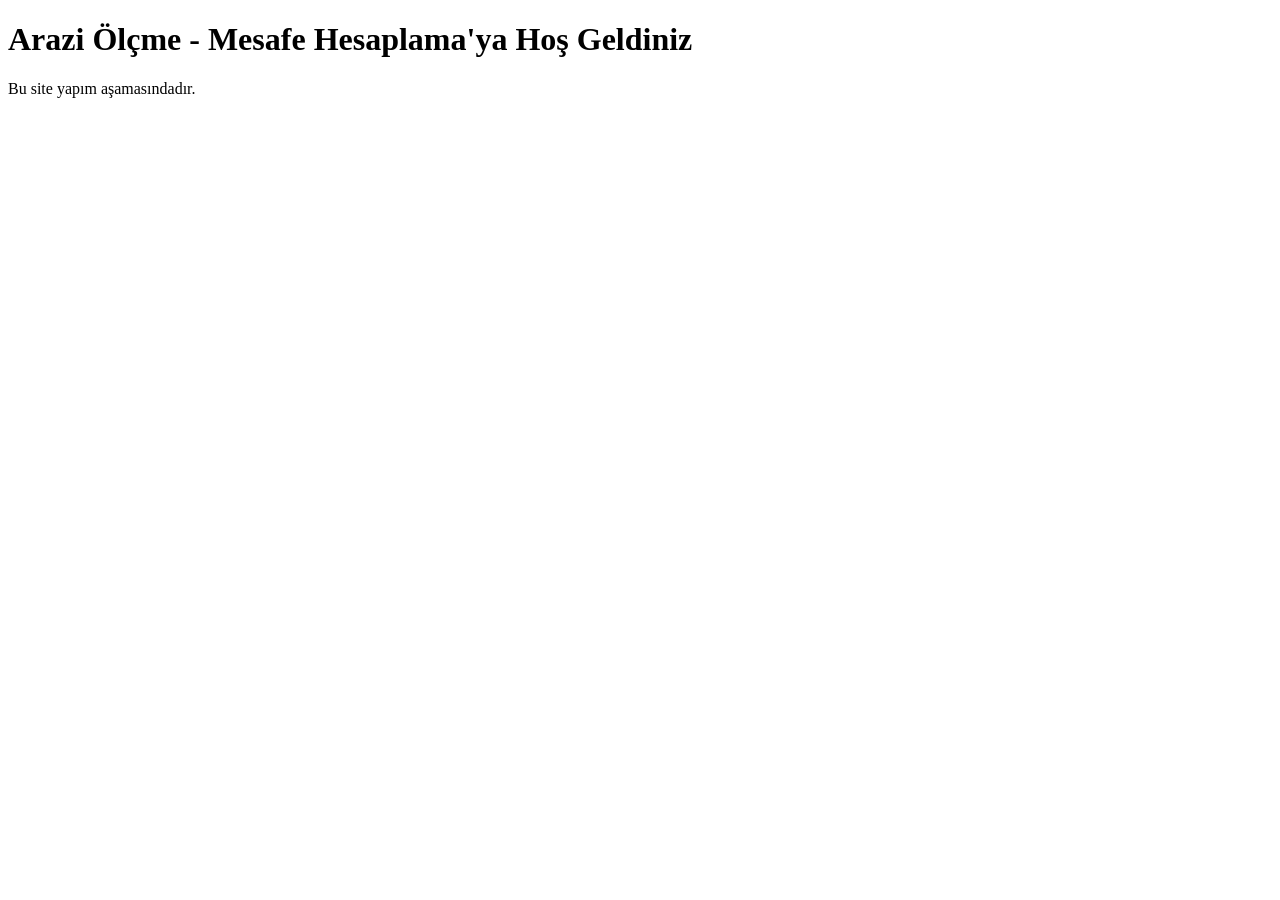
==== index.html @ b8da2d65 "Create index.html" ====
<!DOCTYPE html>
<html>
  <head>
    <title>Arazi Ölçme - Mesafe Hesaplama</title>
  </head>
  <body>
    <h1>Arazi Ölçme - Mesafe Hesaplama'ya Hoş Geldiniz</h1>
    <p>Bu site yapım aşamasındadır.</p>
  </body>
</html>
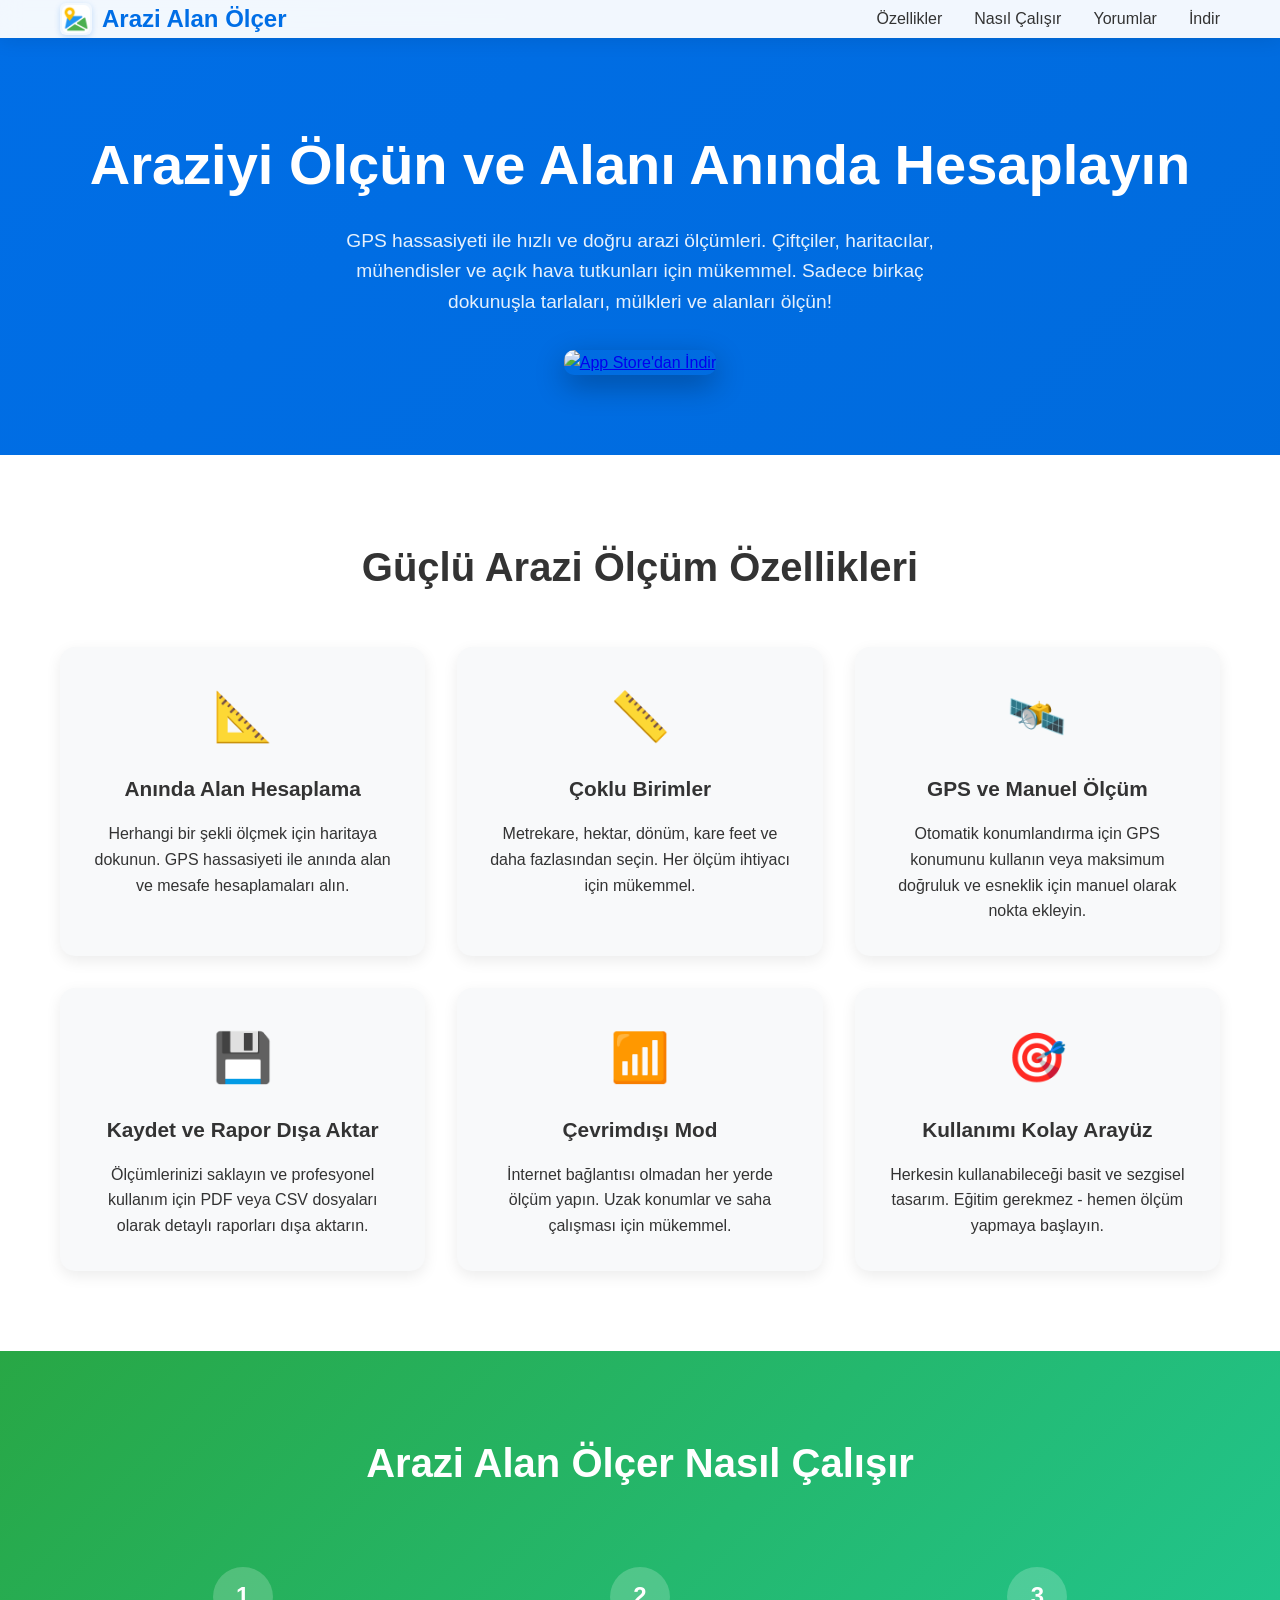
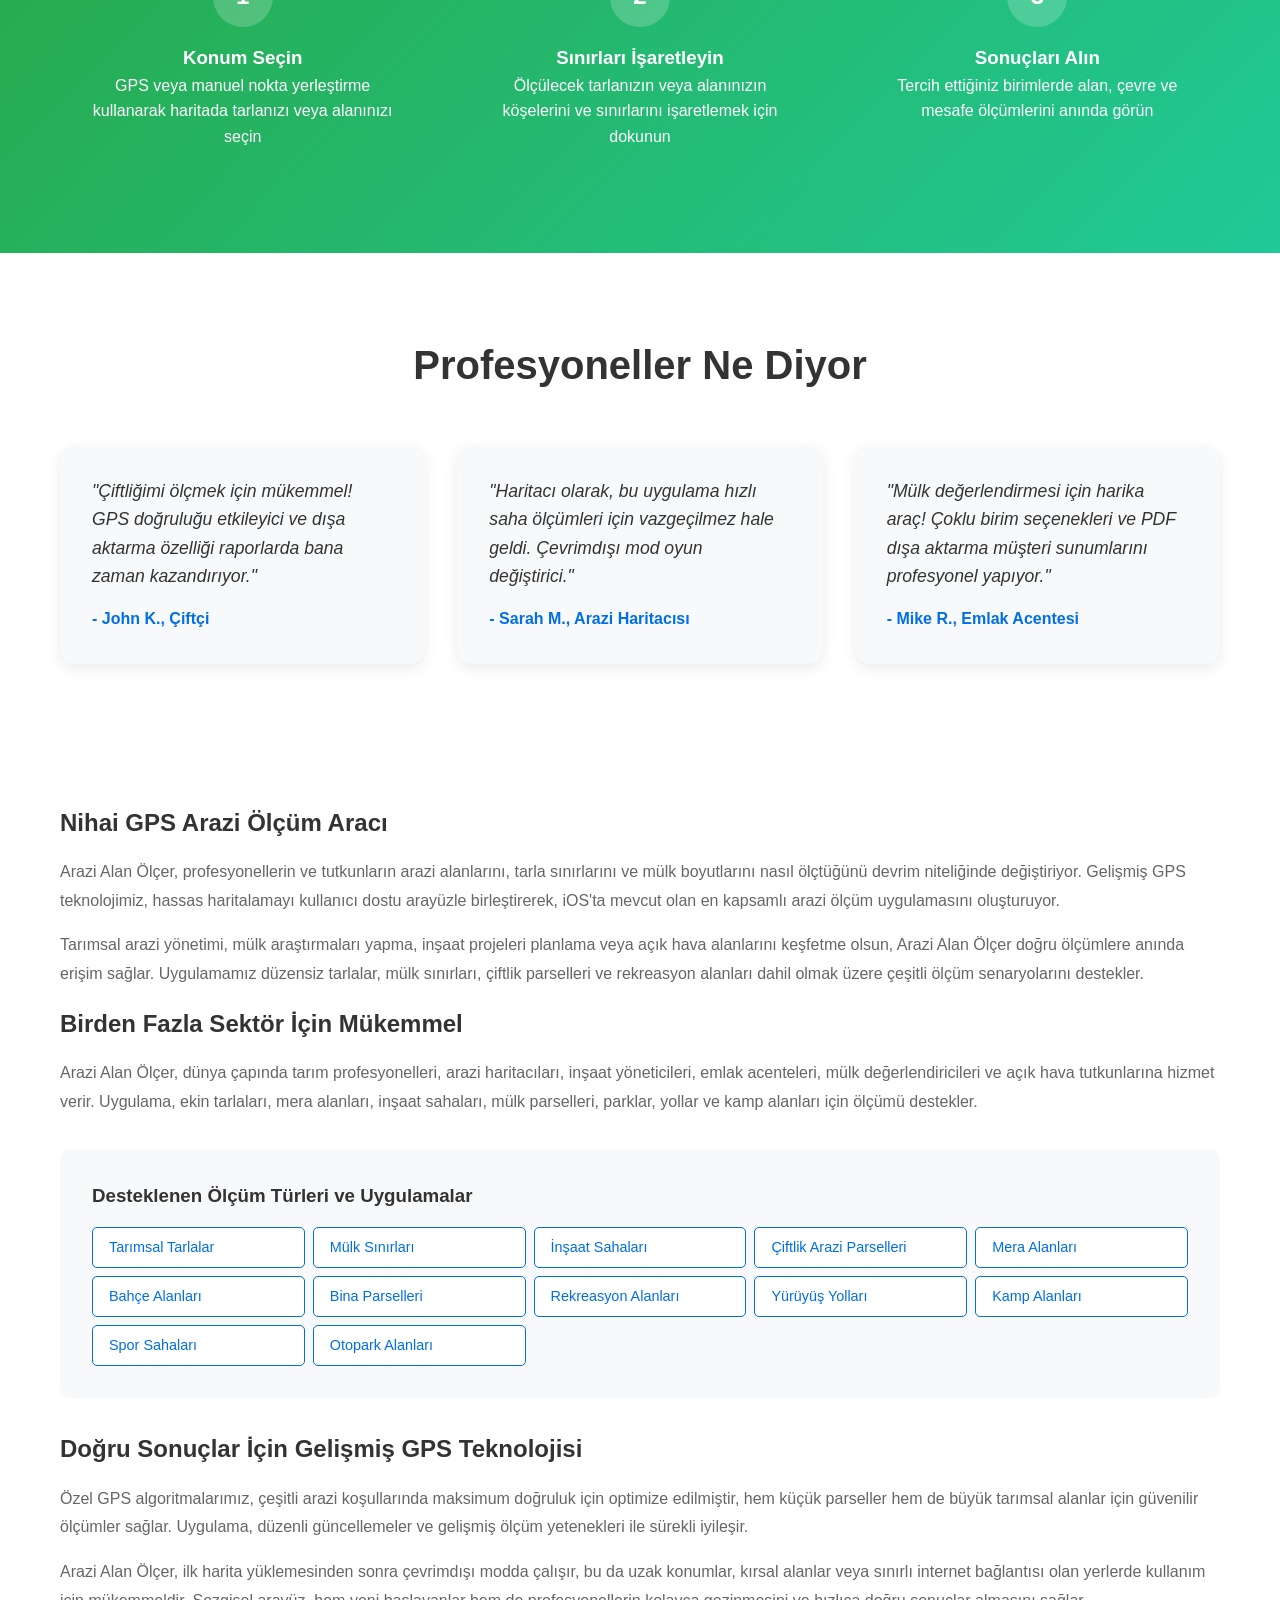
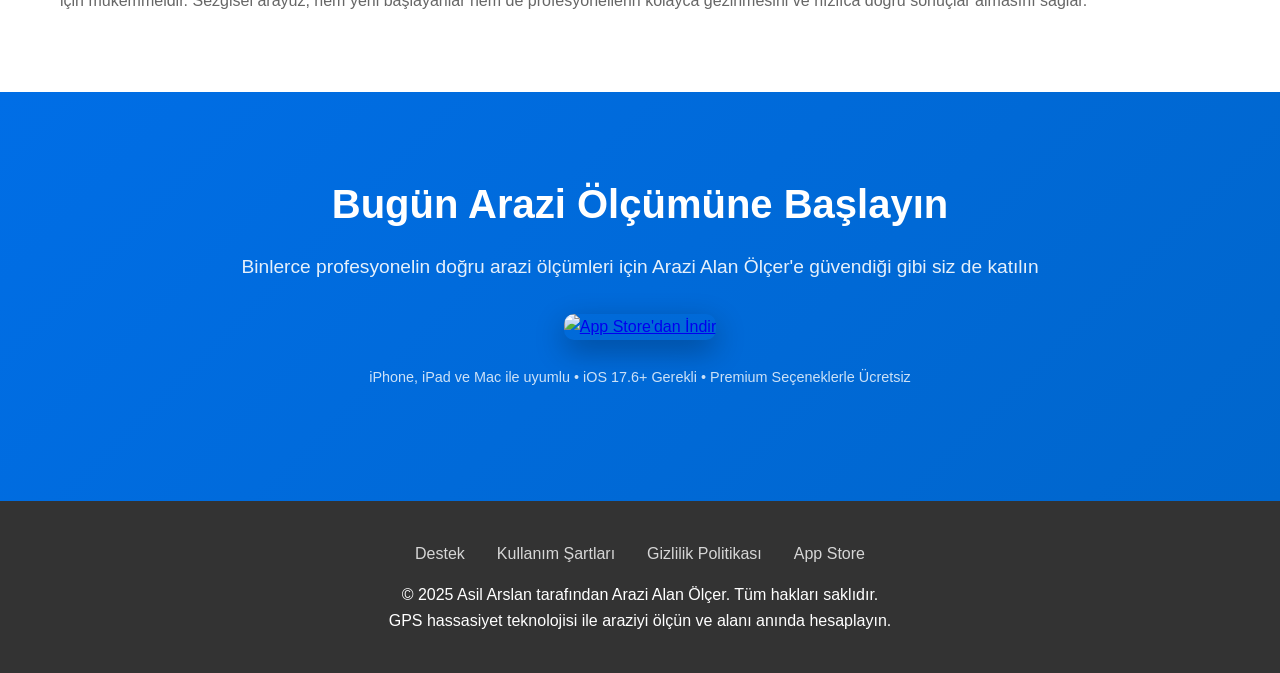
==== commit 653fb1c6: "update" ====
--- a/index.html
+++ b/index.html
@@ -1,10 +1,675 @@
 <!DOCTYPE html>
-<html>
-  <head>
-    <title>Arazi Ölçme - Mesafe Hesaplama</title>
-  </head>
-  <body>
-    <h1>Arazi Ölçme - Mesafe Hesaplama'ya Hoş Geldiniz</h1>
-    <p>Bu site yapım aşamasındadır.</p>
-  </body>
+<html lang="tr">
+<head>
+    <meta charset="UTF-8">
+    <meta name="viewport" content="width=device-width, initial-scale=1.0">
+    <title>Arazi Alan Ölçer - GPS Arazi Ölçüm Uygulaması | Tarla, Alan ve Mesafe Ölçümü</title>
+    <meta name="description" content="Arazi Alan Ölçer GPS uygulaması ile arazi alanlarını anında ölçün. Tarım, haritacılık, inşaat ve emlak için tarla alanları, mesafeler ve sınırları hesaplayın. Ücretsiz iOS uygulaması indirin.">
+    <meta name="keywords" content="arazi alan ölçer, arazi ölçümü, GPS alan hesaplayıcı, tarla ölçümü, alan hesaplayıcı, alan ölçüm uygulaması, arazi haritacılığı, mülk ölçümü, mesafe ölçümü, GPS ölçümü">
+    <meta name="author" content="Asil Arslan">
+    <meta name="robots" content="index, follow">
+    
+    <!-- Open Graph / Facebook -->
+    <meta property="og:type" content="website">
+    <meta property="og:url" content="https://arazi.app">
+    <meta property="og:title" content="Arazi Alan Ölçer - GPS Arazi Ölçüm Uygulaması">
+    <meta property="og:description" content="GPS ile arazi alanlarını anında ölçün. Tarım, haritacılık, inşaat ve emlak için tarla alanları, mesafeler ve sınırları hesaplayın.">
+    <meta property="og:image" content="https://arazi.app/og-image.jpg">
+    
+    <!-- Twitter -->
+    <meta property="twitter:card" content="summary_large_image">
+    <meta property="twitter:url" content="https://arazi.app">
+    <meta property="twitter:title" content="Arazi Alan Ölçer - GPS Arazi Ölçüm Uygulaması">
+    <meta property="twitter:description" content="GPS ile arazi alanlarını anında ölçün. Tarım, haritacılık, inşaat ve emlak için tarla alanları, mesafeler ve sınırları hesaplayın.">
+    <meta property="twitter:image" content="https://arazi.app/og-image.jpg">
+    
+    <!-- Canonical URL -->
+    <link rel="canonical" href="https://arazi.app">
+    
+    <!-- App Store Link -->
+    <meta name="apple-itunes-app" content="app-id=6740893569">
+    
+    <!-- Structured Data -->
+    <script type="application/ld+json">
+    {
+        "@context": "https://schema.org",
+        "@type": "MobileApplication",
+        "name": "Arazi Alan Ölçer",
+        "description": "Arazi Alan Ölçümü – Araziyi Ölçün ve Alanı Anında Hesaplayın! Hızlı ve Doğru Arazi Ölçümleri. Sadece birkaç dokunuşla tarlaları, arazileri ve alanları kolayca ölçün!",
+        "applicationCategory": "UtilitiesApplication",
+        "operatingSystem": "iOS",
+        "offers": {
+            "@type": "Offer",
+            "price": "0",
+            "priceCurrency": "USD"
+        },
+        "downloadUrl": "https://apps.apple.com/us/app/fields-area-measure/id6740893569",
+        "author": {
+            "@type": "Person",
+            "name": "Asil Arslan"
+        },
+        "aggregateRating": {
+            "@type": "AggregateRating",
+            "ratingValue": "5.0",
+            "ratingCount": "1"
+        }
+    }
+    </script>
+    
+    <!-- Favicon -->
+    <link rel="icon" type="image/png" href="field-area-measure-logo.png">
+    <link rel="apple-touch-icon" href="field-area-measure-logo.png">
+    <link rel="icon" type="image/png" sizes="32x32" href="field-area-measure-logo.png">
+    <link rel="icon" type="image/png" sizes="16x16" href="field-area-measure-logo.png">
+    
+    <style>
+        * {
+            margin: 0;
+            padding: 0;
+            box-sizing: border-box;
+        }
+        
+        body {
+            font-family: -apple-system, BlinkMacSystemFont, 'Segoe UI', Roboto, Oxygen, Ubuntu, Cantarell, sans-serif;
+            line-height: 1.6;
+            color: #333;
+            background: linear-gradient(135deg, #006ee6 0%, #0066cc 100%);
+        }
+        
+        .container {
+            max-width: 1200px;
+            margin: 0 auto;
+            padding: 0 20px;
+        }
+        
+        header {
+            background: rgba(255, 255, 255, 0.95);
+            backdrop-filter: blur(10px);
+            position: fixed;
+            width: 100%;
+            top: 0;
+            z-index: 1000;
+            box-shadow: 0 2px 20px rgba(0, 0, 0, 0.1);
+        }
+        
+        nav {
+            display: flex;
+            justify-content: space-between;
+            align-items: center;
+            padding: 1rem 0;
+            position: relative;
+        }
+        
+        .logo {
+            font-size: 1.5rem;
+            font-weight: bold;
+            color: #006ee6;
+            display: flex;
+            align-items: center;
+            gap: 10px;
+        }
+        
+        .header-logo {
+            width: 32px;
+            height: 32px;
+            border-radius: 6px;
+            padding: 2px;
+            box-shadow: 0 2px 6px rgba(0, 110, 230, 0.2);
+        }
+        
+        .nav-links {
+            display: flex;
+            list-style: none;
+            gap: 2rem;
+        }
+        
+        .nav-links a {
+            text-decoration: none;
+            color: #333;
+            font-weight: 500;
+            transition: color 0.3s;
+        }
+        
+        .nav-links a:hover {
+            color: #006ee6;
+        }
+        
+        .hero {
+            padding: 120px 0 80px;
+            text-align: center;
+            color: white;
+        }
+        
+        .hero h1 {
+            font-size: 3.5rem;
+            margin-bottom: 1rem;
+            font-weight: 700;
+        }
+        
+        .hero p {
+            font-size: 1.2rem;
+            margin-bottom: 2rem;
+            max-width: 600px;
+            margin-left: auto;
+            margin-right: auto;
+            opacity: 0.9;
+        }
+        
+        .cta-button {
+            display: inline-block;
+            transition: transform 0.3s, box-shadow 0.3s;
+        }
+        
+        .cta-button:hover {
+            transform: translateY(-2px);
+        }
+        
+        .app-store-badge {
+            width: 200px;
+            height: auto;
+            border-radius: 10px;
+            box-shadow: 0 10px 30px rgba(0, 0, 0, 0.3);
+            transition: transform 0.3s, box-shadow 0.3s;
+        }
+        
+        .app-store-badge:hover {
+            transform: translateY(-2px);
+            box-shadow: 0 15px 40px rgba(0, 0, 0, 0.4);
+        }
+        
+        .features {
+            background: white;
+            padding: 80px 0;
+        }
+        
+        .features h2 {
+            text-align: center;
+            font-size: 2.5rem;
+            margin-bottom: 3rem;
+            color: #333;
+        }
+        
+        .features-grid {
+            display: grid;
+            grid-template-columns: repeat(auto-fit, minmax(300px, 1fr));
+            gap: 2rem;
+            margin-top: 2rem;
+        }
+        
+        .feature-card {
+            background: #f8f9fa;
+            padding: 2rem;
+            border-radius: 15px;
+            text-align: center;
+            box-shadow: 0 5px 15px rgba(0, 0, 0, 0.08);
+            transition: transform 0.3s, box-shadow 0.3s;
+        }
+        
+        .feature-card:hover {
+            transform: translateY(-5px);
+            box-shadow: 0 15px 30px rgba(0, 0, 0, 0.15);
+        }
+        
+        .feature-icon {
+            font-size: 3rem;
+            margin-bottom: 1rem;
+        }
+        
+        .feature-card h3 {
+            font-size: 1.3rem;
+            margin-bottom: 1rem;
+            color: #333;
+        }
+        
+        .how-it-works {
+            background: linear-gradient(135deg, #28a745 0%, #20c997 100%);
+            padding: 80px 0;
+            color: white;
+        }
+        
+        .how-it-works h2 {
+            text-align: center;
+            font-size: 2.5rem;
+            margin-bottom: 3rem;
+        }
+        
+        .steps {
+            display: grid;
+            grid-template-columns: repeat(auto-fit, minmax(250px, 1fr));
+            gap: 2rem;
+            margin-top: 2rem;
+        }
+        
+        .step {
+            text-align: center;
+            padding: 1.5rem;
+        }
+        
+        .step-number {
+            background: rgba(255, 255, 255, 0.2);
+            width: 60px;
+            height: 60px;
+            border-radius: 50%;
+            display: flex;
+            align-items: center;
+            justify-content: center;
+            font-size: 1.5rem;
+            font-weight: bold;
+            margin: 0 auto 1rem;
+        }
+        
+        .testimonials {
+            background: white;
+            padding: 80px 0;
+        }
+        
+        .testimonials h2 {
+            text-align: center;
+            font-size: 2.5rem;
+            margin-bottom: 3rem;
+            color: #333;
+        }
+        
+        .testimonial-grid {
+            display: grid;
+            grid-template-columns: repeat(auto-fit, minmax(300px, 1fr));
+            gap: 2rem;
+        }
+        
+        .testimonial {
+            background: #f8f9fa;
+            padding: 2rem;
+            border-radius: 15px;
+            box-shadow: 0 5px 15px rgba(0, 0, 0, 0.08);
+        }
+        
+        .testimonial p {
+            font-style: italic;
+            margin-bottom: 1rem;
+            font-size: 1.1rem;
+        }
+        
+        .testimonial-author {
+            font-weight: bold;
+            color: #006ee6;
+        }
+        
+        .cta-section {
+            background: linear-gradient(135deg, #006ee6 0%, #0066cc 100%);
+            padding: 80px 0;
+            text-align: center;
+            color: white;
+        }
+        
+        .cta-section h2 {
+            font-size: 2.5rem;
+            margin-bottom: 1rem;
+        }
+        
+        .cta-section p {
+            font-size: 1.2rem;
+            margin-bottom: 2rem;
+            opacity: 0.9;
+        }
+        
+        footer {
+            background: #333;
+            color: white;
+            padding: 40px 0;
+            text-align: center;
+        }
+        
+        .footer-links {
+            display: flex;
+            justify-content: center;
+            gap: 2rem;
+            margin-bottom: 1rem;
+        }
+        
+        .footer-links a {
+            color: white;
+            text-decoration: none;
+            opacity: 0.8;
+            transition: opacity 0.3s;
+        }
+        
+        .footer-links a:hover {
+            opacity: 1;
+        }
+        
+        .hamburger {
+            display: none;
+            flex-direction: column;
+            cursor: pointer;
+            padding: 10px;
+            background: transparent;
+            border: none;
+            z-index: 999;
+        }
+        
+        .hamburger span {
+            width: 25px;
+            height: 3px;
+            background-color: #333;
+            margin: 3px 0;
+            transition: 0.3s;
+            border-radius: 2px;
+            display: block;
+        }
+        
+        .nav-links.active {
+            display: flex;
+        }
+        
+        @media (max-width: 768px) {
+            .hero h1 {
+                font-size: 2.5rem;
+            }
+            
+            .hamburger {
+                display: flex;
+            }
+            
+            .nav-links {
+                display: none;
+                position: absolute;
+                top: 100%;
+                right: 0;
+                background: white;
+                flex-direction: column;
+                width: 200px;
+                box-shadow: 0 5px 15px rgba(0, 0, 0, 0.1);
+                border-radius: 8px;
+                padding: 1rem;
+                gap: 1rem;
+                z-index: 1001;
+            }
+            
+            .nav-links.active {
+                display: flex;
+            }
+            
+            .nav-links a {
+                padding: 0.5rem 0;
+                border-bottom: 1px solid #eee;
+            }
+            
+            .nav-links a:last-child {
+                border-bottom: none;
+            }
+            
+            .features-grid, .steps, .testimonial-grid {
+                grid-template-columns: 1fr;
+            }
+            
+            .hero-logo {
+                width: 100px;
+                height: 100px;
+            }
+        }
+        
+        .seo-content {
+            background: white;
+            padding: 60px 0;
+        }
+        
+        .seo-content h2 {
+            color: #333;
+            margin-bottom: 1rem;
+        }
+        
+        .seo-content p {
+            color: #666;
+            margin-bottom: 1rem;
+            line-height: 1.8;
+        }
+        
+        .keywords {
+            background: #f8f9fa;
+            padding: 2rem;
+            border-radius: 10px;
+            margin: 2rem 0;
+        }
+        
+        .keywords h3 {
+            margin-bottom: 1rem;
+            color: #333;
+        }
+        
+        .keywords ul {
+            display: grid;
+            grid-template-columns: repeat(auto-fit, minmax(200px, 1fr));
+            gap: 0.5rem;
+            list-style: none;
+        }
+        
+        .keywords li {
+            background: white;
+            padding: 0.5rem 1rem;
+            border-radius: 5px;
+            font-size: 0.9rem;
+            color: #006ee6;
+            border: 1px solid #006ee6;
+        }
+        
+        .hero-logo {
+            width: 120px;
+            height: 120px;
+            margin: 0 auto 2rem;
+            border-radius: 20px;
+            box-shadow: 0 20px 60px rgba(0, 0, 0, 0.3);
+            animation: float 3s ease-in-out infinite;
+        }
+        
+        @keyframes float {
+            0%, 100% { transform: translateY(0px); }
+            50% { transform: translateY(-10px); }
+        }
+    </style>
+</head>
+<body>
+    <header>
+        <nav class="container">
+            <div class="logo">
+                <img src="field-area-measure-logo.png" alt="Arazi Alan Ölçer Logo" class="header-logo">
+                Arazi Alan Ölçer
+            </div>
+            <div class="hamburger" onclick="toggleMenu()">
+                <span></span>
+                <span></span>
+                <span></span>
+            </div>
+            <ul class="nav-links" id="navLinks">
+                <li><a href="#features">Özellikler</a></li>
+                <li><a href="#how-it-works">Nasıl Çalışır</a></li>
+                <li><a href="#testimonials">Yorumlar</a></li>
+                <li><a href="#download">İndir</a></li>
+            </ul>
+        </nav>
+    </header>
+
+    <main>
+        <section class="hero">
+            <div class="container">
+                <h1>Araziyi Ölçün ve Alanı Anında Hesaplayın</h1>
+                <p>GPS hassasiyeti ile hızlı ve doğru arazi ölçümleri. Çiftçiler, haritacılar, mühendisler ve açık hava tutkunları için mükemmel. Sadece birkaç dokunuşla tarlaları, mülkleri ve alanları ölçün!</p>
+                <a href="https://apps.apple.com/us/app/fields-area-measure/id6740893569" class="cta-button">
+                    <img src="https://tools.applemediaservices.com/api/badges/download-on-the-app-store/black/en-us?size=250x83&amp;releaseDate=1704153600" alt="App Store'dan İndir" class="app-store-badge">
+                </a>
+            </div>
+        </section>
+
+        <section id="features" class="features">
+            <div class="container">
+                <h2>Güçlü Arazi Ölçüm Özellikleri</h2>
+                <div class="features-grid">
+                    <div class="feature-card">
+                        <div class="feature-icon">📐</div>
+                        <h3>Anında Alan Hesaplama</h3>
+                        <p>Herhangi bir şekli ölçmek için haritaya dokunun. GPS hassasiyeti ile anında alan ve mesafe hesaplamaları alın.</p>
+                    </div>
+                    <div class="feature-card">
+                        <div class="feature-icon">📏</div>
+                        <h3>Çoklu Birimler</h3>
+                        <p>Metrekare, hektar, dönüm, kare feet ve daha fazlasından seçin. Her ölçüm ihtiyacı için mükemmel.</p>
+                    </div>
+                    <div class="feature-card">
+                        <div class="feature-icon">🛰️</div>
+                        <h3>GPS ve Manuel Ölçüm</h3>
+                        <p>Otomatik konumlandırma için GPS konumunu kullanın veya maksimum doğruluk ve esneklik için manuel olarak nokta ekleyin.</p>
+                    </div>
+                    <div class="feature-card">
+                        <div class="feature-icon">💾</div>
+                        <h3>Kaydet ve Rapor Dışa Aktar</h3>
+                        <p>Ölçümlerinizi saklayın ve profesyonel kullanım için PDF veya CSV dosyaları olarak detaylı raporları dışa aktarın.</p>
+                    </div>
+                    <div class="feature-card">
+                        <div class="feature-icon">📶</div>
+                        <h3>Çevrimdışı Mod</h3>
+                        <p>İnternet bağlantısı olmadan her yerde ölçüm yapın. Uzak konumlar ve saha çalışması için mükemmel.</p>
+                    </div>
+                    <div class="feature-card">
+                        <div class="feature-icon">🎯</div>
+                        <h3>Kullanımı Kolay Arayüz</h3>
+                        <p>Herkesin kullanabileceği basit ve sezgisel tasarım. Eğitim gerekmez - hemen ölçüm yapmaya başlayın.</p>
+                    </div>
+                </div>
+            </div>
+        </section>
+
+        <section id="how-it-works" class="how-it-works">
+            <div class="container">
+                <h2>Arazi Alan Ölçer Nasıl Çalışır</h2>
+                <div class="steps">
+                    <div class="step">
+                        <div class="step-number">1</div>
+                        <h3>Konum Seçin</h3>
+                        <p>GPS veya manuel nokta yerleştirme kullanarak haritada tarlanızı veya alanınızı seçin</p>
+                    </div>
+                    <div class="step">
+                        <div class="step-number">2</div>
+                        <h3>Sınırları İşaretleyin</h3>
+                        <p>Ölçülecek tarlanızın veya alanınızın köşelerini ve sınırlarını işaretlemek için dokunun</p>
+                    </div>
+                    <div class="step">
+                        <div class="step-number">3</div>
+                        <h3>Sonuçları Alın</h3>
+                        <p>Tercih ettiğiniz birimlerde alan, çevre ve mesafe ölçümlerini anında görün</p>
+                    </div>
+                </div>
+            </div>
+        </section>
+
+        <section id="testimonials" class="testimonials">
+            <div class="container">
+                <h2>Profesyoneller Ne Diyor</h2>
+                <div class="testimonial-grid">
+                    <div class="testimonial">
+                        <p>"Çiftliğimi ölçmek için mükemmel! GPS doğruluğu etkileyici ve dışa aktarma özelliği raporlarda bana zaman kazandırıyor."</p>
+                        <div class="testimonial-author">- John K., Çiftçi</div>
+                    </div>
+                    <div class="testimonial">
+                        <p>"Haritacı olarak, bu uygulama hızlı saha ölçümleri için vazgeçilmez hale geldi. Çevrimdışı mod oyun değiştirici."</p>
+                        <div class="testimonial-author">- Sarah M., Arazi Haritacısı</div>
+                    </div>
+                    <div class="testimonial">
+                        <p>"Mülk değerlendirmesi için harika araç! Çoklu birim seçenekleri ve PDF dışa aktarma müşteri sunumlarını profesyonel yapıyor."</p>
+                        <div class="testimonial-author">- Mike R., Emlak Acentesi</div>
+                    </div>
+                </div>
+            </div>
+        </section>
+
+        <section class="seo-content">
+            <div class="container">
+                <h2>Nihai GPS Arazi Ölçüm Aracı</h2>
+                <p>Arazi Alan Ölçer, profesyonellerin ve tutkunların arazi alanlarını, tarla sınırlarını ve mülk boyutlarını nasıl ölçtüğünü devrim niteliğinde değiştiriyor. Gelişmiş GPS teknolojimiz, hassas haritalamayı kullanıcı dostu arayüzle birleştirerek, iOS'ta mevcut olan en kapsamlı arazi ölçüm uygulamasını oluşturuyor.</p>
+                
+                <p>Tarımsal arazi yönetimi, mülk araştırmaları yapma, inşaat projeleri planlama veya açık hava alanlarını keşfetme olsun, Arazi Alan Ölçer doğru ölçümlere anında erişim sağlar. Uygulamamız düzensiz tarlalar, mülk sınırları, çiftlik parselleri ve rekreasyon alanları dahil olmak üzere çeşitli ölçüm senaryolarını destekler.</p>
+                
+                <h2>Birden Fazla Sektör İçin Mükemmel</h2>
+                <p>Arazi Alan Ölçer, dünya çapında tarım profesyonelleri, arazi haritacıları, inşaat yöneticileri, emlak acenteleri, mülk değerlendiricileri ve açık hava tutkunlarına hizmet verir. Uygulama, ekin tarlaları, mera alanları, inşaat sahaları, mülk parselleri, parklar, yollar ve kamp alanları için ölçümü destekler.</p>
+                
+                <div class="keywords">
+                    <h3>Desteklenen Ölçüm Türleri ve Uygulamalar</h3>
+                    <ul>
+                        <li>Tarımsal Tarlalar</li>
+                        <li>Mülk Sınırları</li>
+                        <li>İnşaat Sahaları</li>
+                        <li>Çiftlik Arazi Parselleri</li>
+                        <li>Mera Alanları</li>
+                        <li>Bahçe Alanları</li>
+                        <li>Bina Parselleri</li>
+                        <li>Rekreasyon Alanları</li>
+                        <li>Yürüyüş Yolları</li>
+                        <li>Kamp Alanları</li>
+                        <li>Spor Sahaları</li>
+                        <li>Otopark Alanları</li>
+                    </ul>
+                </div>
+                
+                <h2>Doğru Sonuçlar İçin Gelişmiş GPS Teknolojisi</h2>
+                <p>Özel GPS algoritmalarımız, çeşitli arazi koşullarında maksimum doğruluk için optimize edilmiştir, hem küçük parseller hem de büyük tarımsal alanlar için güvenilir ölçümler sağlar. Uygulama, düzenli güncellemeler ve gelişmiş ölçüm yetenekleri ile sürekli iyileşir.</p>
+                
+                <p>Arazi Alan Ölçer, ilk harita yüklemesinden sonra çevrimdışı modda çalışır, bu da uzak konumlar, kırsal alanlar veya sınırlı internet bağlantısı olan yerlerde kullanım için mükemmeldir. Sezgisel arayüz, hem yeni başlayanlar hem de profesyonellerin kolayca gezinmesini ve hızlıca doğru sonuçlar almasını sağlar.</p>
+            </div>
+        </section>
+
+        <section id="download" class="cta-section">
+            <div class="container">
+                <h2>Bugün Arazi Ölçümüne Başlayın</h2>
+                <p>Binlerce profesyonelin doğru arazi ölçümleri için Arazi Alan Ölçer'e güvendiği gibi siz de katılın</p>
+                <a href="https://apps.apple.com/us/app/fields-area-measure/id6740893569" class="cta-button">
+                    <img src="https://tools.applemediaservices.com/api/badges/download-on-the-app-store/black/en-us?size=250x83&amp;releaseDate=1704153600" alt="App Store'dan İndir" class="app-store-badge">
+                </a>
+                <br><br>
+                <p style="font-size: 0.9rem; opacity: 0.8;">iPhone, iPad ve Mac ile uyumlu • iOS 17.6+ Gerekli • Premium Seçeneklerle Ücretsiz</p>
+            </div>
+        </section>
+    </main>
+
+    <footer>
+        <div class="container">
+            <div class="footer-links">
+                <a href="mailto:asilarslan93@gmail.com">Destek</a>
+                <a href="terms-of-use.html">Kullanım Şartları</a>
+                <a href="privacy-policy.html">Gizlilik Politikası</a>
+                <a href="https://apps.apple.com/us/app/fields-area-measure/id6740893569">App Store</a>
+            </div>
+            <p>&copy; 2025 Asil Arslan tarafından Arazi Alan Ölçer. Tüm hakları saklıdır.</p>
+            <p>GPS hassasiyet teknolojisi ile araziyi ölçün ve alanı anında hesaplayın.</p>
+        </div>
+    </footer>
+
+    <script>
+        function toggleMenu() {
+            console.log('Menu toggle clicked');
+            const navLinks = document.getElementById('navLinks');
+            if (navLinks) {
+                navLinks.classList.toggle('active');
+                console.log('Menu active state:', navLinks.classList.contains('active'));
+            }
+        }
+
+        // Close menu when clicking on a link
+        document.addEventListener('DOMContentLoaded', function() {
+            console.log('DOM loaded');
+            const navLinks = document.querySelectorAll('.nav-links a');
+            navLinks.forEach(link => {
+                link.addEventListener('click', function() {
+                    document.getElementById('navLinks').classList.remove('active');
+                });
+            });
+
+            // Close menu when clicking outside
+            document.addEventListener('click', function(e) {
+                const nav = document.querySelector('.nav-links');
+                const hamburger = document.querySelector('.hamburger');
+                if (nav && hamburger && !nav.contains(e.target) && !hamburger.contains(e.target)) {
+                    nav.classList.remove('active');
+                }
+            });
+        });
+    </script>
+</body>
 </html>
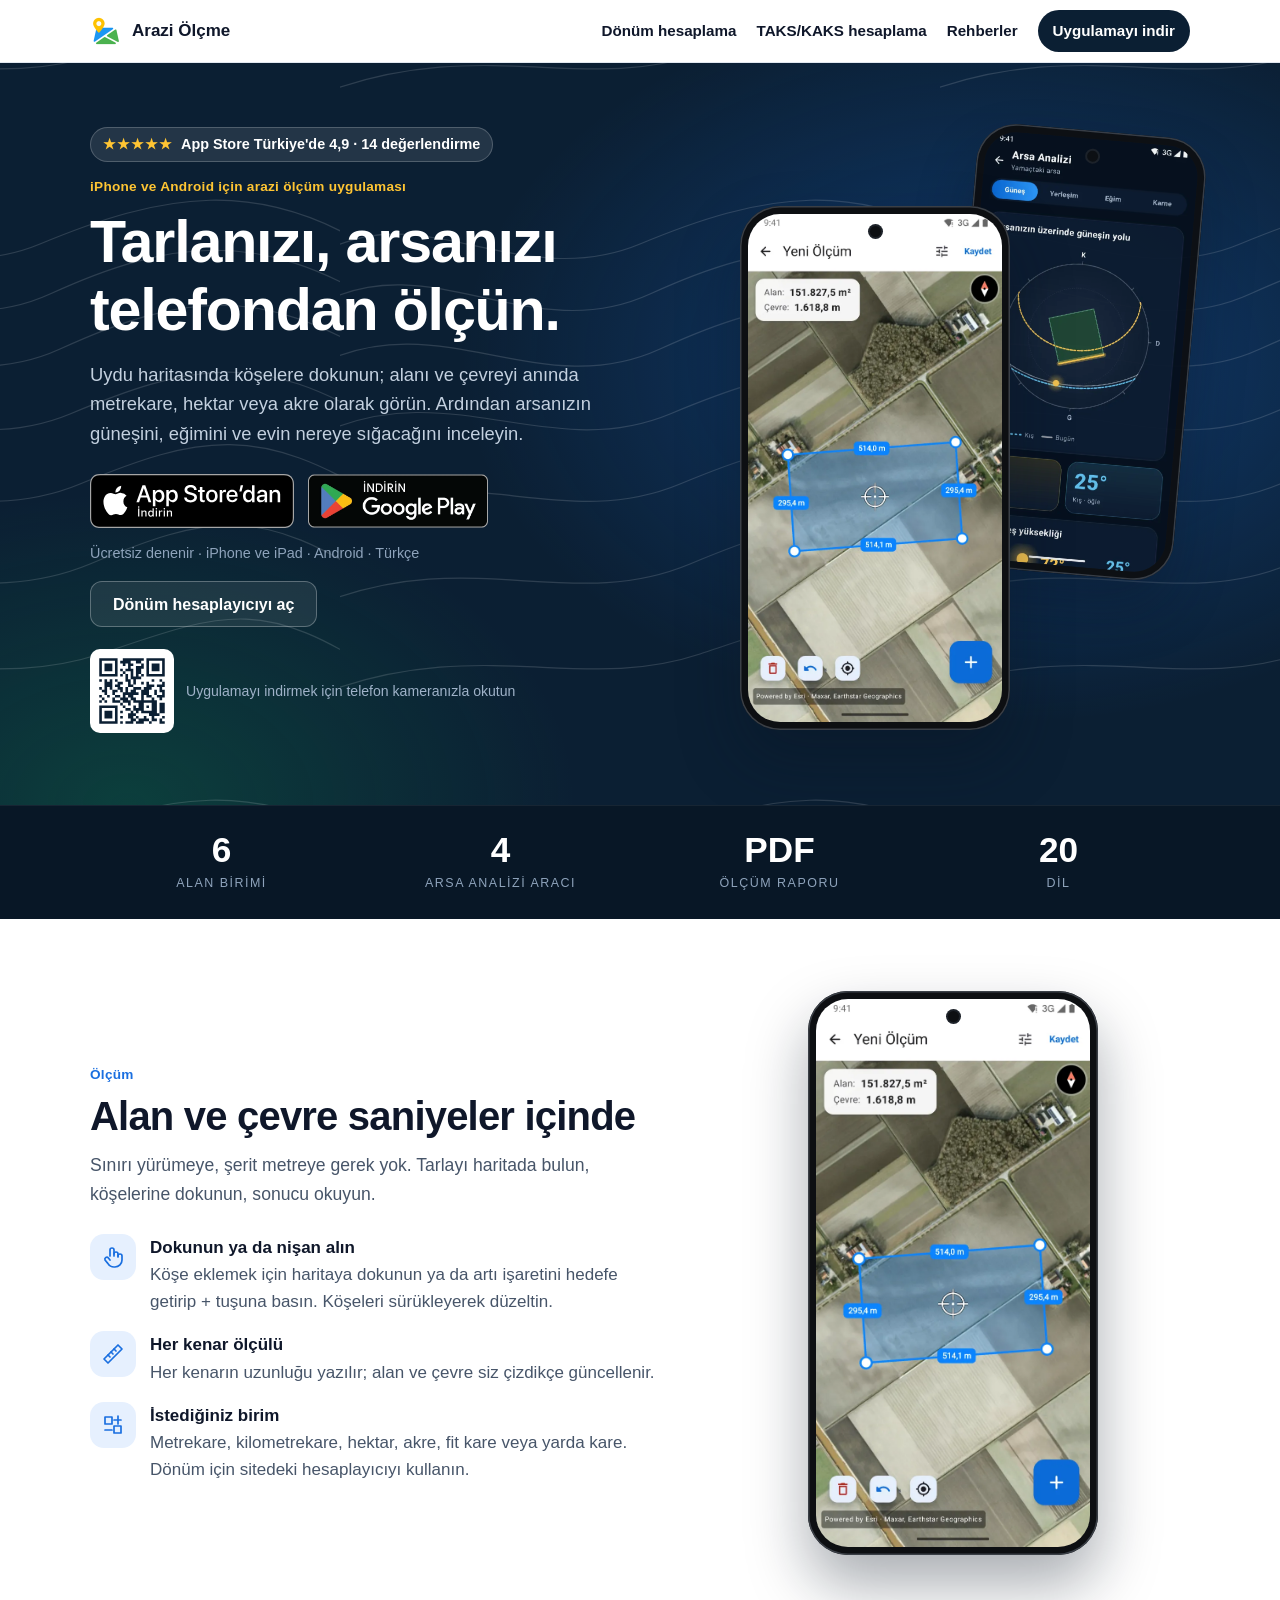
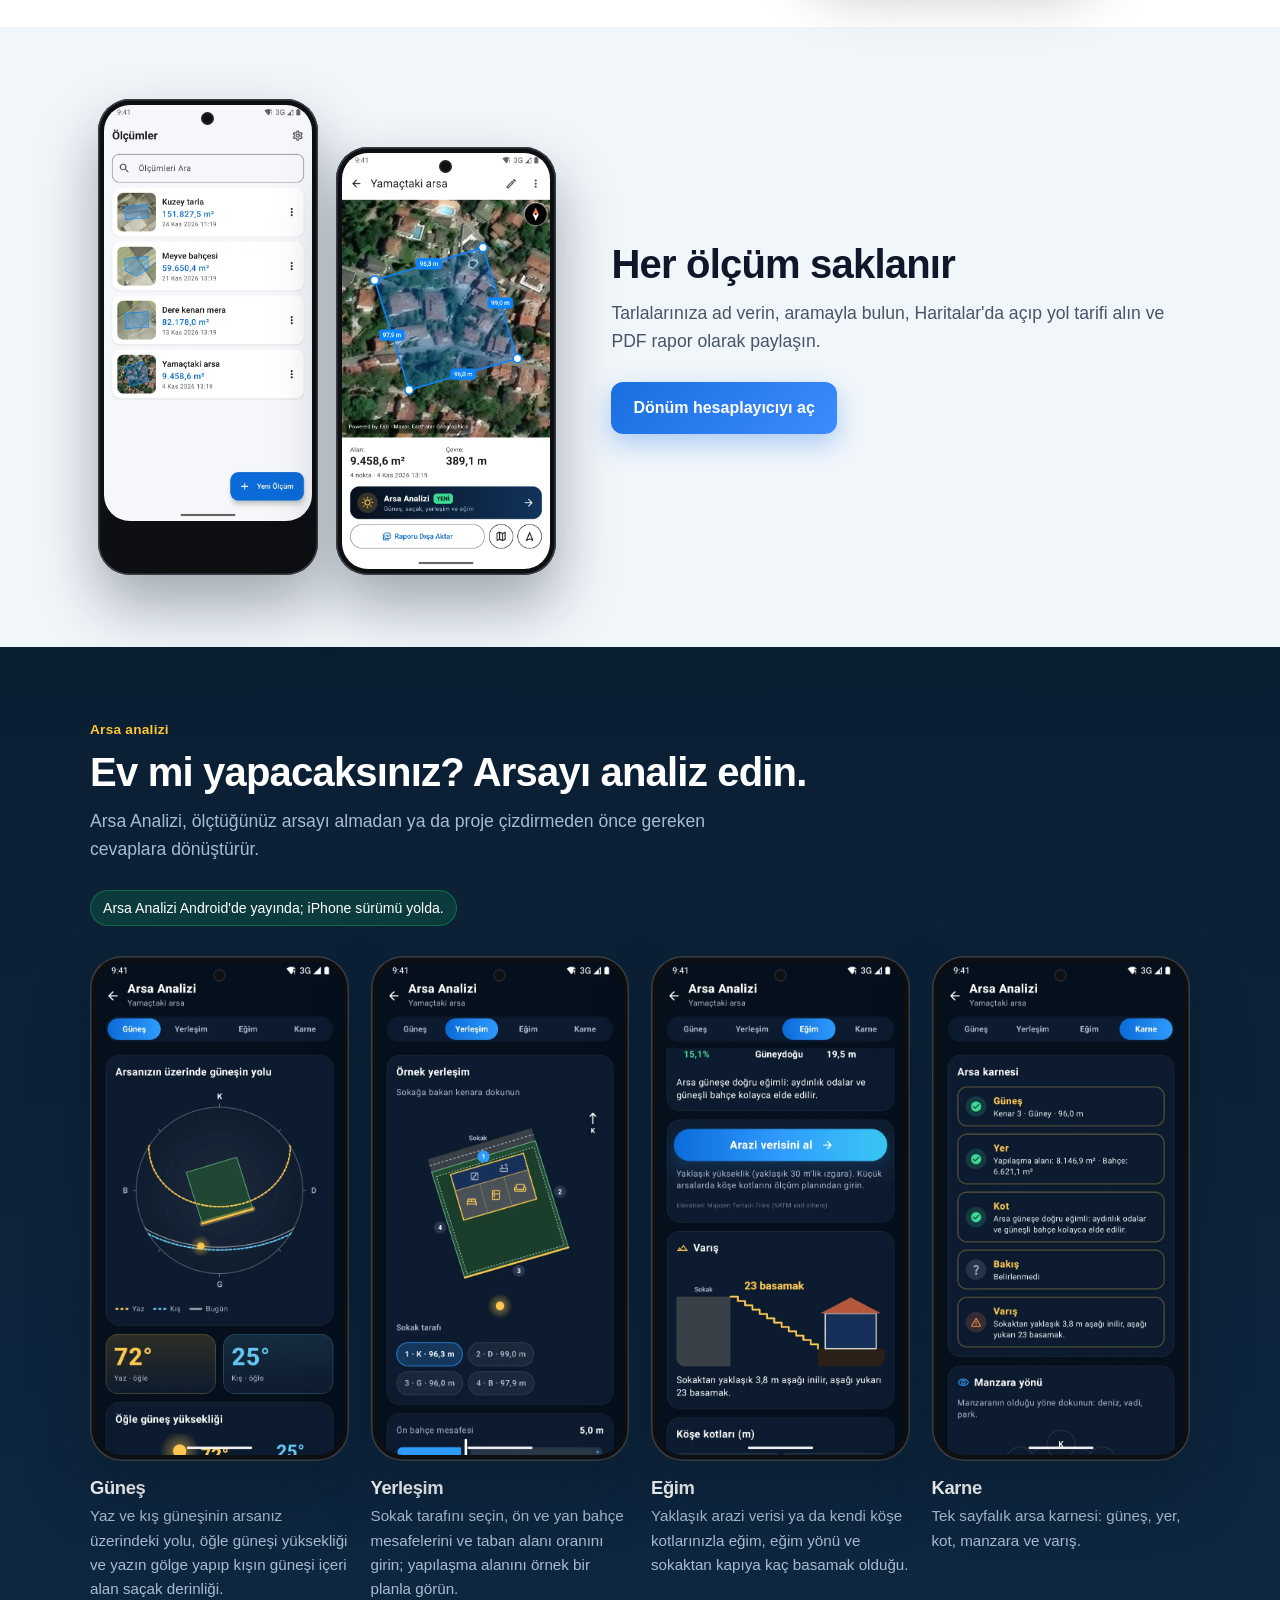
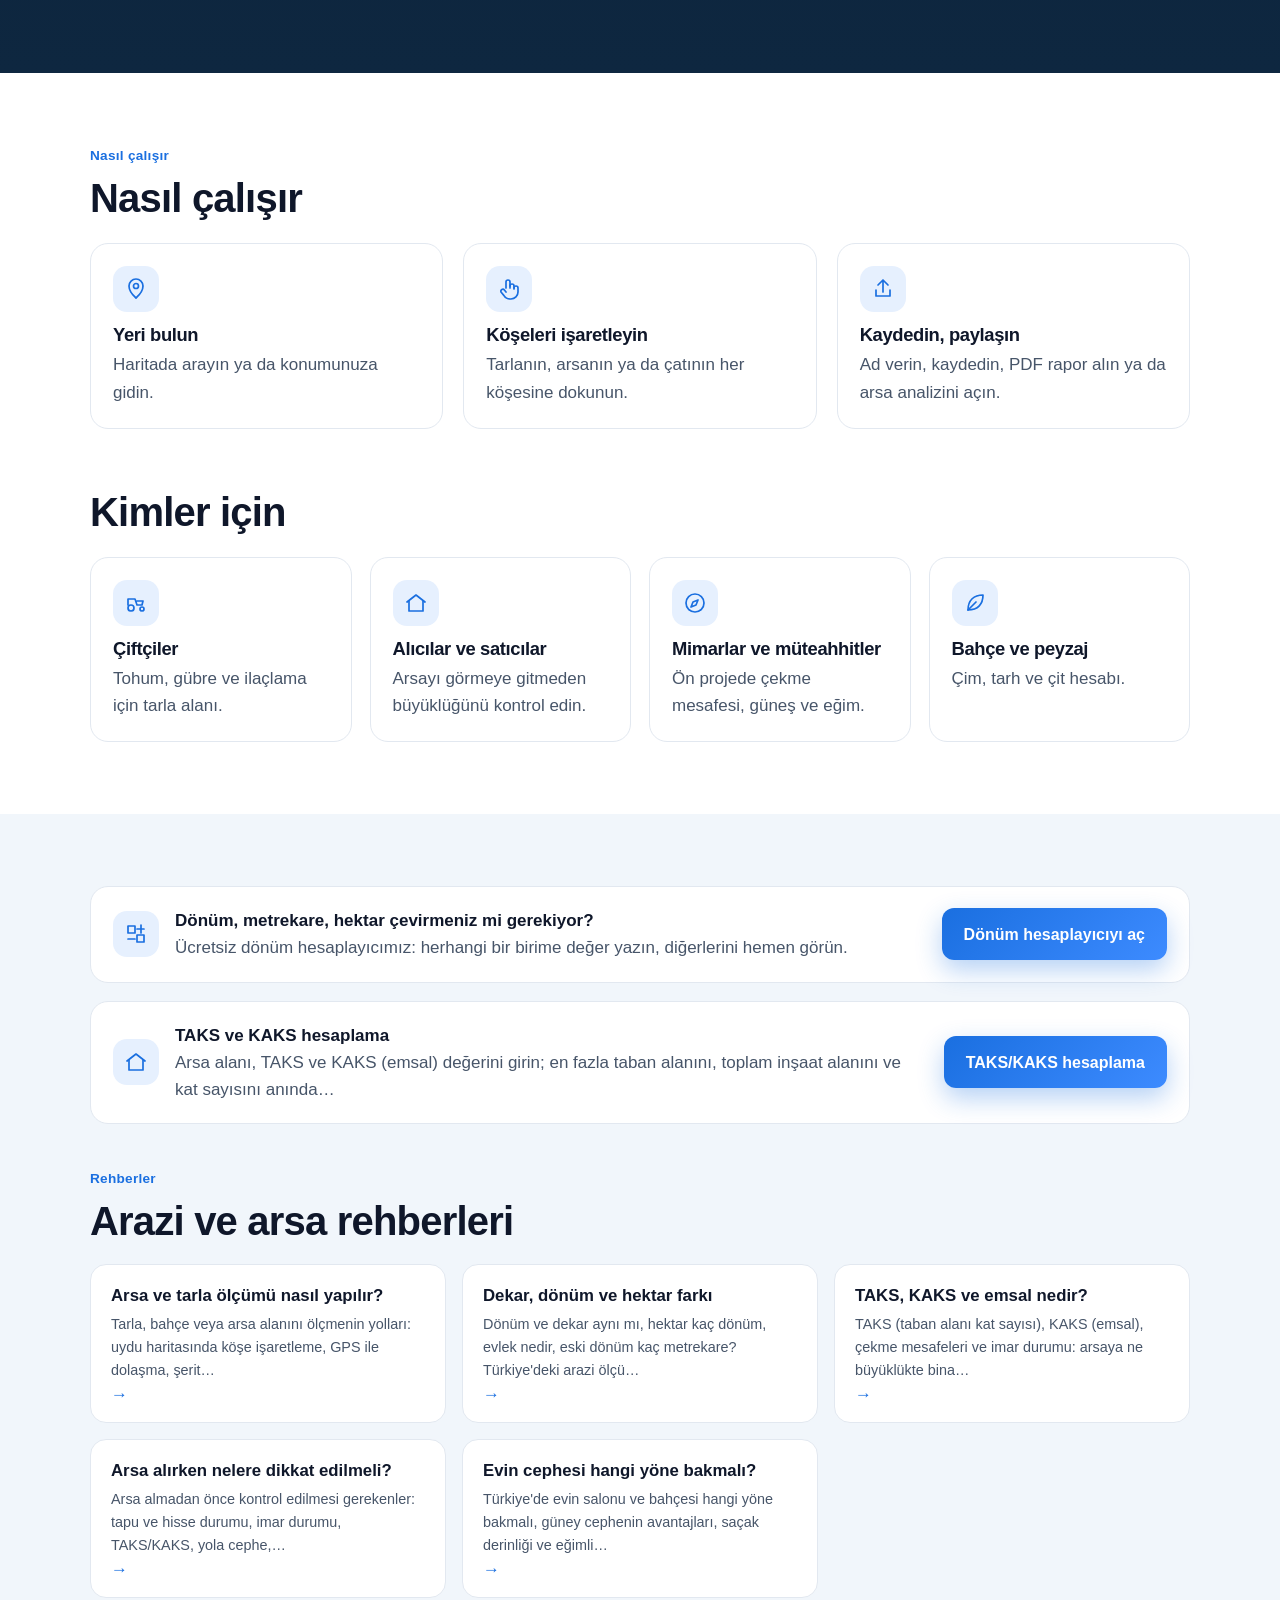
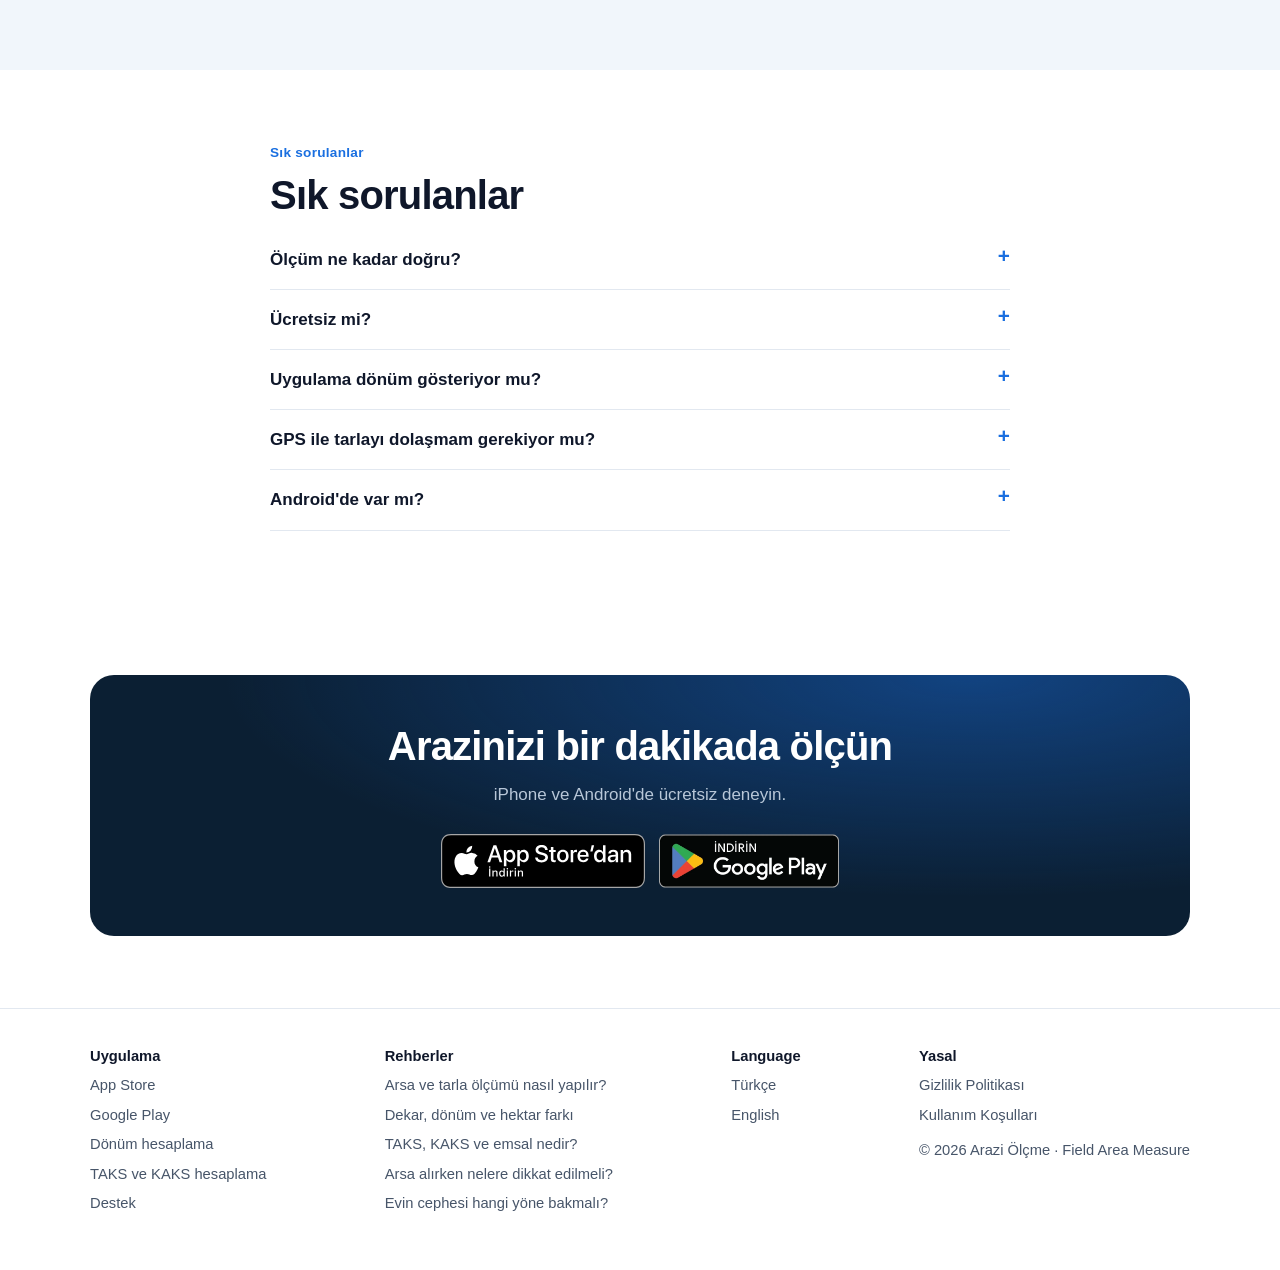
==== commit 6da812be: "Rebuild site: real app screens, Site Analysis, area converter, guides, sitemap - Shared generator wi" ====
--- a/index.html
+++ b/index.html
@@ -1,675 +1,288 @@
 <!DOCTYPE html>
 <html lang="tr">
 <head>
-    <meta charset="UTF-8">
-    <meta name="viewport" content="width=device-width, initial-scale=1.0">
-    <title>Arazi Alan Ölçer - GPS Arazi Ölçüm Uygulaması | Tarla, Alan ve Mesafe Ölçümü</title>
-    <meta name="description" content="Arazi Alan Ölçer GPS uygulaması ile arazi alanlarını anında ölçün. Tarım, haritacılık, inşaat ve emlak için tarla alanları, mesafeler ve sınırları hesaplayın. Ücretsiz iOS uygulaması indirin.">
-    <meta name="keywords" content="arazi alan ölçer, arazi ölçümü, GPS alan hesaplayıcı, tarla ölçümü, alan hesaplayıcı, alan ölçüm uygulaması, arazi haritacılığı, mülk ölçümü, mesafe ölçümü, GPS ölçümü">
-    <meta name="author" content="Asil Arslan">
-    <meta name="robots" content="index, follow">
-    
-    <!-- Open Graph / Facebook -->
-    <meta property="og:type" content="website">
-    <meta property="og:url" content="https://arazi.app">
-    <meta property="og:title" content="Arazi Alan Ölçer - GPS Arazi Ölçüm Uygulaması">
-    <meta property="og:description" content="GPS ile arazi alanlarını anında ölçün. Tarım, haritacılık, inşaat ve emlak için tarla alanları, mesafeler ve sınırları hesaplayın.">
-    <meta property="og:image" content="https://arazi.app/og-image.jpg">
-    
-    <!-- Twitter -->
-    <meta property="twitter:card" content="summary_large_image">
-    <meta property="twitter:url" content="https://arazi.app">
-    <meta property="twitter:title" content="Arazi Alan Ölçer - GPS Arazi Ölçüm Uygulaması">
-    <meta property="twitter:description" content="GPS ile arazi alanlarını anında ölçün. Tarım, haritacılık, inşaat ve emlak için tarla alanları, mesafeler ve sınırları hesaplayın.">
-    <meta property="twitter:image" content="https://arazi.app/og-image.jpg">
-    
-    <!-- Canonical URL -->
-    <link rel="canonical" href="https://arazi.app">
-    
-    <!-- App Store Link -->
-    <meta name="apple-itunes-app" content="app-id=6740893569">
-    
-    <!-- Structured Data -->
-    <script type="application/ld+json">
-    {
-        "@context": "https://schema.org",
-        "@type": "MobileApplication",
-        "name": "Arazi Alan Ölçer",
-        "description": "Arazi Alan Ölçümü – Araziyi Ölçün ve Alanı Anında Hesaplayın! Hızlı ve Doğru Arazi Ölçümleri. Sadece birkaç dokunuşla tarlaları, arazileri ve alanları kolayca ölçün!",
-        "applicationCategory": "UtilitiesApplication",
-        "operatingSystem": "iOS",
-        "offers": {
-            "@type": "Offer",
-            "price": "0",
-            "priceCurrency": "USD"
-        },
-        "downloadUrl": "https://apps.apple.com/us/app/fields-area-measure/id6740893569",
-        "author": {
-            "@type": "Person",
-            "name": "Asil Arslan"
-        },
-        "aggregateRating": {
-            "@type": "AggregateRating",
-            "ratingValue": "5.0",
-            "ratingCount": "1"
-        }
-    }
-    </script>
-    
-    <!-- Favicon -->
-    <link rel="icon" type="image/png" href="field-area-measure-logo.png">
-    <link rel="apple-touch-icon" href="field-area-measure-logo.png">
-    <link rel="icon" type="image/png" sizes="32x32" href="field-area-measure-logo.png">
-    <link rel="icon" type="image/png" sizes="16x16" href="field-area-measure-logo.png">
-    
-    <style>
-        * {
-            margin: 0;
-            padding: 0;
-            box-sizing: border-box;
-        }
-        
-        body {
-            font-family: -apple-system, BlinkMacSystemFont, 'Segoe UI', Roboto, Oxygen, Ubuntu, Cantarell, sans-serif;
-            line-height: 1.6;
-            color: #333;
-            background: linear-gradient(135deg, #006ee6 0%, #0066cc 100%);
-        }
-        
-        .container {
-            max-width: 1200px;
-            margin: 0 auto;
-            padding: 0 20px;
-        }
-        
-        header {
-            background: rgba(255, 255, 255, 0.95);
-            backdrop-filter: blur(10px);
-            position: fixed;
-            width: 100%;
-            top: 0;
-            z-index: 1000;
-            box-shadow: 0 2px 20px rgba(0, 0, 0, 0.1);
-        }
-        
-        nav {
-            display: flex;
-            justify-content: space-between;
-            align-items: center;
-            padding: 1rem 0;
-            position: relative;
-        }
-        
-        .logo {
-            font-size: 1.5rem;
-            font-weight: bold;
-            color: #006ee6;
-            display: flex;
-            align-items: center;
-            gap: 10px;
-        }
-        
-        .header-logo {
-            width: 32px;
-            height: 32px;
-            border-radius: 6px;
-            padding: 2px;
-            box-shadow: 0 2px 6px rgba(0, 110, 230, 0.2);
-        }
-        
-        .nav-links {
-            display: flex;
-            list-style: none;
-            gap: 2rem;
-        }
-        
-        .nav-links a {
-            text-decoration: none;
-            color: #333;
-            font-weight: 500;
-            transition: color 0.3s;
-        }
-        
-        .nav-links a:hover {
-            color: #006ee6;
-        }
-        
-        .hero {
-            padding: 120px 0 80px;
-            text-align: center;
-            color: white;
-        }
-        
-        .hero h1 {
-            font-size: 3.5rem;
-            margin-bottom: 1rem;
-            font-weight: 700;
-        }
-        
-        .hero p {
-            font-size: 1.2rem;
-            margin-bottom: 2rem;
-            max-width: 600px;
-            margin-left: auto;
-            margin-right: auto;
-            opacity: 0.9;
-        }
-        
-        .cta-button {
-            display: inline-block;
-            transition: transform 0.3s, box-shadow 0.3s;
-        }
-        
-        .cta-button:hover {
-            transform: translateY(-2px);
-        }
-        
-        .app-store-badge {
-            width: 200px;
-            height: auto;
-            border-radius: 10px;
-            box-shadow: 0 10px 30px rgba(0, 0, 0, 0.3);
-            transition: transform 0.3s, box-shadow 0.3s;
-        }
-        
-        .app-store-badge:hover {
-            transform: translateY(-2px);
-            box-shadow: 0 15px 40px rgba(0, 0, 0, 0.4);
-        }
-        
-        .features {
-            background: white;
-            padding: 80px 0;
-        }
-        
-        .features h2 {
-            text-align: center;
-            font-size: 2.5rem;
-            margin-bottom: 3rem;
-            color: #333;
-        }
-        
-        .features-grid {
-            display: grid;
-            grid-template-columns: repeat(auto-fit, minmax(300px, 1fr));
-            gap: 2rem;
-            margin-top: 2rem;
-        }
-        
-        .feature-card {
-            background: #f8f9fa;
-            padding: 2rem;
-            border-radius: 15px;
-            text-align: center;
-            box-shadow: 0 5px 15px rgba(0, 0, 0, 0.08);
-            transition: transform 0.3s, box-shadow 0.3s;
-        }
-        
-        .feature-card:hover {
-            transform: translateY(-5px);
-            box-shadow: 0 15px 30px rgba(0, 0, 0, 0.15);
-        }
-        
-        .feature-icon {
-            font-size: 3rem;
-            margin-bottom: 1rem;
-        }
-        
-        .feature-card h3 {
-            font-size: 1.3rem;
-            margin-bottom: 1rem;
-            color: #333;
-        }
-        
-        .how-it-works {
-            background: linear-gradient(135deg, #28a745 0%, #20c997 100%);
-            padding: 80px 0;
-            color: white;
-        }
-        
-        .how-it-works h2 {
-            text-align: center;
-            font-size: 2.5rem;
-            margin-bottom: 3rem;
-        }
-        
-        .steps {
-            display: grid;
-            grid-template-columns: repeat(auto-fit, minmax(250px, 1fr));
-            gap: 2rem;
-            margin-top: 2rem;
-        }
-        
-        .step {
-            text-align: center;
-            padding: 1.5rem;
-        }
-        
-        .step-number {
-            background: rgba(255, 255, 255, 0.2);
-            width: 60px;
-            height: 60px;
-            border-radius: 50%;
-            display: flex;
-            align-items: center;
-            justify-content: center;
-            font-size: 1.5rem;
-            font-weight: bold;
-            margin: 0 auto 1rem;
-        }
-        
-        .testimonials {
-            background: white;
-            padding: 80px 0;
-        }
-        
-        .testimonials h2 {
-            text-align: center;
-            font-size: 2.5rem;
-            margin-bottom: 3rem;
-            color: #333;
-        }
-        
-        .testimonial-grid {
-            display: grid;
-            grid-template-columns: repeat(auto-fit, minmax(300px, 1fr));
-            gap: 2rem;
-        }
-        
-        .testimonial {
-            background: #f8f9fa;
-            padding: 2rem;
-            border-radius: 15px;
-            box-shadow: 0 5px 15px rgba(0, 0, 0, 0.08);
-        }
-        
-        .testimonial p {
-            font-style: italic;
-            margin-bottom: 1rem;
-            font-size: 1.1rem;
-        }
-        
-        .testimonial-author {
-            font-weight: bold;
-            color: #006ee6;
-        }
-        
-        .cta-section {
-            background: linear-gradient(135deg, #006ee6 0%, #0066cc 100%);
-            padding: 80px 0;
-            text-align: center;
-            color: white;
-        }
-        
-        .cta-section h2 {
-            font-size: 2.5rem;
-            margin-bottom: 1rem;
-        }
-        
-        .cta-section p {
-            font-size: 1.2rem;
-            margin-bottom: 2rem;
-            opacity: 0.9;
-        }
-        
-        footer {
-            background: #333;
-            color: white;
-            padding: 40px 0;
-            text-align: center;
-        }
-        
-        .footer-links {
-            display: flex;
-            justify-content: center;
-            gap: 2rem;
-            margin-bottom: 1rem;
-        }
-        
-        .footer-links a {
-            color: white;
-            text-decoration: none;
-            opacity: 0.8;
-            transition: opacity 0.3s;
-        }
-        
-        .footer-links a:hover {
-            opacity: 1;
-        }
-        
-        .hamburger {
-            display: none;
-            flex-direction: column;
-            cursor: pointer;
-            padding: 10px;
-            background: transparent;
-            border: none;
-            z-index: 999;
-        }
-        
-        .hamburger span {
-            width: 25px;
-            height: 3px;
-            background-color: #333;
-            margin: 3px 0;
-            transition: 0.3s;
-            border-radius: 2px;
-            display: block;
-        }
-        
-        .nav-links.active {
-            display: flex;
-        }
-        
-        @media (max-width: 768px) {
-            .hero h1 {
-                font-size: 2.5rem;
-            }
-            
-            .hamburger {
-                display: flex;
-            }
-            
-            .nav-links {
-                display: none;
-                position: absolute;
-                top: 100%;
-                right: 0;
-                background: white;
-                flex-direction: column;
-                width: 200px;
-                box-shadow: 0 5px 15px rgba(0, 0, 0, 0.1);
-                border-radius: 8px;
-                padding: 1rem;
-                gap: 1rem;
-                z-index: 1001;
-            }
-            
-            .nav-links.active {
-                display: flex;
-            }
-            
-            .nav-links a {
-                padding: 0.5rem 0;
-                border-bottom: 1px solid #eee;
-            }
-            
-            .nav-links a:last-child {
-                border-bottom: none;
-            }
-            
-            .features-grid, .steps, .testimonial-grid {
-                grid-template-columns: 1fr;
-            }
-            
-            .hero-logo {
-                width: 100px;
-                height: 100px;
-            }
-        }
-        
-        .seo-content {
-            background: white;
-            padding: 60px 0;
-        }
-        
-        .seo-content h2 {
-            color: #333;
-            margin-bottom: 1rem;
-        }
-        
-        .seo-content p {
-            color: #666;
-            margin-bottom: 1rem;
-            line-height: 1.8;
-        }
-        
-        .keywords {
-            background: #f8f9fa;
-            padding: 2rem;
-            border-radius: 10px;
-            margin: 2rem 0;
-        }
-        
-        .keywords h3 {
-            margin-bottom: 1rem;
-            color: #333;
-        }
-        
-        .keywords ul {
-            display: grid;
-            grid-template-columns: repeat(auto-fit, minmax(200px, 1fr));
-            gap: 0.5rem;
-            list-style: none;
-        }
-        
-        .keywords li {
-            background: white;
-            padding: 0.5rem 1rem;
-            border-radius: 5px;
-            font-size: 0.9rem;
-            color: #006ee6;
-            border: 1px solid #006ee6;
-        }
-        
-        .hero-logo {
-            width: 120px;
-            height: 120px;
-            margin: 0 auto 2rem;
-            border-radius: 20px;
-            box-shadow: 0 20px 60px rgba(0, 0, 0, 0.3);
-            animation: float 3s ease-in-out infinite;
-        }
-        
-        @keyframes float {
-            0%, 100% { transform: translateY(0px); }
-            50% { transform: translateY(-10px); }
-        }
-    </style>
+<meta charset="utf-8">
+<meta name="viewport" content="width=device-width, initial-scale=1, viewport-fit=cover">
+<title>Arazi Ölçme: Tarla ve Arsa Alanını Uydu Haritasında Ölçün (m², Dönüm, Hektar)</title>
+<meta name="description" content="Tarlanızın veya arsanızın köşelerine uydu haritasında dokunun, alanı ve çevreyi saniyeler içinde görün. Ölçümleri kaydedin, PDF rapor alın, arsanızın güneşini ve eğimini analiz edin. iPhone ve Android.">
+<link rel="canonical" href="https://arazi.app/">
+<link rel="alternate" hreflang="tr" href="https://arazi.app/"><link rel="alternate" hreflang="en" href="https://fieldareameasure.com/"><link rel="alternate" hreflang="x-default" href="https://arazi.app/">
+<meta name="robots" content="index, follow, max-image-preview:large">
+<meta name="apple-itunes-app" content="app-id=6740893569">
+<meta name="theme-color" content="#0b1f33">
+<meta property="og:type" content="website">
+<meta property="og:site_name" content="Arazi Ölçme">
+<meta property="og:url" content="https://arazi.app/">
+<meta property="og:title" content="Arazi Ölçme: Tarla ve Arsa Alanını Uydu Haritasında Ölçün (m², Dönüm, Hektar)">
+<meta property="og:description" content="Tarlanızın veya arsanızın köşelerine uydu haritasında dokunun, alanı ve çevreyi saniyeler içinde görün. Ölçümleri kaydedin, PDF rapor alın, arsanızın güneşini ve eğimini analiz edin. iPhone ve Android.">
+<meta property="og:image" content="https://arazi.app/assets/img/og-tr.jpg">
+<meta property="og:image:width" content="1200"><meta property="og:image:height" content="630">
+<meta property="og:locale" content="tr_TR">
+<meta name="twitter:card" content="summary_large_image">
+<meta name="twitter:title" content="Arazi Ölçme: Tarla ve Arsa Alanını Uydu Haritasında Ölçün (m², Dönüm, Hektar)"><meta name="twitter:description" content="Tarlanızın veya arsanızın köşelerine uydu haritasında dokunun, alanı ve çevreyi saniyeler içinde görün. Ölçümleri kaydedin, PDF rapor alın, arsanızın güneşini ve eğimini analiz edin. iPhone ve Android.">
+<meta name="twitter:image" content="https://arazi.app/assets/img/og-tr.jpg">
+<link rel="icon" href="/assets/img/icon-32.png" sizes="32x32" type="image/png">
+<link rel="apple-touch-icon" href="/assets/img/icon-180.png">
+<link rel="manifest" href="/manifest.json">
+<link rel="preload" as="image" href="/assets/img/screen-tr-measure.webp" fetchpriority="high">
+<style>:root { --brand: #1a6fe0; --brand-2: #0f9d58; --ink: #0f172a; --muted: #475569; --line: #e2e8f0; --soft: #f1f6fb; --navy: #0b1f33; --sun: #ffc533; --radius: 18px; }
+* { box-sizing: border-box; margin: 0; padding: 0; }
+html { -webkit-text-size-adjust: 100%; scroll-behavior: smooth; }
+body { font-family: -apple-system, BlinkMacSystemFont, "Segoe UI", Roboto, Inter, sans-serif; color: var(--ink); background: #fff; line-height: 1.6; font-size: 17px; }
+img { max-width: 100%; height: auto; display: block; }
+a { color: var(--brand); }
+.wrap { max-width: 1140px; margin: 0 auto; padding: 0 20px; }
+.narrow { max-width: 780px; }
+h1, h2, h3 { letter-spacing: -.02em; line-height: 1.15; }
+h2 { font-size: clamp(1.8rem, 3.6vw, 2.5rem); margin-bottom: 12px; }
+h3 { font-size: 1.15rem; margin-bottom: 6px; }
+.lead { color: var(--muted); font-size: 1.1rem; max-width: 680px; margin-bottom: 26px; }
+.kick { font-size: .78rem; font-weight: 800; letter-spacing: .14em; text-transform: uppercase; color: var(--brand); margin-bottom: 8px; }
+.kick.light { color: var(--sun); }
+section { padding: 72px 0; }
+section.alt { background: var(--soft); }
+.center { display: flex; justify-content: center; }
+
+/* header */
+.top { position: sticky; top: 0; z-index: 50; background: rgba(255,255,255,.92); backdrop-filter: saturate(1.4) blur(12px); -webkit-backdrop-filter: saturate(1.4) blur(12px); border-bottom: 1px solid var(--line); }
+.top .wrap { display: flex; align-items: center; gap: 16px; height: 62px; }
+.brand { display: flex; align-items: center; gap: 10px; font-weight: 800; color: var(--ink); text-decoration: none; white-space: nowrap; }
+.brand img { width: 32px; height: 32px; border-radius: 8px; }
+.top nav { margin-left: auto; display: flex; gap: 20px; align-items: center; }
+.top nav a { color: var(--ink); text-decoration: none; font-size: .95rem; font-weight: 600; }
+.top nav a:hover { color: var(--brand); }
+.top .get { white-space: nowrap; background: var(--navy); color: #fff !important; padding: 9px 15px; border-radius: 999px; }
+.lang { font-size: .9rem; border: 1px solid var(--line); border-radius: 8px; padding: 5px 6px; background: #fff; }
+@media (max-width: 820px) { .top nav .hide-sm, .top .lang { display: none; } }
+
+/* buttons */
+.ctas { display: flex; flex-wrap: wrap; gap: 14px; align-items: center; margin-top: 26px; }
+.badge img { height: 54px; width: auto; }
+.btn { display: inline-flex; align-items: center; justify-content: center; gap: 8px; min-height: 52px; padding: 0 22px; border-radius: 12px; font-weight: 700; font-size: 1rem; text-decoration: none; border: 0; cursor: pointer; font-family: inherit; }
+.btn-primary { background: linear-gradient(135deg, var(--brand), #3d8bff); color: #fff; box-shadow: 0 10px 26px rgba(26,111,224,.32); }
+.btn-ghost { background: #fff; color: var(--ink); border: 1px solid var(--line); }
+.btn-ghost.light { background: rgba(255,255,255,.08); color: #fff; border-color: rgba(255,255,255,.28); min-height: 46px; }
+
+/* hero */
+.hero.land { position: relative; overflow: hidden; color: #e8eef6; padding: 64px 0 72px;
+  background: radial-gradient(ellipse 60% 70% at 78% 40%, rgba(26,111,224,.35), transparent 70%), radial-gradient(ellipse 50% 60% at 10% 100%, rgba(15,157,88,.25), transparent 70%), var(--navy); }
+.hero.land::before { content: ""; position: absolute; inset: 0; opacity: .14; pointer-events: none;
+  background: url("data:image/svg+xml,%3Csvg xmlns='http://www.w3.org/2000/svg' width='600' height='600' viewBox='0 0 600 600' fill='none' stroke='%23ffffff' stroke-width='1.2'%3E%3Cpath d='M-20 120 C 80 60 180 160 300 110 S 520 40 640 120'/%3E%3Cpath d='M-20 170 C 90 110 190 215 310 160 S 520 95 640 170'/%3E%3Cpath d='M-20 230 C 100 170 200 270 320 215 S 520 150 640 225'/%3E%3Cpath d='M-20 300 C 110 240 210 330 330 280 S 520 215 640 290'/%3E%3Cpath d='M-20 380 C 120 320 220 400 340 350 S 520 290 640 365'/%3E%3Cpath d='M-20 470 C 130 410 230 480 350 430 S 520 370 640 450'/%3E%3Cpath d='M-20 560 C 140 500 240 560 360 520 S 520 460 640 540'/%3E%3C/svg%3E") center / 600px; }
+.hero.land .wrap { position: relative; display: grid; grid-template-columns: 1.05fr .95fr; gap: 40px; align-items: center; }
+.hero.land h1 { font-size: clamp(2.3rem, 5vw, 3.7rem); color: #fff; margin: 10px 0 16px; font-weight: 800; }
+.hero.land .sub { color: #c3d0df; font-size: 1.15rem; max-width: 560px; }
+.hero.land .compat { color: #8ea3bb; font-size: .9rem; margin-top: 14px; }
+.eyebrow { display: inline-flex; align-items: center; gap: 8px; font-size: .9rem; font-weight: 700; color: #fff; background: rgba(255,255,255,.1); border: 1px solid rgba(255,255,255,.2); border-radius: 999px; padding: 5px 12px; text-decoration: none; margin-bottom: 14px; }
+.stars { color: var(--sun); letter-spacing: 1px; }
+.qr { display: none; align-items: center; gap: 12px; margin-top: 22px; font-size: .88rem; color: #9fb2c8; }
+.qr img { width: 84px; height: 84px; border-radius: 10px; background: #fff; padding: 4px; }
+@media (min-width: 900px) and (hover: hover) { .qr { display: flex; } }
+.pair { position: relative; height: 600px; max-width: 470px; margin-left: auto; }
+.pair .device { position: absolute; }
+.pair .back { right: 0; top: 0; width: 230px; transform: rotate(5deg); opacity: .95; }
+.pair .front { left: 20px; bottom: 0; width: 270px; }
+@media (max-width: 860px) {
+  .hero.land { padding: 36px 0 48px; }
+  .hero.land .wrap { grid-template-columns: 1fr; }
+  .pair { height: 470px; max-width: 360px; margin: 10px auto 0; }
+  .pair .back { width: 180px; } .pair .front { width: 215px; left: 0; }
+}
+
+/* Android-style device frame for the real screenshots */
+.device { position: relative; width: 100%; max-width: 290px; padding: 8px; border-radius: 40px; background: #0d0f12; box-shadow: inset 0 0 0 1.5px #3a3f46, 0 30px 60px rgba(8,20,35,.35); }
+.device img { width: 100%; height: auto; border-radius: 32px; aspect-ratio: 1 / 2; object-fit: cover; }
+.device .cam { position: absolute; top: 20px; left: 50%; width: 11px; height: 11px; margin-left: -5.5px; border-radius: 50%; background: #0d0f12; box-shadow: 0 0 0 2px #1d2229; z-index: 2; }
+.device.sm { max-width: 230px; padding: 6px; border-radius: 32px; }
+.device.sm img { border-radius: 26px; }
+.device.sm .cam { top: 15px; width: 9px; height: 9px; margin-left: -4.5px; }
+
+/* stats */
+.statbar { background: #081726; padding: 26px 0; border-top: 1px solid rgba(255,255,255,.06); }
+.stats { display: grid; grid-template-columns: repeat(4, 1fr); gap: 16px; text-align: center; }
+.stats b { display: block; font-size: 2.2rem; line-height: 1; color: #fff; font-weight: 800; }
+.stats span { display: block; margin-top: 6px; font-size: .78rem; letter-spacing: .12em; text-transform: uppercase; color: #8ea3bb; }
+@media (max-width: 600px) { .stats { grid-template-columns: 1fr 1fr; gap: 22px 12px; } }
+
+/* split sections */
+.split { display: grid; grid-template-columns: 1.1fr .9fr; gap: 48px; align-items: center; }
+.split.rev { grid-template-columns: .9fr 1.1fr; }
+.duo { gap: 18px; }
+.duo .device { max-width: 220px; }
+.duo .device:last-child { margin-top: 48px; }
+@media (max-width: 860px) { .split, .split.rev { grid-template-columns: 1fr; gap: 28px; } .duo .device { max-width: 46%; } }
+.points { list-style: none; display: grid; gap: 16px; }
+.points li { display: flex; gap: 14px; align-items: flex-start; }
+.points p { color: var(--muted); }
+.ico { flex: 0 0 auto; width: 46px; height: 46px; padding: 11px; border-radius: 14px; background: #e6f0fe; color: var(--brand); display: block; margin-bottom: 12px; }
+.points .ico { margin: 0; }
+
+/* site analysis (dark) */
+section.dark { background: linear-gradient(180deg, #0b1f33, #0e2740); color: #dbe6f2; }
+section.dark h2 { color: #fff; } section.dark .lead { color: #a9bbcf; } section.dark .kick { color: var(--sun); }
+.pill { display: inline-block; font-size: .88rem; color: #fff; background: rgba(15,157,88,.22); border: 1px solid rgba(15,157,88,.5); padding: 6px 12px; border-radius: 999px; margin-bottom: 30px; }
+.stabs { display: grid; grid-template-columns: repeat(4, 1fr); gap: 22px; }
+.stab h3 { color: #fff; margin-top: 16px; } .stab p { color: #a9bbcf; font-size: .95rem; }
+.stab .device { max-width: 100%; }
+@media (max-width: 960px) { .stabs { grid-template-columns: 1fr 1fr; } }
+@media (max-width: 520px) { .stabs { grid-template-columns: 1fr; } .stab .device { max-width: 250px; margin: 0 auto; } }
+
+/* cards */
+.grid3 { display: grid; grid-template-columns: repeat(3, 1fr); gap: 20px; }
+.grid4 { display: grid; grid-template-columns: repeat(4, 1fr); gap: 18px; }
+@media (max-width: 900px) { .grid3, .grid4 { grid-template-columns: 1fr 1fr; } }
+@media (max-width: 560px) { .grid3, .grid4 { grid-template-columns: 1fr; } }
+.card { background: #fff; border: 1px solid var(--line); border-radius: var(--radius); padding: 22px; }
+.card p { color: var(--muted); }
+.gcards { display: grid; grid-template-columns: repeat(3, 1fr); gap: 16px; margin-top: 20px; }
+@media (max-width: 900px) { .gcards { grid-template-columns: 1fr 1fr; } } @media (max-width: 560px) { .gcards { grid-template-columns: 1fr; } }
+.gcard { position: relative; display: block; background: #fff; border: 1px solid var(--line); border-radius: 16px; padding: 20px 20px 40px; text-decoration: none; color: var(--ink); transition: border-color .2s, transform .2s; }
+.gcard:hover { border-color: var(--brand); transform: translateY(-2px); }
+.gcard b { display: block; font-size: 1.05rem; line-height: 1.3; }
+.gcard span { display: block; color: var(--muted); font-size: .9rem; margin-top: 6px; }
+.gcard em { position: absolute; left: 20px; bottom: 14px; font-style: normal; color: var(--brand); font-weight: 800; }
+.inline-cta { display: flex; gap: 16px; align-items: center; flex-wrap: wrap; background: #fff; border: 1px solid var(--line); border-radius: var(--radius); padding: 20px 22px; margin: 28px 0; }
+.inline-cta p { flex: 1 1 260px; margin: 0 !important; font-weight: 700; }
+.inline-cta p span { font-weight: 400; color: var(--muted); }
+.inline-cta .badge img { height: 46px; }
+.toolcta .ico { margin: 0; }
+.toolcta { margin: 0 0 18px; }
+.toolcta + .kick { margin-top: 44px; }
+
+/* faq & cta */
+.faq details { border-bottom: 1px solid var(--line); padding: 16px 0; }
+.faq summary { font-weight: 700; cursor: pointer; list-style: none; display: flex; justify-content: space-between; gap: 12px; }
+.faq summary::after { content: "+"; font-size: 1.3rem; line-height: 1; color: var(--brand); }
+.faq details[open] summary::after { content: "–"; }
+.faq details p { color: var(--muted); margin-top: 8px; }
+.cta-band { background: radial-gradient(ellipse at 80% 0, rgba(26,111,224,.45), transparent 60%), var(--navy); color: #fff; border-radius: 24px; padding: 48px 28px; text-align: center; }
+.cta-band h2 { color: #fff; } .cta-band p { color: #b8c7d8; }
+.cta-band .ctas { justify-content: center; }
+.cta-band .btn-ghost { background: transparent; color: #fff; border-color: rgba(255,255,255,.35); }
+
+/* article pages */
+.banner { position: relative; overflow: hidden; background: var(--navy); color: #dbe6f2; padding: 44px 0 50px; }
+.banner::before { content: ""; position: absolute; inset: 0; background: radial-gradient(ellipse 50% 80% at 85% 30%, rgba(26,111,224,.35), transparent 70%); }
+.banner-in { position: relative; display: grid; grid-template-columns: 1.4fr .6fr; gap: 40px; align-items: center; }
+.banner-in.noart { grid-template-columns: 1fr; max-width: 820px; }
+.banner h1 { color: #fff; font-size: clamp(2rem, 4.4vw, 3rem); margin: 8px 0 14px; font-weight: 800; }
+.banner .intro { color: #c3d0df; font-size: 1.12rem; }
+.banner .upd { color: #8ea3bb; font-size: .85rem; margin-top: 12px; }
+.crumbs, .crumbs a { color: #8ea3bb; font-size: .88rem; }
+.banner-art .device { margin: 0 auto; max-width: 210px; }
+@media (max-width: 860px) { .banner-in { grid-template-columns: 1fr; } .banner-art { display: none; } }
+.prose h2 { margin-top: 36px; font-size: 1.6rem; }
+.prose p, .prose ul, .prose ol { margin: 12px 0; }
+.prose ul, .prose ol { padding-left: 22px; }
+.prose li { margin: 6px 0; }
+.prose table { width: 100%; border-collapse: collapse; margin: 16px 0; font-size: .95rem; }
+.prose th, .prose td { text-align: left; padding: 10px; border-bottom: 1px solid var(--line); vertical-align: top; }
+.prose th { background: var(--soft); }
+.table-scroll { overflow-x: auto; }
+.checks { list-style: none; padding: 0 !important; counter-reset: c; }
+.checks li { counter-increment: c; position: relative; padding: 14px 16px 14px 58px; border: 1px solid var(--line); border-radius: 14px; margin: 12px 0 !important; background: #fff; }
+.checks li::before { content: counter(c); position: absolute; left: 16px; top: 14px; width: 28px; height: 28px; border-radius: 50%; background: var(--brand); color: #fff; font-weight: 800; display: grid; place-items: center; font-size: .9rem; }
+.checks li b { display: block; }
+.note-box { background: #fff8e6; border: 1px solid #ffe2a3; border-radius: 14px; padding: 14px 16px; margin: 20px 0; font-size: .95rem; }
+
+/* tools */
+.tool { background: #fff; border: 1px solid var(--line); border-radius: 22px; padding: 22px; box-shadow: 0 16px 40px rgba(15,23,42,.06); }
+.ugrid { display: grid; grid-template-columns: 1fr 1fr; gap: 12px; }
+@media (max-width: 600px) { .ugrid { grid-template-columns: 1fr; } }
+.urow { display: grid; gap: 6px; font-size: .88rem; font-weight: 700; color: var(--muted); }
+.urow input, .rgrid input, .rgrid select { min-height: 50px; font: inherit; font-size: 1.1rem; font-weight: 600; color: var(--ink); padding: 0 14px; border: 1px solid var(--line); border-radius: 12px; background: var(--soft); width: 100%; }
+.urow input:focus, .rgrid input:focus { outline: 2px solid var(--brand); background: #fff; }
+.urow.src input { background: #fff; border-color: var(--brand); }
+.tnote { color: var(--muted); font-size: .85rem; margin-top: 12px; }
+.rgrid { display: grid; grid-template-columns: 1fr 1fr 1fr; gap: 12px; margin-top: 12px; }
+.rgrid label { display: grid; gap: 6px; font-size: .88rem; font-weight: 700; color: var(--muted); }
+@media (max-width: 600px) { .rgrid { grid-template-columns: 1fr 1fr; } }
+.rout { margin-top: 14px; font-size: 1.05rem; font-weight: 700; min-height: 1.5em; }
+.res { display: grid; grid-template-columns: repeat(auto-fit, minmax(160px, 1fr)); gap: 12px; margin-top: 16px; }
+.res div { background: var(--soft); border-radius: 14px; padding: 14px; }
+.res b { display: block; font-size: 1.4rem; }
+.res span { color: var(--muted); font-size: .85rem; }
+
+/* footer & sticky */
+footer { border-top: 1px solid var(--line); padding: 36px 0 48px; font-size: .92rem; color: var(--muted); }
+footer .cols { display: flex; flex-wrap: wrap; gap: 28px 48px; justify-content: space-between; }
+footer ul { list-style: none; } footer li { margin: 6px 0; }
+footer a { color: var(--muted); text-decoration: none; } footer a:hover { color: var(--brand); }
+footer .h { font-weight: 800; color: var(--ink); margin-bottom: 6px; }
+.sticky-cta { position: fixed; left: 12px; right: 12px; bottom: calc(12px + env(safe-area-inset-bottom)); z-index: 60; display: none; }
+.sticky-cta a { width: 100%; }
+@media (max-width: 760px) { .sticky-cta.show { display: block; } body { padding-bottom: 80px; } }
+[hidden] { display: none !important; }
+@media (prefers-reduced-motion: reduce) { * { transition: none !important; scroll-behavior: auto !important; } }
+html[lang="tr"] .kick { text-transform: none; letter-spacing: .02em; font-size: .85rem; }
+</style>
+<script type="application/ld+json">{"@context": "https://schema.org", "@type": "MobileApplication", "name": "Arazi Ölçme", "operatingSystem": "iOS", "applicationCategory": "UtilitiesApplication", "url": "https://arazi.app/", "downloadUrl": "https://apps.apple.com/app/id6740893569", "image": "https://arazi.app/assets/img/icon-512.png", "offers": {"@type": "Offer", "price": "0", "priceCurrency": "USD"}, "aggregateRating": {"@type": "AggregateRating", "ratingValue": "4.9", "ratingCount": "14", "bestRating": "5", "worstRating": "1"}}</script><script type="application/ld+json">{"@context": "https://schema.org", "@type": "MobileApplication", "name": "Arazi Ölçme", "operatingSystem": "Android", "applicationCategory": "UtilitiesApplication", "url": "https://arazi.app/", "downloadUrl": "https://play.google.com/store/apps/details?id=com.asilarslan.fieldarea", "image": "https://arazi.app/assets/img/icon-512.png", "offers": {"@type": "Offer", "price": "0", "priceCurrency": "USD"}}</script><script type="application/ld+json">{"@context": "https://schema.org", "@type": "WebSite", "name": "Arazi Ölçme", "url": "https://arazi.app/", "inLanguage": "tr"}</script>
 </head>
 <body>
-    <header>
-        <nav class="container">
-            <div class="logo">
-                <img src="field-area-measure-logo.png" alt="Arazi Alan Ölçer Logo" class="header-logo">
-                Arazi Alan Ölçer
-            </div>
-            <div class="hamburger" onclick="toggleMenu()">
-                <span></span>
-                <span></span>
-                <span></span>
-            </div>
-            <ul class="nav-links" id="navLinks">
-                <li><a href="#features">Özellikler</a></li>
-                <li><a href="#how-it-works">Nasıl Çalışır</a></li>
-                <li><a href="#testimonials">Yorumlar</a></li>
-                <li><a href="#download">İndir</a></li>
-            </ul>
-        </nav>
-    </header>
-
-    <main>
-        <section class="hero">
-            <div class="container">
-                <h1>Araziyi Ölçün ve Alanı Anında Hesaplayın</h1>
-                <p>GPS hassasiyeti ile hızlı ve doğru arazi ölçümleri. Çiftçiler, haritacılar, mühendisler ve açık hava tutkunları için mükemmel. Sadece birkaç dokunuşla tarlaları, mülkleri ve alanları ölçün!</p>
-                <a href="https://apps.apple.com/us/app/fields-area-measure/id6740893569" class="cta-button">
-                    <img src="https://tools.applemediaservices.com/api/badges/download-on-the-app-store/black/en-us?size=250x83&amp;releaseDate=1704153600" alt="App Store'dan İndir" class="app-store-badge">
-                </a>
-            </div>
-        </section>
-
-        <section id="features" class="features">
-            <div class="container">
-                <h2>Güçlü Arazi Ölçüm Özellikleri</h2>
-                <div class="features-grid">
-                    <div class="feature-card">
-                        <div class="feature-icon">📐</div>
-                        <h3>Anında Alan Hesaplama</h3>
-                        <p>Herhangi bir şekli ölçmek için haritaya dokunun. GPS hassasiyeti ile anında alan ve mesafe hesaplamaları alın.</p>
-                    </div>
-                    <div class="feature-card">
-                        <div class="feature-icon">📏</div>
-                        <h3>Çoklu Birimler</h3>
-                        <p>Metrekare, hektar, dönüm, kare feet ve daha fazlasından seçin. Her ölçüm ihtiyacı için mükemmel.</p>
-                    </div>
-                    <div class="feature-card">
-                        <div class="feature-icon">🛰️</div>
-                        <h3>GPS ve Manuel Ölçüm</h3>
-                        <p>Otomatik konumlandırma için GPS konumunu kullanın veya maksimum doğruluk ve esneklik için manuel olarak nokta ekleyin.</p>
-                    </div>
-                    <div class="feature-card">
-                        <div class="feature-icon">💾</div>
-                        <h3>Kaydet ve Rapor Dışa Aktar</h3>
-                        <p>Ölçümlerinizi saklayın ve profesyonel kullanım için PDF veya CSV dosyaları olarak detaylı raporları dışa aktarın.</p>
-                    </div>
-                    <div class="feature-card">
-                        <div class="feature-icon">📶</div>
-                        <h3>Çevrimdışı Mod</h3>
-                        <p>İnternet bağlantısı olmadan her yerde ölçüm yapın. Uzak konumlar ve saha çalışması için mükemmel.</p>
-                    </div>
-                    <div class="feature-card">
-                        <div class="feature-icon">🎯</div>
-                        <h3>Kullanımı Kolay Arayüz</h3>
-                        <p>Herkesin kullanabileceği basit ve sezgisel tasarım. Eğitim gerekmez - hemen ölçüm yapmaya başlayın.</p>
-                    </div>
-                </div>
-            </div>
-        </section>
-
-        <section id="how-it-works" class="how-it-works">
-            <div class="container">
-                <h2>Arazi Alan Ölçer Nasıl Çalışır</h2>
-                <div class="steps">
-                    <div class="step">
-                        <div class="step-number">1</div>
-                        <h3>Konum Seçin</h3>
-                        <p>GPS veya manuel nokta yerleştirme kullanarak haritada tarlanızı veya alanınızı seçin</p>
-                    </div>
-                    <div class="step">
-                        <div class="step-number">2</div>
-                        <h3>Sınırları İşaretleyin</h3>
-                        <p>Ölçülecek tarlanızın veya alanınızın köşelerini ve sınırlarını işaretlemek için dokunun</p>
-                    </div>
-                    <div class="step">
-                        <div class="step-number">3</div>
-                        <h3>Sonuçları Alın</h3>
-                        <p>Tercih ettiğiniz birimlerde alan, çevre ve mesafe ölçümlerini anında görün</p>
-                    </div>
-                </div>
-            </div>
-        </section>
-
-        <section id="testimonials" class="testimonials">
-            <div class="container">
-                <h2>Profesyoneller Ne Diyor</h2>
-                <div class="testimonial-grid">
-                    <div class="testimonial">
-                        <p>"Çiftliğimi ölçmek için mükemmel! GPS doğruluğu etkileyici ve dışa aktarma özelliği raporlarda bana zaman kazandırıyor."</p>
-                        <div class="testimonial-author">- John K., Çiftçi</div>
-                    </div>
-                    <div class="testimonial">
-                        <p>"Haritacı olarak, bu uygulama hızlı saha ölçümleri için vazgeçilmez hale geldi. Çevrimdışı mod oyun değiştirici."</p>
-                        <div class="testimonial-author">- Sarah M., Arazi Haritacısı</div>
-                    </div>
-                    <div class="testimonial">
-                        <p>"Mülk değerlendirmesi için harika araç! Çoklu birim seçenekleri ve PDF dışa aktarma müşteri sunumlarını profesyonel yapıyor."</p>
-                        <div class="testimonial-author">- Mike R., Emlak Acentesi</div>
-                    </div>
-                </div>
-            </div>
-        </section>
-
-        <section class="seo-content">
-            <div class="container">
-                <h2>Nihai GPS Arazi Ölçüm Aracı</h2>
-                <p>Arazi Alan Ölçer, profesyonellerin ve tutkunların arazi alanlarını, tarla sınırlarını ve mülk boyutlarını nasıl ölçtüğünü devrim niteliğinde değiştiriyor. Gelişmiş GPS teknolojimiz, hassas haritalamayı kullanıcı dostu arayüzle birleştirerek, iOS'ta mevcut olan en kapsamlı arazi ölçüm uygulamasını oluşturuyor.</p>
-                
-                <p>Tarımsal arazi yönetimi, mülk araştırmaları yapma, inşaat projeleri planlama veya açık hava alanlarını keşfetme olsun, Arazi Alan Ölçer doğru ölçümlere anında erişim sağlar. Uygulamamız düzensiz tarlalar, mülk sınırları, çiftlik parselleri ve rekreasyon alanları dahil olmak üzere çeşitli ölçüm senaryolarını destekler.</p>
-                
-                <h2>Birden Fazla Sektör İçin Mükemmel</h2>
-                <p>Arazi Alan Ölçer, dünya çapında tarım profesyonelleri, arazi haritacıları, inşaat yöneticileri, emlak acenteleri, mülk değerlendiricileri ve açık hava tutkunlarına hizmet verir. Uygulama, ekin tarlaları, mera alanları, inşaat sahaları, mülk parselleri, parklar, yollar ve kamp alanları için ölçümü destekler.</p>
-                
-                <div class="keywords">
-                    <h3>Desteklenen Ölçüm Türleri ve Uygulamalar</h3>
-                    <ul>
-                        <li>Tarımsal Tarlalar</li>
-                        <li>Mülk Sınırları</li>
-                        <li>İnşaat Sahaları</li>
-                        <li>Çiftlik Arazi Parselleri</li>
-                        <li>Mera Alanları</li>
-                        <li>Bahçe Alanları</li>
-                        <li>Bina Parselleri</li>
-                        <li>Rekreasyon Alanları</li>
-                        <li>Yürüyüş Yolları</li>
-                        <li>Kamp Alanları</li>
-                        <li>Spor Sahaları</li>
-                        <li>Otopark Alanları</li>
-                    </ul>
-                </div>
-                
-                <h2>Doğru Sonuçlar İçin Gelişmiş GPS Teknolojisi</h2>
-                <p>Özel GPS algoritmalarımız, çeşitli arazi koşullarında maksimum doğruluk için optimize edilmiştir, hem küçük parseller hem de büyük tarımsal alanlar için güvenilir ölçümler sağlar. Uygulama, düzenli güncellemeler ve gelişmiş ölçüm yetenekleri ile sürekli iyileşir.</p>
-                
-                <p>Arazi Alan Ölçer, ilk harita yüklemesinden sonra çevrimdışı modda çalışır, bu da uzak konumlar, kırsal alanlar veya sınırlı internet bağlantısı olan yerlerde kullanım için mükemmeldir. Sezgisel arayüz, hem yeni başlayanlar hem de profesyonellerin kolayca gezinmesini ve hızlıca doğru sonuçlar almasını sağlar.</p>
-            </div>
-        </section>
-
-        <section id="download" class="cta-section">
-            <div class="container">
-                <h2>Bugün Arazi Ölçümüne Başlayın</h2>
-                <p>Binlerce profesyonelin doğru arazi ölçümleri için Arazi Alan Ölçer'e güvendiği gibi siz de katılın</p>
-                <a href="https://apps.apple.com/us/app/fields-area-measure/id6740893569" class="cta-button">
-                    <img src="https://tools.applemediaservices.com/api/badges/download-on-the-app-store/black/en-us?size=250x83&amp;releaseDate=1704153600" alt="App Store'dan İndir" class="app-store-badge">
-                </a>
-                <br><br>
-                <p style="font-size: 0.9rem; opacity: 0.8;">iPhone, iPad ve Mac ile uyumlu • iOS 17.6+ Gerekli • Premium Seçeneklerle Ücretsiz</p>
-            </div>
-        </section>
-    </main>
-
-    <footer>
-        <div class="container">
-            <div class="footer-links">
-                <a href="mailto:asilarslan93@gmail.com">Destek</a>
-                <a href="terms-of-use.html">Kullanım Şartları</a>
-                <a href="privacy-policy.html">Gizlilik Politikası</a>
-                <a href="https://apps.apple.com/us/app/fields-area-measure/id6740893569">App Store</a>
-            </div>
-            <p>&copy; 2025 Asil Arslan tarafından Arazi Alan Ölçer. Tüm hakları saklıdır.</p>
-            <p>GPS hassasiyet teknolojisi ile araziyi ölçün ve alanı anında hesaplayın.</p>
-        </div>
-    </footer>
-
-    <script>
-        function toggleMenu() {
-            console.log('Menu toggle clicked');
-            const navLinks = document.getElementById('navLinks');
-            if (navLinks) {
-                navLinks.classList.toggle('active');
-                console.log('Menu active state:', navLinks.classList.contains('active'));
-            }
-        }
-
-        // Close menu when clicking on a link
-        document.addEventListener('DOMContentLoaded', function() {
-            console.log('DOM loaded');
-            const navLinks = document.querySelectorAll('.nav-links a');
-            navLinks.forEach(link => {
-                link.addEventListener('click', function() {
-                    document.getElementById('navLinks').classList.remove('active');
-                });
-            });
-
-            // Close menu when clicking outside
-            document.addEventListener('click', function(e) {
-                const nav = document.querySelector('.nav-links');
-                const hamburger = document.querySelector('.hamburger');
-                if (nav && hamburger && !nav.contains(e.target) && !hamburger.contains(e.target)) {
-                    nav.classList.remove('active');
-                }
-            });
-        });
-    </script>
+<header class="top"><div class="wrap">
+<a class="brand" href="/"><img src="/assets/img/icon-64.png" alt="" width="32" height="32">Arazi Ölçme</a>
+<nav><a class="hide-sm" href="/donum-hesaplama/">Dönüm hesaplama</a><a class="hide-sm" href="/taks-kaks-hesaplama/">TAKS/KAKS hesaplama</a><a class="hide-sm" href="/rehber/">Rehberler</a>
+<a class="get" href="https://apps.apple.com/app/apple-store/id6740893569?ct=web-nav-tr&mt=8" data-play="https://play.google.com/store/apps/details?id=com.asilarslan.fieldarea&amp;referrer=utm_source%3Darazi.app%26utm_medium%3Dweb%26utm_campaign%3Dweb-nav-tr" rel="noopener">Uygulamayı indir</a></nav></div></header>
+<main>
+<section class="hero land" data-hero><div class="wrap">
+<div>
+<a class="eyebrow" href="https://apps.apple.com/app/apple-store/id6740893569?ct=web-rating-tr&mt=8" rel="noopener"><span class="stars">★★★★★</span> App Store Türkiye&#x27;de 4,9 · 14 değerlendirme</a><p class="kick light">iPhone ve Android için arazi ölçüm uygulaması</p>
+<h1>Tarlanızı, arsanızı telefondan ölçün.</h1>
+<p class="sub">Uydu haritasında köşelere dokunun; alanı ve çevreyi anında metrekare, hektar veya akre olarak görün. Ardından arsanızın güneşini, eğimini ve evin nereye sığacağını inceleyin.</p>
+<div class="ctas"><a class="badge" href="https://apps.apple.com/app/apple-store/id6740893569?ct=web-hero-tr&mt=8" rel="noopener"><img src="/assets/img/app-store-tr-tr.svg" alt="Download on the App Store" width="204" height="54"></a><a class="badge" href="https://play.google.com/store/apps/details?id=com.asilarslan.fieldarea&referrer=utm_source%3Darazi.app%26utm_medium%3Dweb%26utm_campaign%3Dweb-hero-tr" rel="noopener"><img src="/assets/img/play-tr.webp" alt="Get it on Google Play" width="180" height="54"></a></div>
+<p class="compat">Ücretsiz denenir · iPhone ve iPad · Android · Türkçe</p>
+<p style="margin-top:16px"><a class="btn btn-ghost light" href="/donum-hesaplama/">Dönüm hesaplayıcıyı aç</a></p>
+<div class="qr"><img src="/assets/img/qr-app-store.svg" alt="QR code" width="84" height="84" loading="lazy"><span>Uygulamayı indirmek için telefon kameranızla okutun</span></div>
+</div>
+<div class="media"><div class="pair"><div class="device back"><i class="cam"></i><img src="/assets/img/screen-tr-site0.webp" alt="Arsa üzerinde güneşin yolu" width="645" height="1290" loading="lazy" decoding="async"></div><div class="device front"><i class="cam"></i><img src="/assets/img/screen-tr-measure.webp" alt="Arazi Ölçme uygulamasında uydu haritası üzerinde tarla ölçümü" width="645" height="1290" fetchpriority="high" decoding="async"></div></div></div>
+</div></section>
+<section class="statbar"><div class="wrap"><div class="stats"><div><b>6</b><span>alan birimi</span></div><div><b>4</b><span>arsa analizi aracı</span></div><div><b>PDF</b><span>ölçüm raporu</span></div><div><b>20</b><span>dil</span></div></div></div></section>
+
+<section><div class="wrap split">
+<div><p class="kick">Ölçüm</p><h2>Alan ve çevre saniyeler içinde</h2><p class="lead">Sınırı yürümeye, şerit metreye gerek yok. Tarlayı haritada bulun, köşelerine dokunun, sonucu okuyun.</p><ul class="points"><li><svg class="ico" width="24" height="24" viewBox="0 0 24 24" fill="none" stroke="currentColor" stroke-width="1.7" stroke-linecap="round" stroke-linejoin="round" aria-hidden="true"><path d="M9 11V5a2 2 0 0 1 4 0v6"/><path d="M13 9a2 2 0 0 1 4 0v3"/><path d="M17 11a2 2 0 0 1 4 0v4a7 7 0 0 1-7 7h-1a7 7 0 0 1-6-3.4L4 15a2 2 0 0 1 3.4-2L9 15"/></svg><div><b>Dokunun ya da nişan alın</b><p>Köşe eklemek için haritaya dokunun ya da artı işaretini hedefe getirip + tuşuna basın. Köşeleri sürükleyerek düzeltin.</p></div></li><li><svg class="ico" width="24" height="24" viewBox="0 0 24 24" fill="none" stroke="currentColor" stroke-width="1.7" stroke-linecap="round" stroke-linejoin="round" aria-hidden="true"><path d="M3 17 17 3l4 4L7 21z"/><path d="M7 13l2 2M10 10l2 2M13 7l2 2"/></svg><div><b>Her kenar ölçülü</b><p>Her kenarın uzunluğu yazılır; alan ve çevre siz çizdikçe güncellenir.</p></div></li><li><svg class="ico" width="24" height="24" viewBox="0 0 24 24" fill="none" stroke="currentColor" stroke-width="1.7" stroke-linecap="round" stroke-linejoin="round" aria-hidden="true"><path d="M4 4h7v7H4zM13 13h7v7h-7z"/><path d="M13 7h7M17 3v8M4 17h7"/></svg><div><b>İstediğiniz birim</b><p>Metrekare, kilometrekare, hektar, akre, fit kare veya yarda kare. Dönüm için sitedeki hesaplayıcıyı kullanın.</p></div></li></ul></div>
+<div class="center"><div class="device "><i class="cam"></i><img src="/assets/img/screen-tr-measure.webp" alt="Uydu haritasında tarla ölçümü" width="645" height="1290" loading="lazy" decoding="async"></div></div>
+</div></section>
+
+<section class="alt"><div class="wrap split rev">
+<div class="center duo"><div class="device sm"><i class="cam"></i><img src="/assets/img/screen-tr-list.webp" alt="Kaydedilmiş ölçümler listesi" width="645" height="1290" loading="lazy" decoding="async"></div><div class="device sm"><i class="cam"></i><img src="/assets/img/screen-tr-detail.webp" alt="Kaydedilmiş arsa, alan ve çevre" width="645" height="1290" loading="lazy" decoding="async"></div></div>
+<div><h2>Her ölçüm saklanır</h2><p class="lead">Tarlalarınıza ad verin, aramayla bulun, Haritalar&#x27;da açıp yol tarifi alın ve PDF rapor olarak paylaşın.</p>
+<a class="btn btn-primary" href="/donum-hesaplama/">Dönüm hesaplayıcıyı aç</a></div>
+</div></section>
+
+<section class="dark"><div class="wrap">
+<p class="kick">Arsa analizi</p><h2>Ev mi yapacaksınız? Arsayı analiz edin.</h2><p class="lead">Arsa Analizi, ölçtüğünüz arsayı almadan ya da proje çizdirmeden önce gereken cevaplara dönüştürür.</p>
+<p class="pill">Arsa Analizi Android&#x27;de yayında; iPhone sürümü yolda.</p>
+<div class="stabs"><div class="stab"><div class="device sm"><i class="cam"></i><img src="/assets/img/screen-tr-site0.webp" alt="Arsa üzerinde güneşin yolu" width="645" height="1290" loading="lazy" decoding="async"></div><h3>Güneş</h3><p>Yaz ve kış güneşinin arsanız üzerindeki yolu, öğle güneşi yüksekliği ve yazın gölge yapıp kışın güneşi içeri alan saçak derinliği.</p></div><div class="stab"><div class="device sm"><i class="cam"></i><img src="/assets/img/screen-tr-site1.webp" alt="Yapılaşma alanı ve örnek yerleşim" width="645" height="1290" loading="lazy" decoding="async"></div><h3>Yerleşim</h3><p>Sokak tarafını seçin, ön ve yan bahçe mesafelerini ve taban alanı oranını girin; yapılaşma alanını örnek bir planla görün.</p></div><div class="stab"><div class="device sm"><i class="cam"></i><img src="/assets/img/screen-tr-site2.webp" alt="Eğim ve sokaktan basamak sayısı" width="645" height="1290" loading="lazy" decoding="async"></div><h3>Eğim</h3><p>Yaklaşık arazi verisi ya da kendi köşe kotlarınızla eğim, eğim yönü ve sokaktan kapıya kaç basamak olduğu.</p></div><div class="stab"><div class="device sm"><i class="cam"></i><img src="/assets/img/screen-tr-site3.webp" alt="Arsa karnesi" width="645" height="1290" loading="lazy" decoding="async"></div><h3>Karne</h3><p>Tek sayfalık arsa karnesi: güneş, yer, kot, manzara ve varış.</p></div></div>
+</div></section>
+
+<section><div class="wrap">
+<p class="kick">Nasıl çalışır</p><h2>Nasıl çalışır</h2><div class="grid3" style="margin-top:22px"><div class="card"><svg class="ico" width="24" height="24" viewBox="0 0 24 24" fill="none" stroke="currentColor" stroke-width="1.7" stroke-linecap="round" stroke-linejoin="round" aria-hidden="true"><path d="M12 21s7-6.2 7-12a7 7 0 0 0-14 0c0 5.8 7 12 7 12z"/><circle cx="12" cy="9" r="2.5"/></svg><h3>Yeri bulun</h3><p>Haritada arayın ya da konumunuza gidin.</p></div><div class="card"><svg class="ico" width="24" height="24" viewBox="0 0 24 24" fill="none" stroke="currentColor" stroke-width="1.7" stroke-linecap="round" stroke-linejoin="round" aria-hidden="true"><path d="M9 11V5a2 2 0 0 1 4 0v6"/><path d="M13 9a2 2 0 0 1 4 0v3"/><path d="M17 11a2 2 0 0 1 4 0v4a7 7 0 0 1-7 7h-1a7 7 0 0 1-6-3.4L4 15a2 2 0 0 1 3.4-2L9 15"/></svg><h3>Köşeleri işaretleyin</h3><p>Tarlanın, arsanın ya da çatının her köşesine dokunun.</p></div><div class="card"><svg class="ico" width="24" height="24" viewBox="0 0 24 24" fill="none" stroke="currentColor" stroke-width="1.7" stroke-linecap="round" stroke-linejoin="round" aria-hidden="true"><path d="M12 3v12M7 8l5-5 5 5"/><path d="M5 13v6h14v-6"/></svg><h3>Kaydedin, paylaşın</h3><p>Ad verin, kaydedin, PDF rapor alın ya da arsa analizini açın.</p></div></div>
+<h2 style="margin-top:60px">Kimler için</h2><div class="grid4" style="margin-top:22px"><div class="card"><svg class="ico" width="24" height="24" viewBox="0 0 24 24" fill="none" stroke="currentColor" stroke-width="1.7" stroke-linecap="round" stroke-linejoin="round" aria-hidden="true"><circle cx="7" cy="17" r="3"/><circle cx="18" cy="18" r="2"/><path d="M4 14V8h7l2 6h5l1-4h-6"/></svg><h3>Çiftçiler</h3><p>Tohum, gübre ve ilaçlama için tarla alanı.</p></div><div class="card"><svg class="ico" width="24" height="24" viewBox="0 0 24 24" fill="none" stroke="currentColor" stroke-width="1.7" stroke-linecap="round" stroke-linejoin="round" aria-hidden="true"><path d="M3 11 12 4l9 7"/><path d="M5 10v10h14V10"/></svg><h3>Alıcılar ve satıcılar</h3><p>Arsayı görmeye gitmeden büyüklüğünü kontrol edin.</p></div><div class="card"><svg class="ico" width="24" height="24" viewBox="0 0 24 24" fill="none" stroke="currentColor" stroke-width="1.7" stroke-linecap="round" stroke-linejoin="round" aria-hidden="true"><circle cx="12" cy="12" r="9"/><path d="m15 9-2 5-5 2 2-5z"/></svg><h3>Mimarlar ve müteahhitler</h3><p>Ön projede çekme mesafesi, güneş ve eğim.</p></div><div class="card"><svg class="ico" width="24" height="24" viewBox="0 0 24 24" fill="none" stroke="currentColor" stroke-width="1.7" stroke-linecap="round" stroke-linejoin="round" aria-hidden="true"><path d="M5 19C5 9 11 4 20 4c0 9-5 15-15 15z"/><path d="M5 19l8-8"/></svg><h3>Bahçe ve peyzaj</h3><p>Çim, tarh ve çit hesabı.</p></div></div>
+</div></section>
+
+<section class="alt"><div class="wrap">
+<div class="inline-cta toolcta"><svg class="ico" width="24" height="24" viewBox="0 0 24 24" fill="none" stroke="currentColor" stroke-width="1.7" stroke-linecap="round" stroke-linejoin="round" aria-hidden="true"><path d="M4 4h7v7H4zM13 13h7v7h-7z"/><path d="M13 7h7M17 3v8M4 17h7"/></svg><p>Dönüm, metrekare, hektar çevirmeniz mi gerekiyor?<br><span>Ücretsiz dönüm hesaplayıcımız: herhangi bir birime değer yazın, diğerlerini hemen görün.</span></p>
+<a class="btn btn-primary" href="/donum-hesaplama/">Dönüm hesaplayıcıyı aç</a></div>
+<div class="inline-cta toolcta"><svg class="ico" width="24" height="24" viewBox="0 0 24 24" fill="none" stroke="currentColor" stroke-width="1.7" stroke-linecap="round" stroke-linejoin="round" aria-hidden="true"><path d="M3 11 12 4l9 7"/><path d="M5 10v10h14V10"/></svg><p>TAKS ve KAKS hesaplama<br><span>Arsa alanı, TAKS ve KAKS (emsal) değerini girin; en fazla taban alanını, toplam inşaat alanını ve kat sayısını anında…</span></p><a class="btn btn-primary" href="/taks-kaks-hesaplama/">TAKS/KAKS hesaplama</a></div>
+<p class="kick">Rehberler</p><h2>Arazi ve arsa rehberleri</h2><div class="gcards"><a class="gcard" href="/rehber/arsa-olcumu-nasil-yapilir/"><b>Arsa ve tarla ölçümü nasıl yapılır?</b><span>Tarla, bahçe veya arsa alanını ölçmenin yolları: uydu haritasında köşe işaretleme, GPS ile dolaşma, şerit…</span><em>→</em></a><a class="gcard" href="/rehber/dekar-donum-hektar-farki/"><b>Dekar, dönüm ve hektar farkı</b><span>Dönüm ve dekar aynı mı, hektar kaç dönüm, evlek nedir, eski dönüm kaç metrekare? Türkiye&#x27;deki arazi ölçü…</span><em>→</em></a><a class="gcard" href="/rehber/taks-kaks-emsal-nedir/"><b>TAKS, KAKS ve emsal nedir?</b><span>TAKS (taban alanı kat sayısı), KAKS (emsal), çekme mesafeleri ve imar durumu: arsaya ne büyüklükte bina…</span><em>→</em></a><a class="gcard" href="/rehber/arsa-alirken-nelere-dikkat-edilmeli/"><b>Arsa alırken nelere dikkat edilmeli?</b><span>Arsa almadan önce kontrol edilmesi gerekenler: tapu ve hisse durumu, imar durumu, TAKS/KAKS, yola cephe,…</span><em>→</em></a><a class="gcard" href="/rehber/evin-cephesi-hangi-yone-bakmali/"><b>Evin cephesi hangi yöne bakmalı?</b><span>Türkiye&#x27;de evin salonu ve bahçesi hangi yöne bakmalı, güney cephenin avantajları, saçak derinliği ve eğimli…</span><em>→</em></a></div>
+</div></section>
+
+<section id="faq"><div class="wrap narrow"><p class="kick">Sık sorulanlar</p><h2>Sık sorulanlar</h2><div class="faq"><details><summary>Ölçüm ne kadar doğru?</summary><p>Yerleştirdiğiniz köşeler ve uydu görüntüsü kadar doğrudur; çoğu tarla ve arsada fark birkaç yüzde içinde kalır. Tapu ve resmî işlemler için lisanslı harita mühendisinin ölçümü esastır.</p></details><details><summary>Ücretsiz mi?</summary><p>Ücretsiz deneyebilirsiniz. Haftalık veya yıllık abonelik sınırsız ölçüm, geçmiş ve rapor açar; mağaza ayarlarından istediğiniz zaman iptal edebilirsiniz.</p></details><details><summary>Uygulama dönüm gösteriyor mu?</summary><p>Uygulama metrekare, kilometrekare, hektar, akre, fit kare ve yarda kare gösterir. 1 dönüm 1.000 m² olduğundan metrekareden kolayca çevrilir; sitedeki dönüm hesaplayıcı da bunu yapar.</p></details><details><summary>GPS ile tarlayı dolaşmam gerekiyor mu?</summary><p>Hayır. Konumunuz haritada gösterilir; ölçümü uydu haritasında köşeleri işaretleyerek yaparsınız.</p></details><details><summary>Android&#x27;de var mı?</summary><p>Evet. Google Play&#x27;de “Arazi Ölçme”, App Store&#x27;da “Fields Area Measure” adıyla yer alıyor.</p></details></div></div></section>
+<section><div class="wrap"><div class="cta-band">
+<h2>Arazinizi bir dakikada ölçün</h2><p>iPhone ve Android&#x27;de ücretsiz deneyin.</p><div class="ctas"><a class="badge" href="https://apps.apple.com/app/apple-store/id6740893569?ct=web-bottom-tr&mt=8" rel="noopener"><img src="/assets/img/app-store-tr-tr.svg" alt="Download on the App Store" width="204" height="54"></a><a class="badge" href="https://play.google.com/store/apps/details?id=com.asilarslan.fieldarea&referrer=utm_source%3Darazi.app%26utm_medium%3Dweb%26utm_campaign%3Dweb-bottom-tr" rel="noopener"><img src="/assets/img/play-tr.webp" alt="Get it on Google Play" width="180" height="54"></a></div>
+</div></div></section>
+</main>
+<footer><div class="wrap cols">
+<div><div class="h">Uygulama</div><ul>
+<li><a href="https://apps.apple.com/app/apple-store/id6740893569?ct=web-footer-tr&mt=8" rel="noopener">App Store</a></li>
+<li><a href="https://play.google.com/store/apps/details?id=com.asilarslan.fieldarea&referrer=utm_source%3Darazi.app%26utm_medium%3Dweb%26utm_campaign%3Dweb-footer-tr" rel="noopener">Google Play</a></li><li><a href="/donum-hesaplama/">Dönüm hesaplama</a></li><li><a href="/taks-kaks-hesaplama/">TAKS ve KAKS hesaplama</a></li>
+<li><a href="mailto:asilarslan93@gmail.com">Destek</a></li></ul></div>
+<div><div class="h">Rehberler</div><ul><li><a href="/rehber/arsa-olcumu-nasil-yapilir/">Arsa ve tarla ölçümü nasıl yapılır?</a></li><li><a href="/rehber/dekar-donum-hektar-farki/">Dekar, dönüm ve hektar farkı</a></li><li><a href="/rehber/taks-kaks-emsal-nedir/">TAKS, KAKS ve emsal nedir?</a></li><li><a href="/rehber/arsa-alirken-nelere-dikkat-edilmeli/">Arsa alırken nelere dikkat edilmeli?</a></li><li><a href="/rehber/evin-cephesi-hangi-yone-bakmali/">Evin cephesi hangi yöne bakmalı?</a></li></ul></div>
+<div><div class="h">Language</div><ul><li><a href="/" hreflang="tr">Türkçe</a></li><li><a href="https://fieldareameasure.com/" hreflang="en">English</a></li></ul></div>
+<div><div class="h">Yasal</div><ul>
+<li><a href="/privacy-policy.html">Gizlilik Politikası</a></li><li><a href="/terms-of-use.html">Kullanım Koşulları</a></li></ul>
+<p style="margin-top:12px">© 2026 Arazi Ölçme · Field Area Measure</p></div>
+</div></footer>
+<div class="sticky-cta"><a class="btn btn-primary" href="https://apps.apple.com/app/apple-store/id6740893569?ct=web-sticky-tr&mt=8" data-play="https://play.google.com/store/apps/details?id=com.asilarslan.fieldarea&amp;referrer=utm_source%3Darazi.app%26utm_medium%3Dweb%26utm_campaign%3Dweb-sticky-tr" rel="noopener">Arazini ücretsiz ölç</a></div>
+<script src="/assets/site.js?v=cd3d4624" defer></script>
 </body>
 </html>
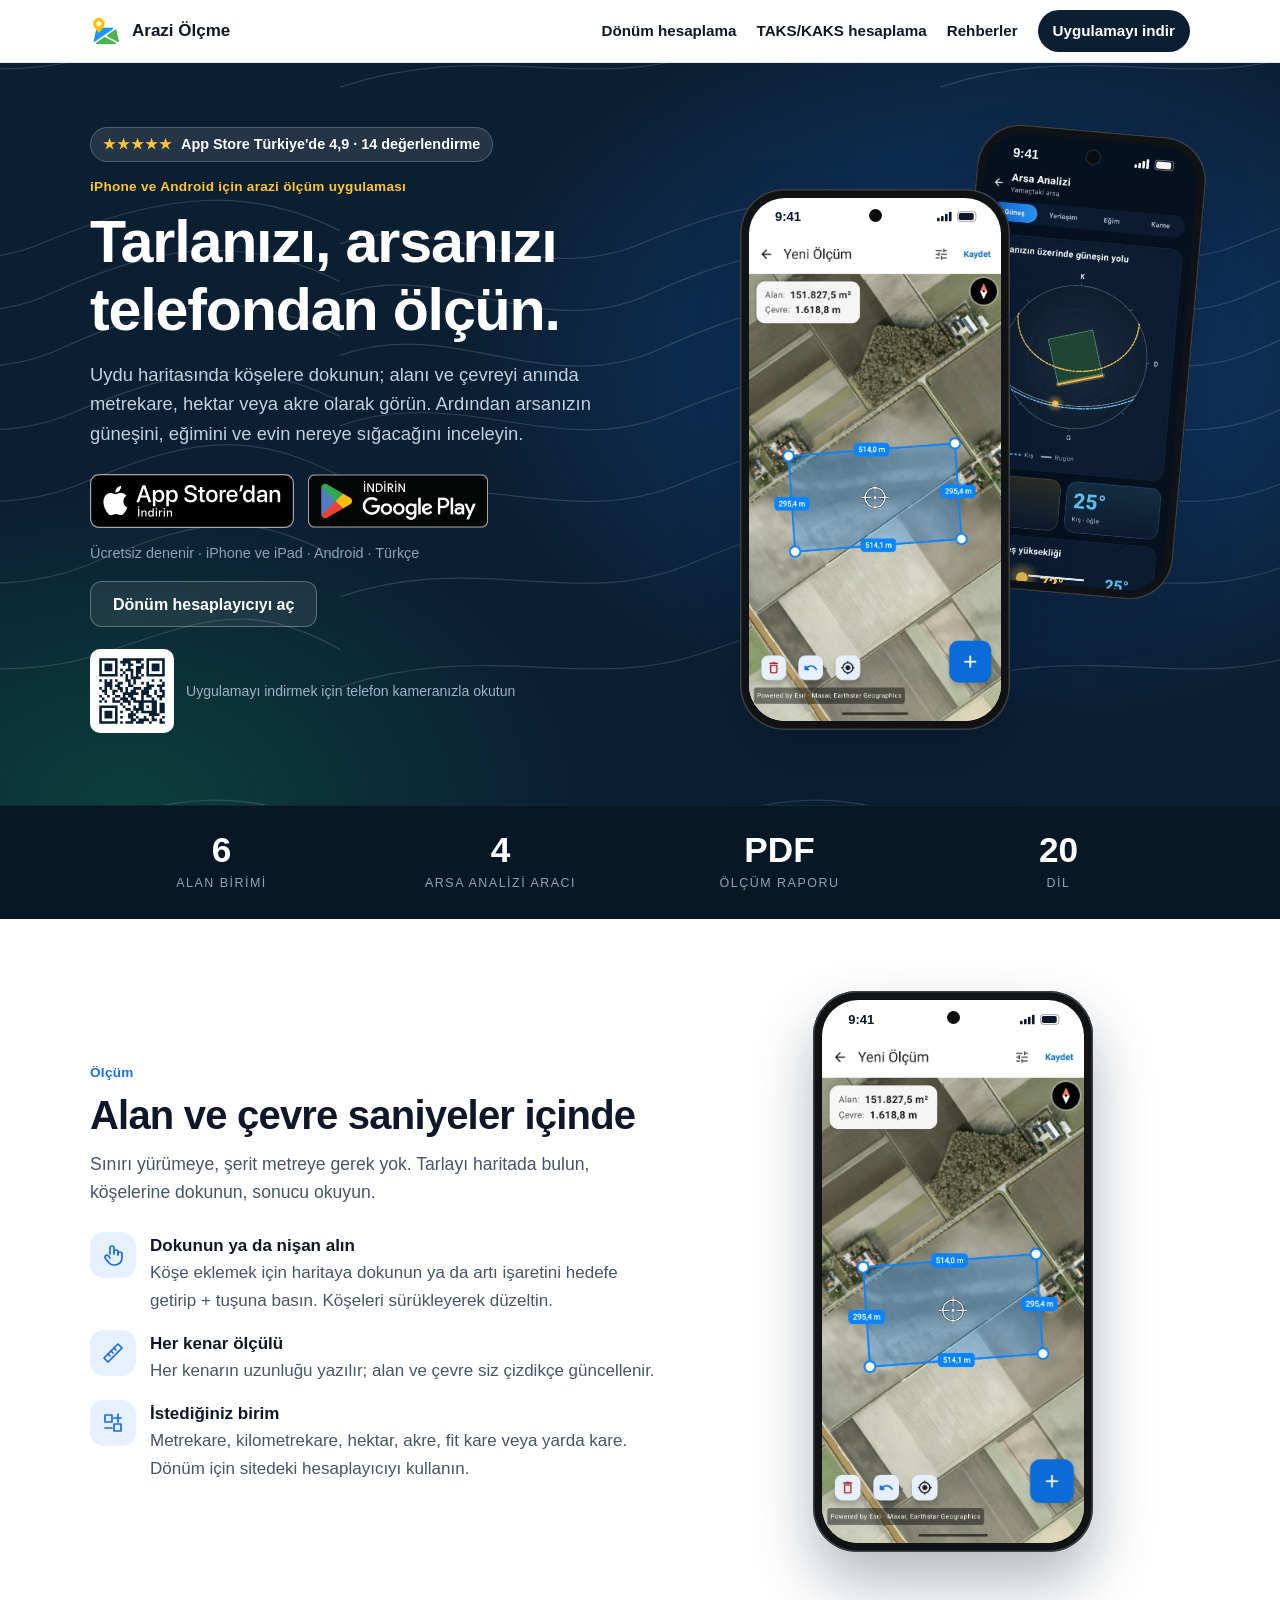
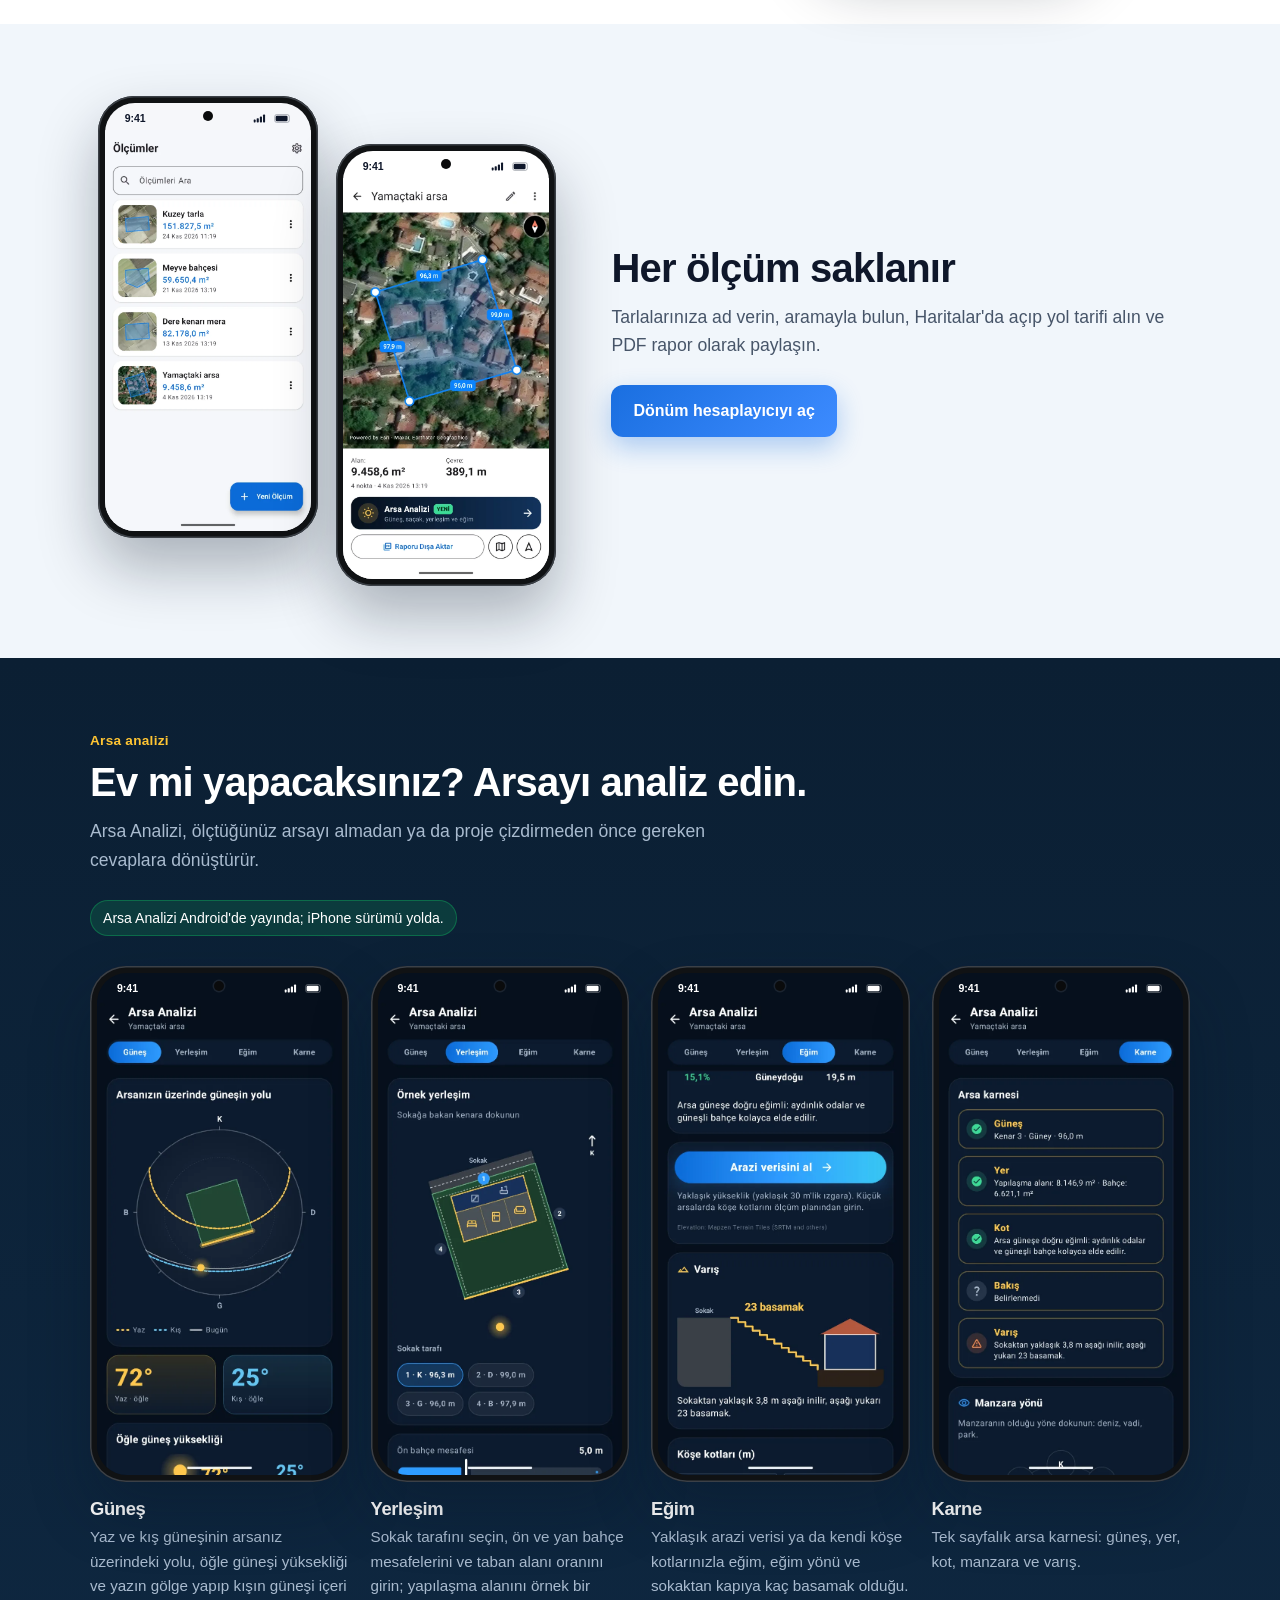
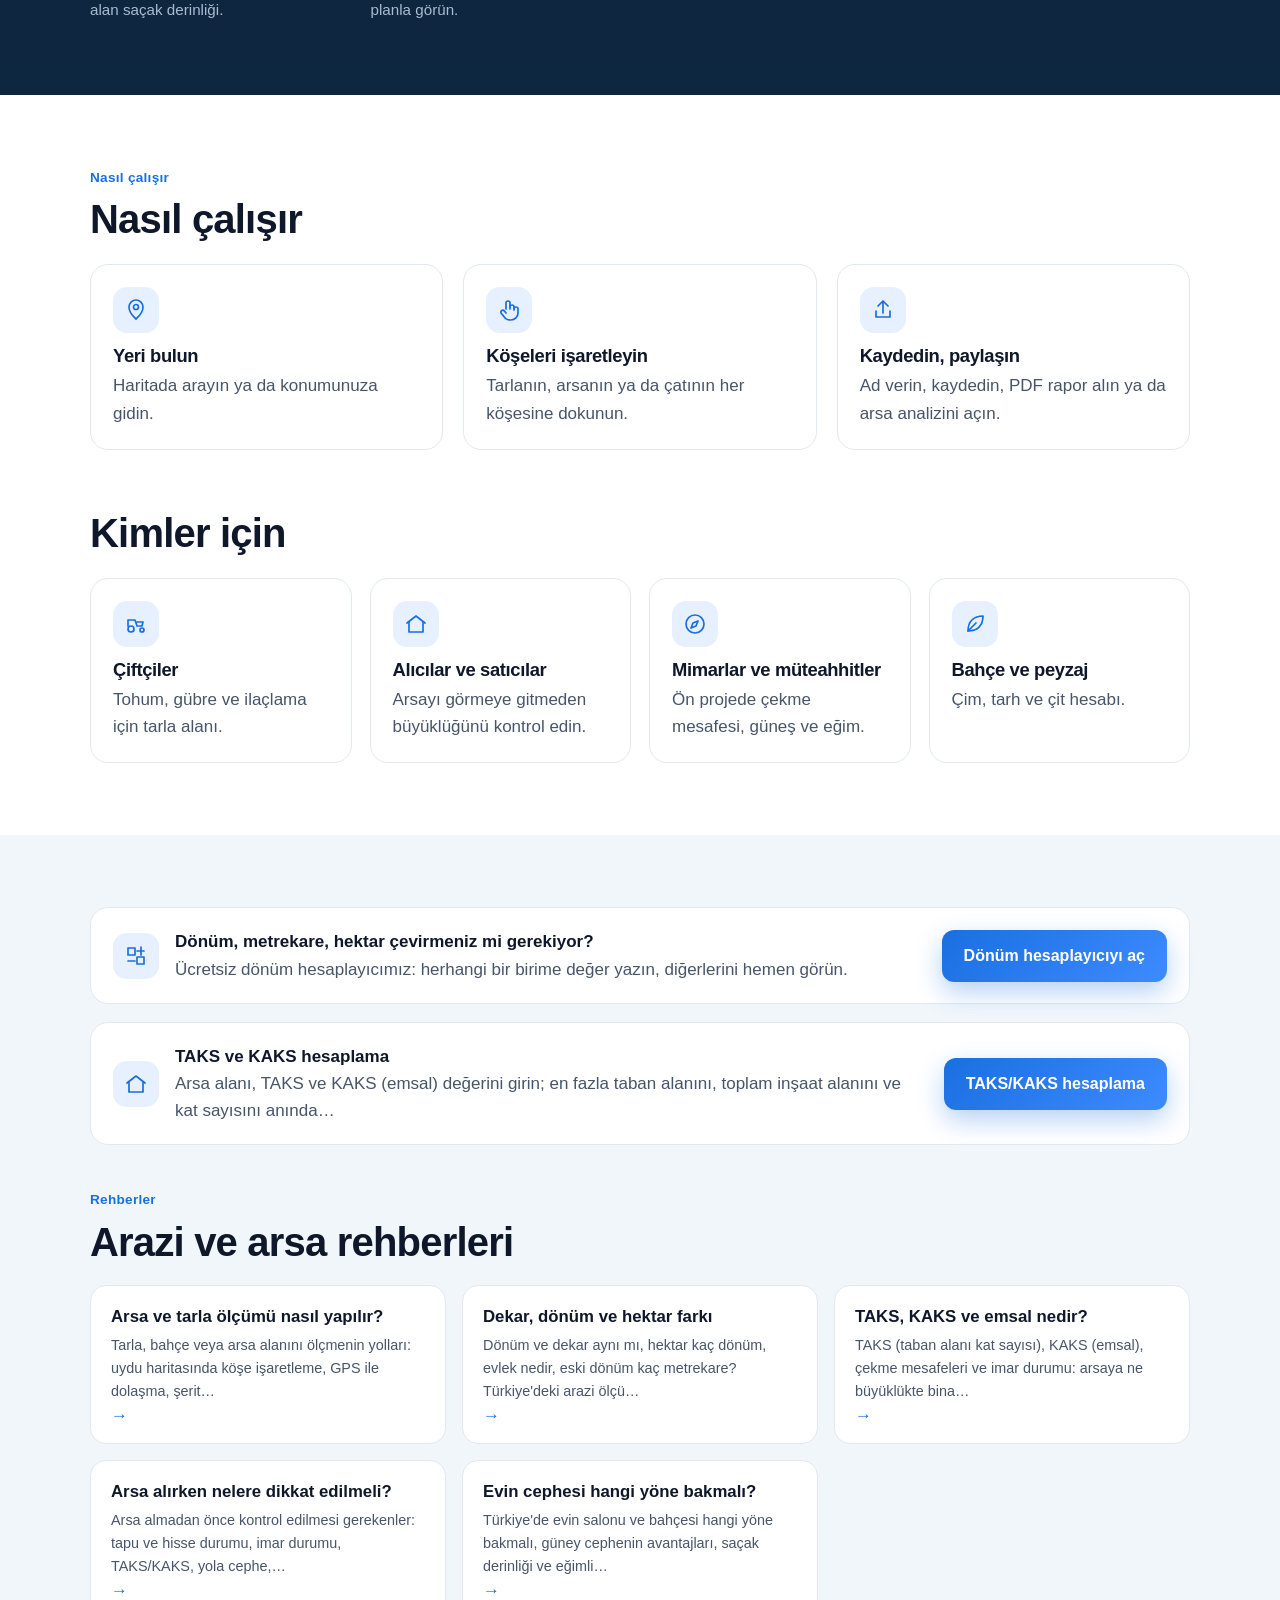
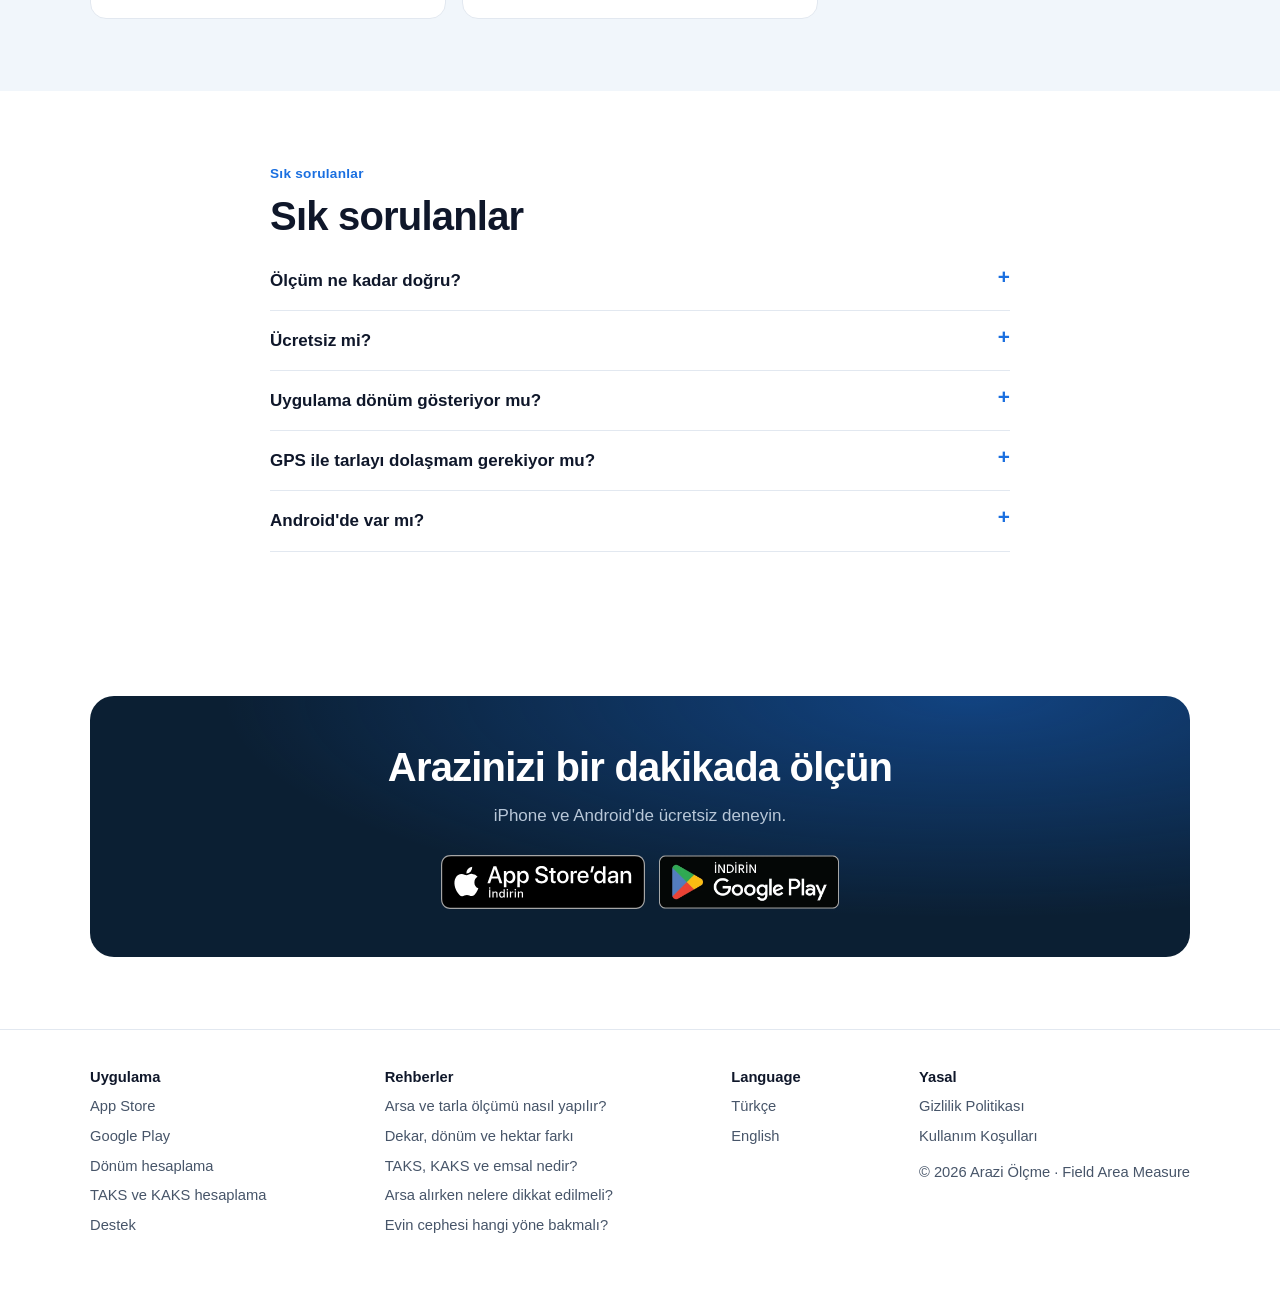
==== commit 970ca6a6: "Cleaner phone frames: crop Android status bar, draw a clean one in the app's colour; fix mobile layo" ====
--- a/index.html
+++ b/index.html
@@ -88,13 +88,24 @@
   .pair .back { width: 180px; } .pair .front { width: 215px; left: 0; }
 }
 
-/* Android-style device frame for the real screenshots */
-.device { position: relative; width: 100%; max-width: 290px; padding: 8px; border-radius: 40px; background: #0d0f12; box-shadow: inset 0 0 0 1.5px #3a3f46, 0 30px 60px rgba(8,20,35,.35); }
-.device img { width: 100%; height: auto; border-radius: 32px; aspect-ratio: 1 / 2; object-fit: cover; }
-.device .cam { position: absolute; top: 20px; left: 50%; width: 11px; height: 11px; margin-left: -5.5px; border-radius: 50%; background: #0d0f12; box-shadow: 0 0 0 2px #1d2229; z-index: 2; }
-.device.sm { max-width: 230px; padding: 6px; border-radius: 32px; }
-.device.sm img { border-radius: 26px; }
-.device.sm .cam { top: 15px; width: 9px; height: 9px; margin-left: -4.5px; }
+/* phone frame: real screenshots (status bar cropped) + drawn status bar */
+.device { position: relative; width: 100%; max-width: 280px; padding: 9px; border-radius: 44px; background: #101214; box-shadow: inset 0 0 0 1.5px #3b4047, 0 30px 60px rgba(8,20,35,.3); }
+.device .scr { border-radius: 36px; overflow: hidden; }
+.device .sbar { position: relative; display: flex; align-items: center; justify-content: space-between; height: 34px; padding: 4px 22px 0 26px; font: 600 13px/1 -apple-system, BlinkMacSystemFont, "Segoe UI", Roboto, sans-serif; }
+.device .ic { display: flex; gap: 5px; align-items: center; }
+.device .cam { position: absolute; left: 50%; top: 11px; width: 13px; height: 13px; margin-left: -6.5px; border-radius: 50%; background: #0a0b0c; box-shadow: 0 0 0 1.5px rgba(255,255,255,.08); }
+.device img { display: block; width: 100%; height: auto; }
+.device.sm { max-width: 220px; padding: 7px; border-radius: 36px; }
+.device.sm .scr { border-radius: 30px; }
+.device.sm .sbar { height: 27px; font-size: 10.5px; padding: 3px 17px 0 20px; }
+.device.sm .cam { top: 8px; width: 10px; height: 10px; margin-left: -5px; }
+.device.sm .ic svg { transform: scale(.8); }
+@media (max-width: 860px) {
+  .pair { height: auto; max-width: 270px; margin: 18px auto 0; }
+  .pair .back { display: none; }
+  .pair .front { position: relative; left: 0; width: 100%; }
+  .split .center .device { max-width: 250px; }
+}
 
 /* stats */
 .statbar { background: #081726; padding: 26px 0; border-top: 1px solid rgba(255,255,255,.06); }
@@ -106,10 +117,10 @@
 /* split sections */
 .split { display: grid; grid-template-columns: 1.1fr .9fr; gap: 48px; align-items: center; }
 .split.rev { grid-template-columns: .9fr 1.1fr; }
-.duo { gap: 18px; }
+.duo { gap: 18px; align-items: flex-start; }
 .duo .device { max-width: 220px; }
 .duo .device:last-child { margin-top: 48px; }
-@media (max-width: 860px) { .split, .split.rev { grid-template-columns: 1fr; gap: 28px; } .duo .device { max-width: 46%; } }
+@media (max-width: 860px) { .split, .split.rev { grid-template-columns: 1fr; gap: 28px; } .duo .device { max-width: 47%; } .duo .device:last-child { margin-top: 28px; } }
 .points { list-style: none; display: grid; gap: 16px; }
 .points li { display: flex; gap: 14px; align-items: flex-start; }
 .points p { color: var(--muted); }
@@ -233,17 +244,17 @@
 <p style="margin-top:16px"><a class="btn btn-ghost light" href="/donum-hesaplama/">Dönüm hesaplayıcıyı aç</a></p>
 <div class="qr"><img src="/assets/img/qr-app-store.svg" alt="QR code" width="84" height="84" loading="lazy"><span>Uygulamayı indirmek için telefon kameranızla okutun</span></div>
 </div>
-<div class="media"><div class="pair"><div class="device back"><i class="cam"></i><img src="/assets/img/screen-tr-site0.webp" alt="Arsa üzerinde güneşin yolu" width="645" height="1290" loading="lazy" decoding="async"></div><div class="device front"><i class="cam"></i><img src="/assets/img/screen-tr-measure.webp" alt="Arazi Ölçme uygulamasında uydu haritası üzerinde tarla ölçümü" width="645" height="1290" fetchpriority="high" decoding="async"></div></div></div>
+<div class="media"><div class="pair"><div class="device back"><div class="scr" style="background:rgb(6,16,29)"><div class="sbar" style="color:#fff;fill:#fff"><span>9:41</span><i class="cam"></i><span class="ic"><svg width="15" height="11" viewBox="0 0 17 11" aria-hidden="true"><rect x="0" y="7" width="3" height="4" rx="1"/><rect x="4.5" y="5" width="3" height="6" rx="1"/><rect x="9" y="2.5" width="3" height="8.5" rx="1"/><rect x="13.5" y="0" width="3" height="11" rx="1"/></svg><svg width="22" height="11" viewBox="0 0 25 12" aria-hidden="true"><rect x=".5" y=".5" width="21" height="11" rx="3" fill="none" stroke="currentColor" opacity=".45"/><rect x="2" y="2" width="17" height="8" rx="2"/></svg></span></div><img src="/assets/img/screen-tr-site0.webp" alt="Arsa üzerinde güneşin yolu" width="645" height="1252" loading="lazy" decoding="async"></div></div><div class="device front"><div class="scr" style="background:rgb(255,255,255)"><div class="sbar" style="color:#0f172a;fill:#0f172a"><span>9:41</span><i class="cam"></i><span class="ic"><svg width="15" height="11" viewBox="0 0 17 11" aria-hidden="true"><rect x="0" y="7" width="3" height="4" rx="1"/><rect x="4.5" y="5" width="3" height="6" rx="1"/><rect x="9" y="2.5" width="3" height="8.5" rx="1"/><rect x="13.5" y="0" width="3" height="11" rx="1"/></svg><svg width="22" height="11" viewBox="0 0 25 12" aria-hidden="true"><rect x=".5" y=".5" width="21" height="11" rx="3" fill="none" stroke="currentColor" opacity=".45"/><rect x="2" y="2" width="17" height="8" rx="2"/></svg></span></div><img src="/assets/img/screen-tr-measure.webp" alt="Arazi Ölçme uygulamasında uydu haritası üzerinde tarla ölçümü" width="645" height="1252" fetchpriority="high" decoding="async"></div></div></div></div>
 </div></section>
 <section class="statbar"><div class="wrap"><div class="stats"><div><b>6</b><span>alan birimi</span></div><div><b>4</b><span>arsa analizi aracı</span></div><div><b>PDF</b><span>ölçüm raporu</span></div><div><b>20</b><span>dil</span></div></div></div></section>
 
 <section><div class="wrap split">
 <div><p class="kick">Ölçüm</p><h2>Alan ve çevre saniyeler içinde</h2><p class="lead">Sınırı yürümeye, şerit metreye gerek yok. Tarlayı haritada bulun, köşelerine dokunun, sonucu okuyun.</p><ul class="points"><li><svg class="ico" width="24" height="24" viewBox="0 0 24 24" fill="none" stroke="currentColor" stroke-width="1.7" stroke-linecap="round" stroke-linejoin="round" aria-hidden="true"><path d="M9 11V5a2 2 0 0 1 4 0v6"/><path d="M13 9a2 2 0 0 1 4 0v3"/><path d="M17 11a2 2 0 0 1 4 0v4a7 7 0 0 1-7 7h-1a7 7 0 0 1-6-3.4L4 15a2 2 0 0 1 3.4-2L9 15"/></svg><div><b>Dokunun ya da nişan alın</b><p>Köşe eklemek için haritaya dokunun ya da artı işaretini hedefe getirip + tuşuna basın. Köşeleri sürükleyerek düzeltin.</p></div></li><li><svg class="ico" width="24" height="24" viewBox="0 0 24 24" fill="none" stroke="currentColor" stroke-width="1.7" stroke-linecap="round" stroke-linejoin="round" aria-hidden="true"><path d="M3 17 17 3l4 4L7 21z"/><path d="M7 13l2 2M10 10l2 2M13 7l2 2"/></svg><div><b>Her kenar ölçülü</b><p>Her kenarın uzunluğu yazılır; alan ve çevre siz çizdikçe güncellenir.</p></div></li><li><svg class="ico" width="24" height="24" viewBox="0 0 24 24" fill="none" stroke="currentColor" stroke-width="1.7" stroke-linecap="round" stroke-linejoin="round" aria-hidden="true"><path d="M4 4h7v7H4zM13 13h7v7h-7z"/><path d="M13 7h7M17 3v8M4 17h7"/></svg><div><b>İstediğiniz birim</b><p>Metrekare, kilometrekare, hektar, akre, fit kare veya yarda kare. Dönüm için sitedeki hesaplayıcıyı kullanın.</p></div></li></ul></div>
-<div class="center"><div class="device "><i class="cam"></i><img src="/assets/img/screen-tr-measure.webp" alt="Uydu haritasında tarla ölçümü" width="645" height="1290" loading="lazy" decoding="async"></div></div>
+<div class="center"><div class="device "><div class="scr" style="background:rgb(255,255,255)"><div class="sbar" style="color:#0f172a;fill:#0f172a"><span>9:41</span><i class="cam"></i><span class="ic"><svg width="15" height="11" viewBox="0 0 17 11" aria-hidden="true"><rect x="0" y="7" width="3" height="4" rx="1"/><rect x="4.5" y="5" width="3" height="6" rx="1"/><rect x="9" y="2.5" width="3" height="8.5" rx="1"/><rect x="13.5" y="0" width="3" height="11" rx="1"/></svg><svg width="22" height="11" viewBox="0 0 25 12" aria-hidden="true"><rect x=".5" y=".5" width="21" height="11" rx="3" fill="none" stroke="currentColor" opacity=".45"/><rect x="2" y="2" width="17" height="8" rx="2"/></svg></span></div><img src="/assets/img/screen-tr-measure.webp" alt="Uydu haritasında tarla ölçümü" width="645" height="1252" loading="lazy" decoding="async"></div></div></div>
 </div></section>
 
 <section class="alt"><div class="wrap split rev">
-<div class="center duo"><div class="device sm"><i class="cam"></i><img src="/assets/img/screen-tr-list.webp" alt="Kaydedilmiş ölçümler listesi" width="645" height="1290" loading="lazy" decoding="async"></div><div class="device sm"><i class="cam"></i><img src="/assets/img/screen-tr-detail.webp" alt="Kaydedilmiş arsa, alan ve çevre" width="645" height="1290" loading="lazy" decoding="async"></div></div>
+<div class="center duo"><div class="device sm"><div class="scr" style="background:rgb(246,247,250)"><div class="sbar" style="color:#0f172a;fill:#0f172a"><span>9:41</span><i class="cam"></i><span class="ic"><svg width="15" height="11" viewBox="0 0 17 11" aria-hidden="true"><rect x="0" y="7" width="3" height="4" rx="1"/><rect x="4.5" y="5" width="3" height="6" rx="1"/><rect x="9" y="2.5" width="3" height="8.5" rx="1"/><rect x="13.5" y="0" width="3" height="11" rx="1"/></svg><svg width="22" height="11" viewBox="0 0 25 12" aria-hidden="true"><rect x=".5" y=".5" width="21" height="11" rx="3" fill="none" stroke="currentColor" opacity=".45"/><rect x="2" y="2" width="17" height="8" rx="2"/></svg></span></div><img src="/assets/img/screen-tr-list.webp" alt="Kaydedilmiş ölçümler listesi" width="645" height="1252" loading="lazy" decoding="async"></div></div><div class="device sm"><div class="scr" style="background:rgb(255,255,255)"><div class="sbar" style="color:#0f172a;fill:#0f172a"><span>9:41</span><i class="cam"></i><span class="ic"><svg width="15" height="11" viewBox="0 0 17 11" aria-hidden="true"><rect x="0" y="7" width="3" height="4" rx="1"/><rect x="4.5" y="5" width="3" height="6" rx="1"/><rect x="9" y="2.5" width="3" height="8.5" rx="1"/><rect x="13.5" y="0" width="3" height="11" rx="1"/></svg><svg width="22" height="11" viewBox="0 0 25 12" aria-hidden="true"><rect x=".5" y=".5" width="21" height="11" rx="3" fill="none" stroke="currentColor" opacity=".45"/><rect x="2" y="2" width="17" height="8" rx="2"/></svg></span></div><img src="/assets/img/screen-tr-detail.webp" alt="Kaydedilmiş arsa, alan ve çevre" width="645" height="1252" loading="lazy" decoding="async"></div></div></div>
 <div><h2>Her ölçüm saklanır</h2><p class="lead">Tarlalarınıza ad verin, aramayla bulun, Haritalar&#x27;da açıp yol tarifi alın ve PDF rapor olarak paylaşın.</p>
 <a class="btn btn-primary" href="/donum-hesaplama/">Dönüm hesaplayıcıyı aç</a></div>
 </div></section>
@@ -251,7 +262,7 @@
 <section class="dark"><div class="wrap">
 <p class="kick">Arsa analizi</p><h2>Ev mi yapacaksınız? Arsayı analiz edin.</h2><p class="lead">Arsa Analizi, ölçtüğünüz arsayı almadan ya da proje çizdirmeden önce gereken cevaplara dönüştürür.</p>
 <p class="pill">Arsa Analizi Android&#x27;de yayında; iPhone sürümü yolda.</p>
-<div class="stabs"><div class="stab"><div class="device sm"><i class="cam"></i><img src="/assets/img/screen-tr-site0.webp" alt="Arsa üzerinde güneşin yolu" width="645" height="1290" loading="lazy" decoding="async"></div><h3>Güneş</h3><p>Yaz ve kış güneşinin arsanız üzerindeki yolu, öğle güneşi yüksekliği ve yazın gölge yapıp kışın güneşi içeri alan saçak derinliği.</p></div><div class="stab"><div class="device sm"><i class="cam"></i><img src="/assets/img/screen-tr-site1.webp" alt="Yapılaşma alanı ve örnek yerleşim" width="645" height="1290" loading="lazy" decoding="async"></div><h3>Yerleşim</h3><p>Sokak tarafını seçin, ön ve yan bahçe mesafelerini ve taban alanı oranını girin; yapılaşma alanını örnek bir planla görün.</p></div><div class="stab"><div class="device sm"><i class="cam"></i><img src="/assets/img/screen-tr-site2.webp" alt="Eğim ve sokaktan basamak sayısı" width="645" height="1290" loading="lazy" decoding="async"></div><h3>Eğim</h3><p>Yaklaşık arazi verisi ya da kendi köşe kotlarınızla eğim, eğim yönü ve sokaktan kapıya kaç basamak olduğu.</p></div><div class="stab"><div class="device sm"><i class="cam"></i><img src="/assets/img/screen-tr-site3.webp" alt="Arsa karnesi" width="645" height="1290" loading="lazy" decoding="async"></div><h3>Karne</h3><p>Tek sayfalık arsa karnesi: güneş, yer, kot, manzara ve varış.</p></div></div>
+<div class="stabs"><div class="stab"><div class="device sm"><div class="scr" style="background:rgb(6,16,29)"><div class="sbar" style="color:#fff;fill:#fff"><span>9:41</span><i class="cam"></i><span class="ic"><svg width="15" height="11" viewBox="0 0 17 11" aria-hidden="true"><rect x="0" y="7" width="3" height="4" rx="1"/><rect x="4.5" y="5" width="3" height="6" rx="1"/><rect x="9" y="2.5" width="3" height="8.5" rx="1"/><rect x="13.5" y="0" width="3" height="11" rx="1"/></svg><svg width="22" height="11" viewBox="0 0 25 12" aria-hidden="true"><rect x=".5" y=".5" width="21" height="11" rx="3" fill="none" stroke="currentColor" opacity=".45"/><rect x="2" y="2" width="17" height="8" rx="2"/></svg></span></div><img src="/assets/img/screen-tr-site0.webp" alt="Arsa üzerinde güneşin yolu" width="645" height="1252" loading="lazy" decoding="async"></div></div><h3>Güneş</h3><p>Yaz ve kış güneşinin arsanız üzerindeki yolu, öğle güneşi yüksekliği ve yazın gölge yapıp kışın güneşi içeri alan saçak derinliği.</p></div><div class="stab"><div class="device sm"><div class="scr" style="background:rgb(6,16,29)"><div class="sbar" style="color:#fff;fill:#fff"><span>9:41</span><i class="cam"></i><span class="ic"><svg width="15" height="11" viewBox="0 0 17 11" aria-hidden="true"><rect x="0" y="7" width="3" height="4" rx="1"/><rect x="4.5" y="5" width="3" height="6" rx="1"/><rect x="9" y="2.5" width="3" height="8.5" rx="1"/><rect x="13.5" y="0" width="3" height="11" rx="1"/></svg><svg width="22" height="11" viewBox="0 0 25 12" aria-hidden="true"><rect x=".5" y=".5" width="21" height="11" rx="3" fill="none" stroke="currentColor" opacity=".45"/><rect x="2" y="2" width="17" height="8" rx="2"/></svg></span></div><img src="/assets/img/screen-tr-site1.webp" alt="Yapılaşma alanı ve örnek yerleşim" width="645" height="1252" loading="lazy" decoding="async"></div></div><h3>Yerleşim</h3><p>Sokak tarafını seçin, ön ve yan bahçe mesafelerini ve taban alanı oranını girin; yapılaşma alanını örnek bir planla görün.</p></div><div class="stab"><div class="device sm"><div class="scr" style="background:rgb(6,16,29)"><div class="sbar" style="color:#fff;fill:#fff"><span>9:41</span><i class="cam"></i><span class="ic"><svg width="15" height="11" viewBox="0 0 17 11" aria-hidden="true"><rect x="0" y="7" width="3" height="4" rx="1"/><rect x="4.5" y="5" width="3" height="6" rx="1"/><rect x="9" y="2.5" width="3" height="8.5" rx="1"/><rect x="13.5" y="0" width="3" height="11" rx="1"/></svg><svg width="22" height="11" viewBox="0 0 25 12" aria-hidden="true"><rect x=".5" y=".5" width="21" height="11" rx="3" fill="none" stroke="currentColor" opacity=".45"/><rect x="2" y="2" width="17" height="8" rx="2"/></svg></span></div><img src="/assets/img/screen-tr-site2.webp" alt="Eğim ve sokaktan basamak sayısı" width="645" height="1252" loading="lazy" decoding="async"></div></div><h3>Eğim</h3><p>Yaklaşık arazi verisi ya da kendi köşe kotlarınızla eğim, eğim yönü ve sokaktan kapıya kaç basamak olduğu.</p></div><div class="stab"><div class="device sm"><div class="scr" style="background:rgb(6,16,29)"><div class="sbar" style="color:#fff;fill:#fff"><span>9:41</span><i class="cam"></i><span class="ic"><svg width="15" height="11" viewBox="0 0 17 11" aria-hidden="true"><rect x="0" y="7" width="3" height="4" rx="1"/><rect x="4.5" y="5" width="3" height="6" rx="1"/><rect x="9" y="2.5" width="3" height="8.5" rx="1"/><rect x="13.5" y="0" width="3" height="11" rx="1"/></svg><svg width="22" height="11" viewBox="0 0 25 12" aria-hidden="true"><rect x=".5" y=".5" width="21" height="11" rx="3" fill="none" stroke="currentColor" opacity=".45"/><rect x="2" y="2" width="17" height="8" rx="2"/></svg></span></div><img src="/assets/img/screen-tr-site3.webp" alt="Arsa karnesi" width="645" height="1252" loading="lazy" decoding="async"></div></div><h3>Karne</h3><p>Tek sayfalık arsa karnesi: güneş, yer, kot, manzara ve varış.</p></div></div>
 </div></section>
 
 <section><div class="wrap">
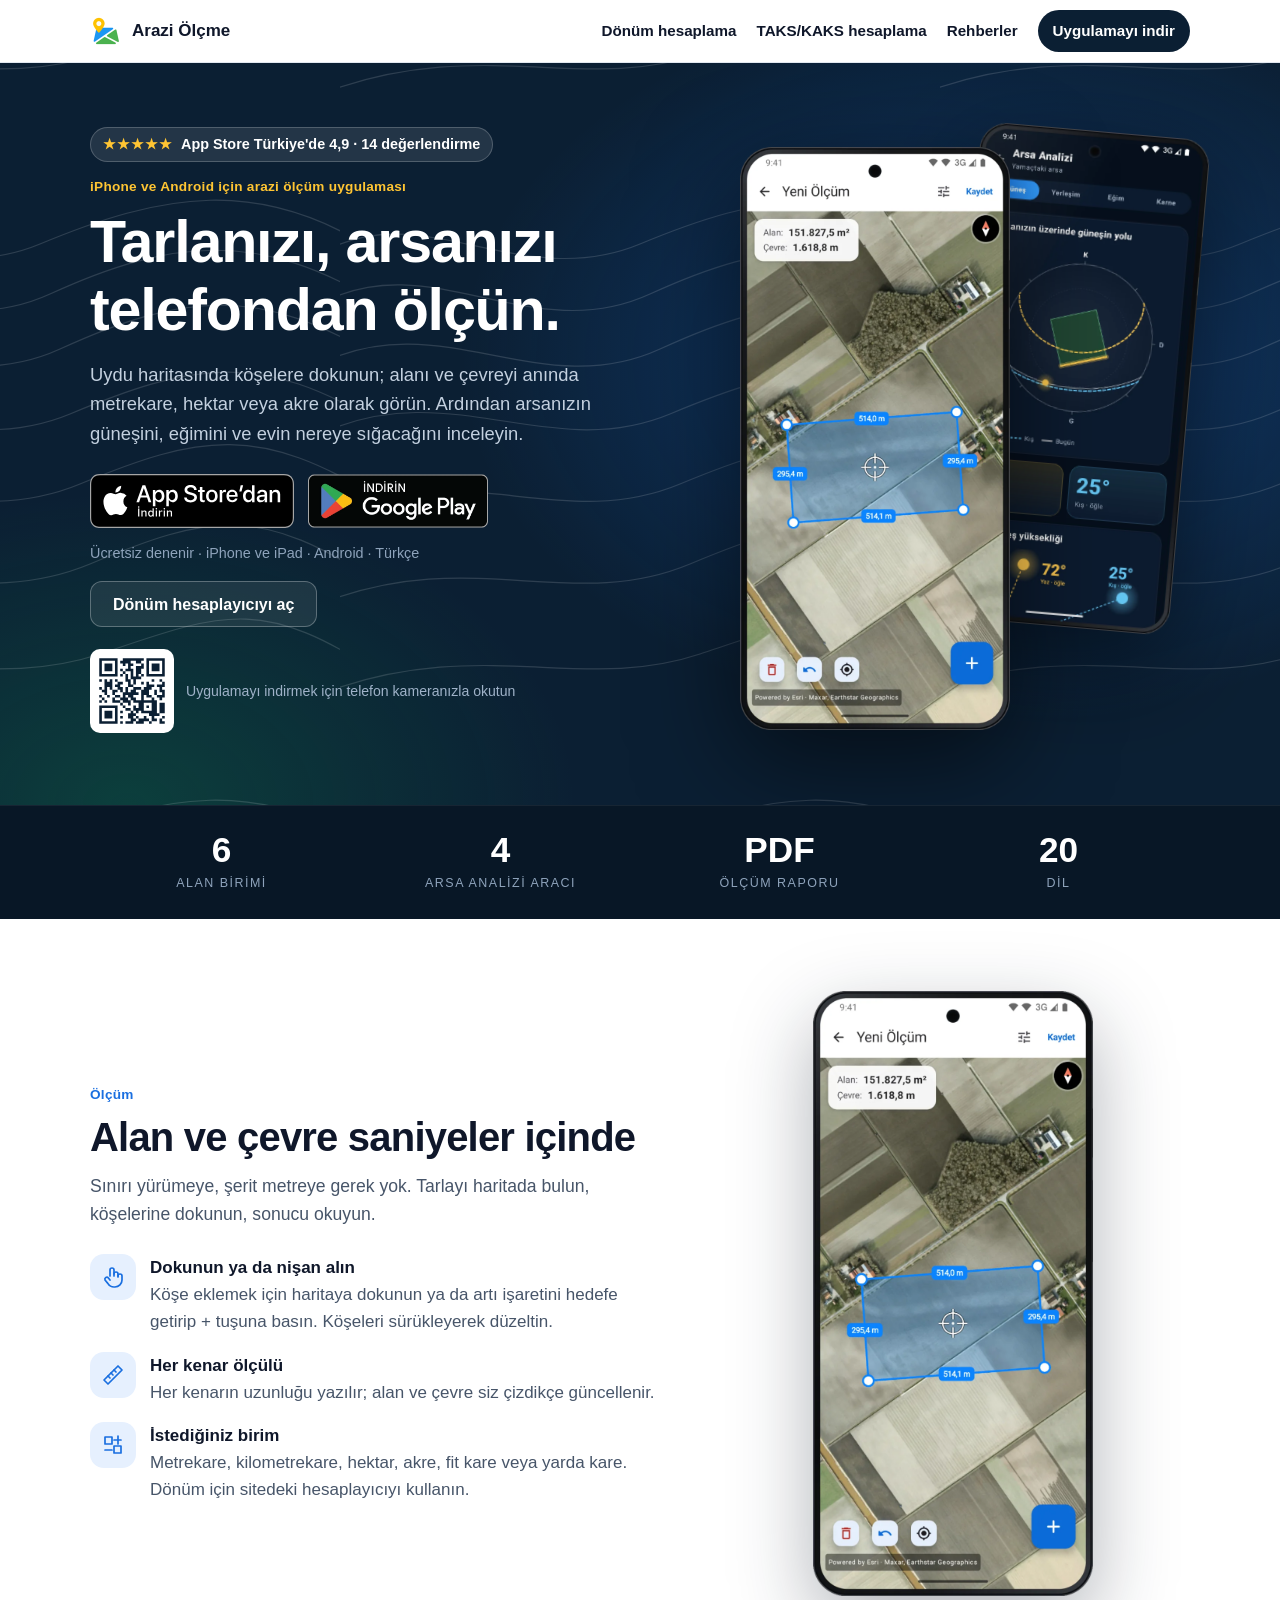
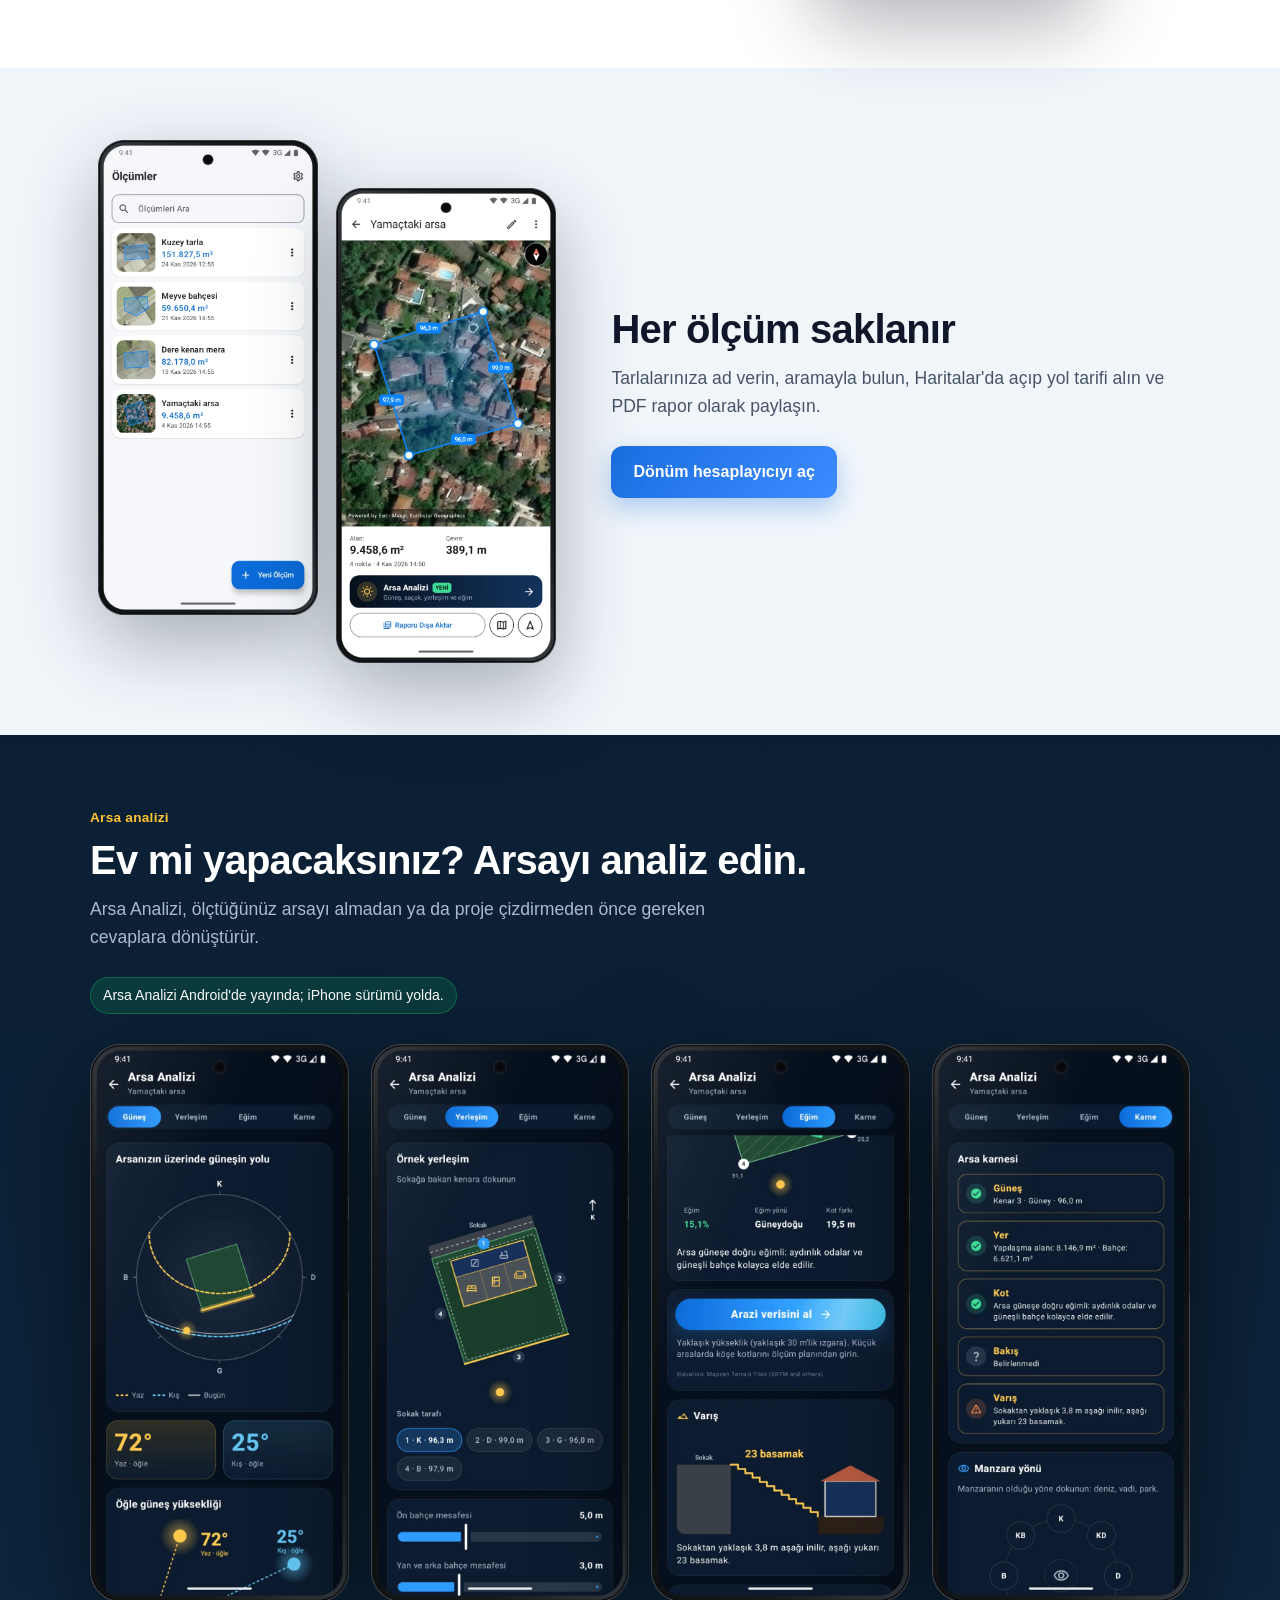
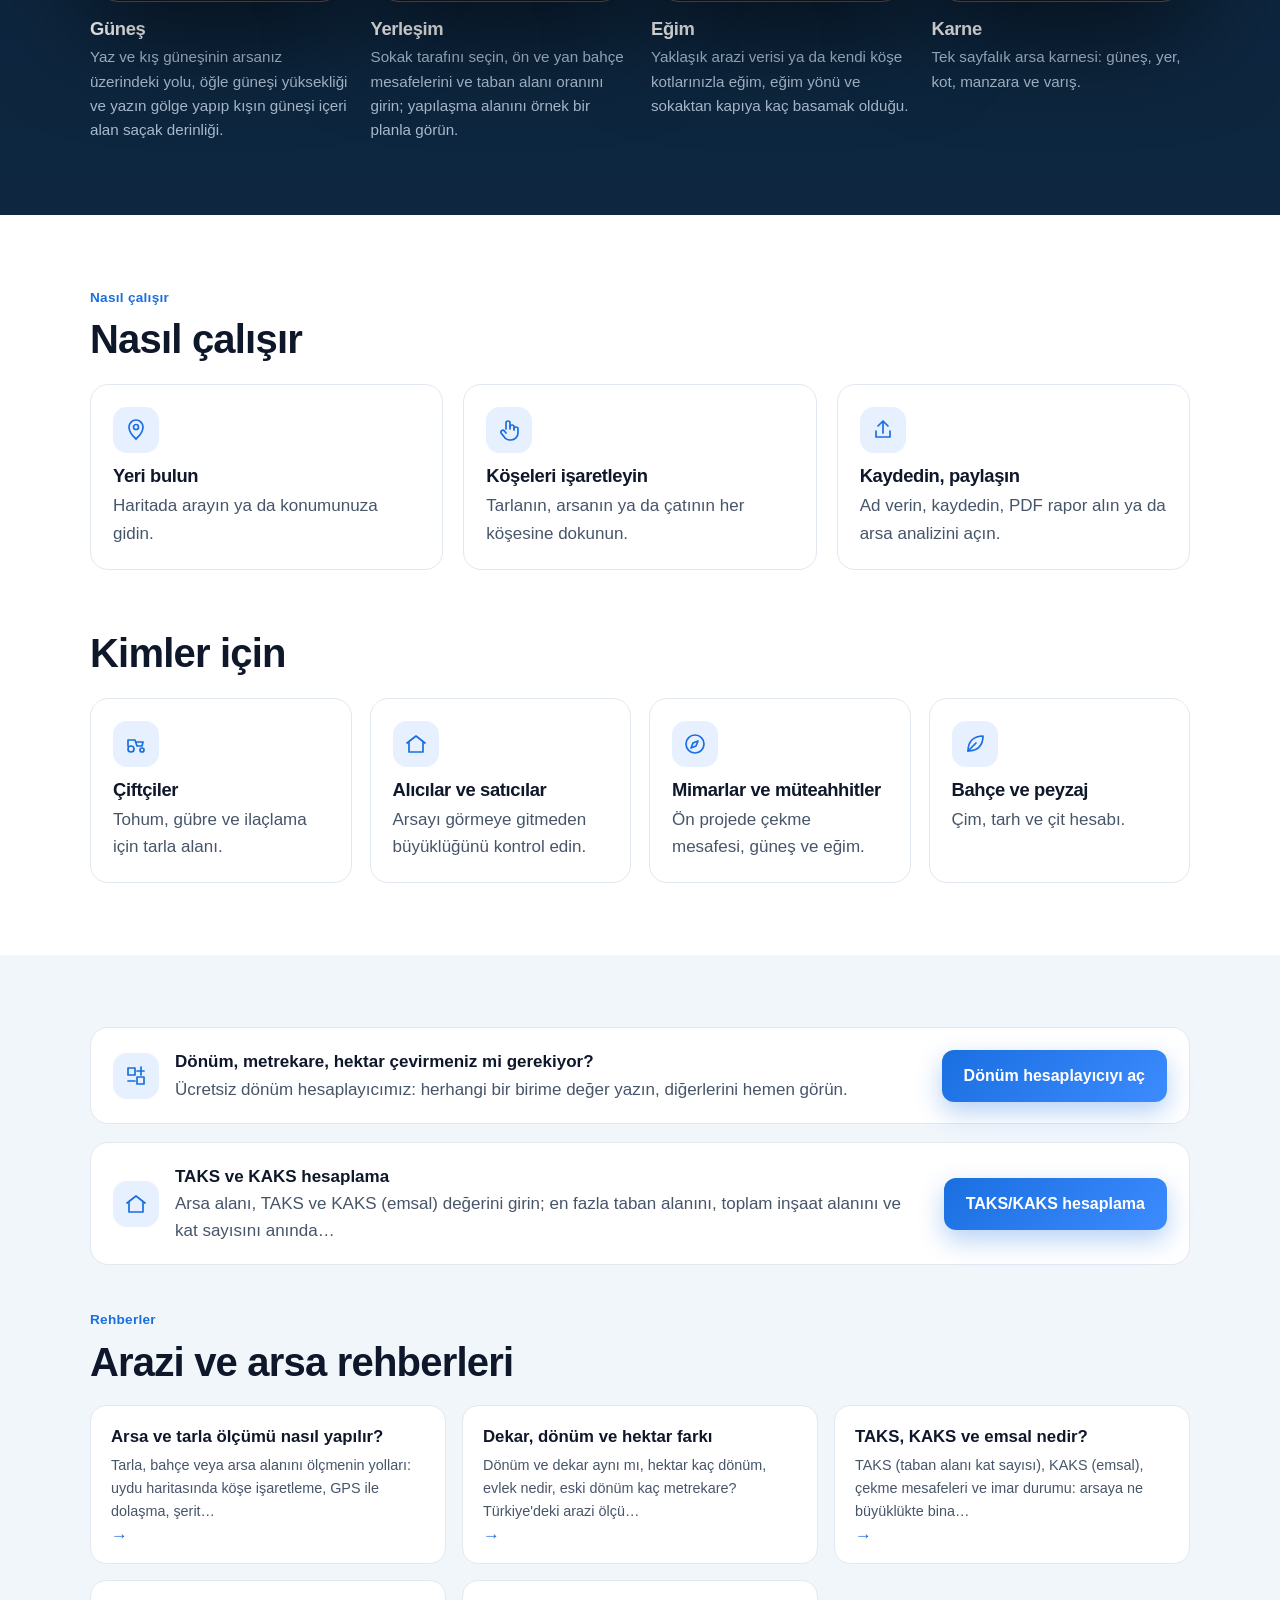
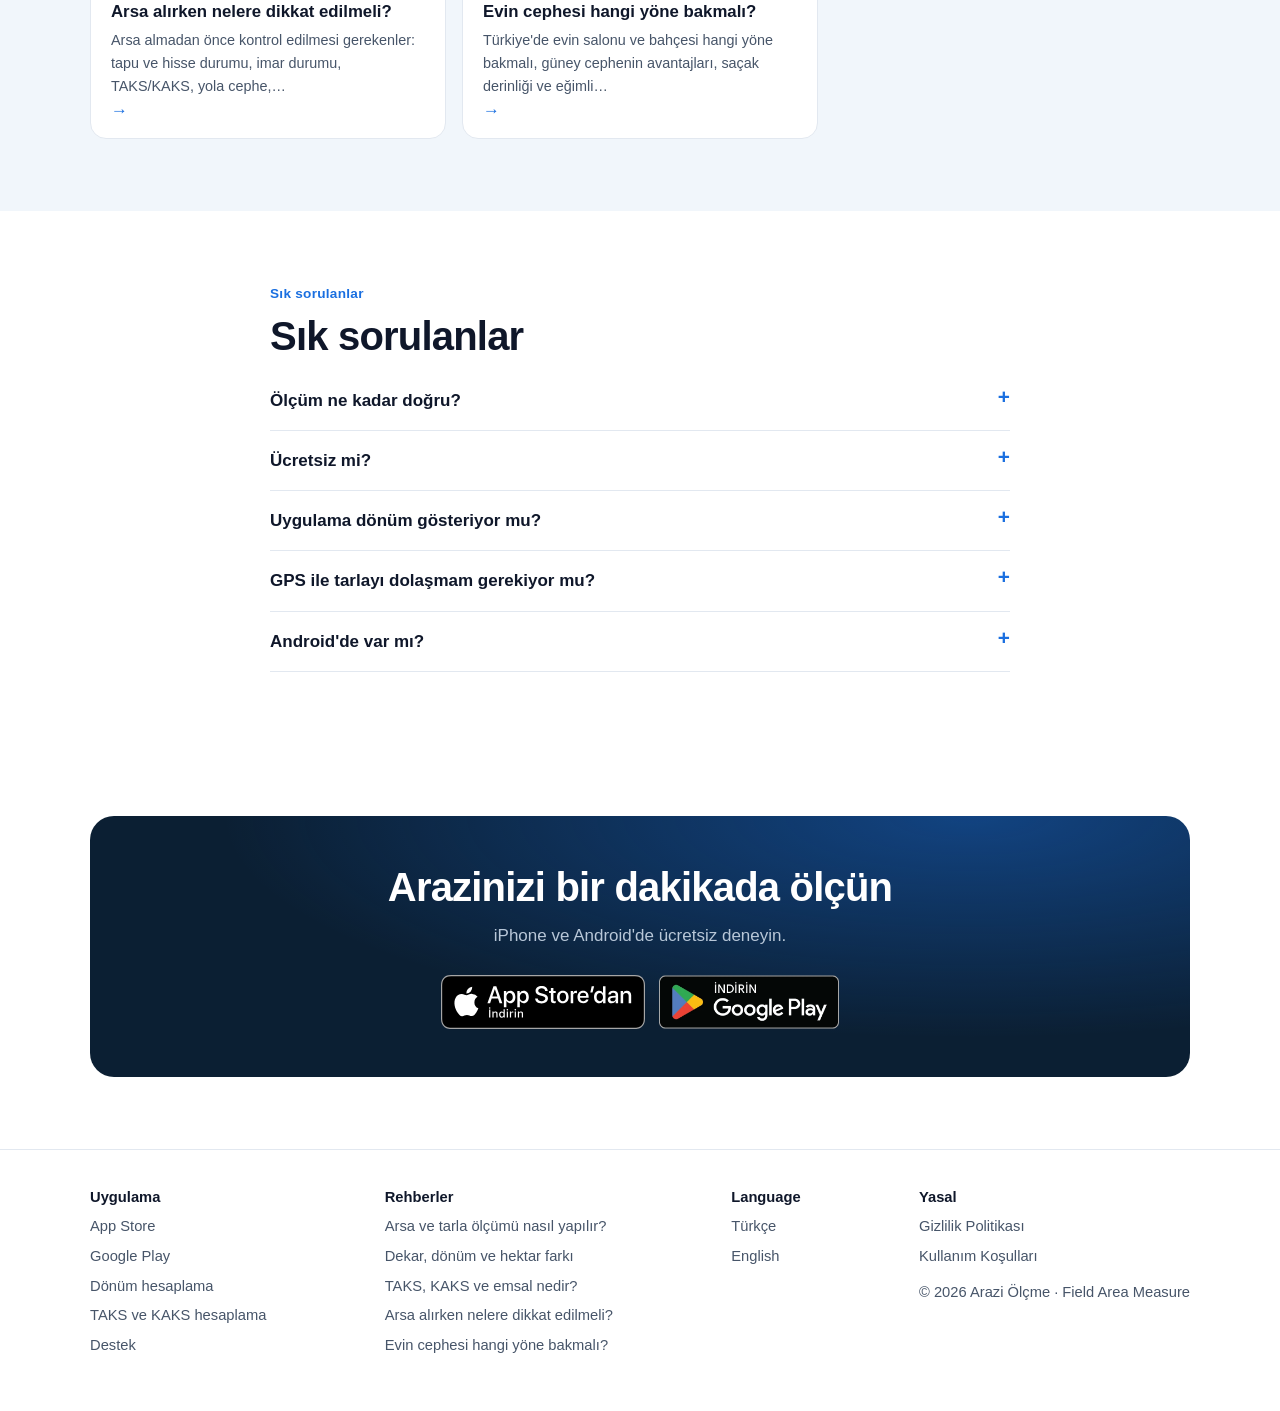
==== commit 9662e6b0: "Real-device phone mockups: recapture app screens at 1080x2400 and frame them as a modern phone - too" ====
--- a/index.html
+++ b/index.html
@@ -79,7 +79,7 @@
 @media (min-width: 900px) and (hover: hover) { .qr { display: flex; } }
 .pair { position: relative; height: 600px; max-width: 470px; margin-left: auto; }
 .pair .device { position: absolute; }
-.pair .back { right: 0; top: 0; width: 230px; transform: rotate(5deg); opacity: .95; }
+.pair .back { right: 0; top: 0; width: 230px; transform: rotate(5deg); }
 .pair .front { left: 20px; bottom: 0; width: 270px; }
 @media (max-width: 860px) {
   .hero.land { padding: 36px 0 48px; }
@@ -88,23 +88,15 @@
   .pair .back { width: 180px; } .pair .front { width: 215px; left: 0; }
 }
 
-/* phone frame: real screenshots (status bar cropped) + drawn status bar */
-.device { position: relative; width: 100%; max-width: 280px; padding: 9px; border-radius: 44px; background: #101214; box-shadow: inset 0 0 0 1.5px #3b4047, 0 30px 60px rgba(8,20,35,.3); }
-.device .scr { border-radius: 36px; overflow: hidden; }
-.device .sbar { position: relative; display: flex; align-items: center; justify-content: space-between; height: 34px; padding: 4px 22px 0 26px; font: 600 13px/1 -apple-system, BlinkMacSystemFont, "Segoe UI", Roboto, sans-serif; }
-.device .ic { display: flex; gap: 5px; align-items: center; }
-.device .cam { position: absolute; left: 50%; top: 11px; width: 13px; height: 13px; margin-left: -6.5px; border-radius: 50%; background: #0a0b0c; box-shadow: 0 0 0 1.5px rgba(255,255,255,.08); }
-.device img { display: block; width: 100%; height: auto; }
-.device.sm { max-width: 220px; padding: 7px; border-radius: 36px; }
-.device.sm .scr { border-radius: 30px; }
-.device.sm .sbar { height: 27px; font-size: 10.5px; padding: 3px 17px 0 20px; }
-.device.sm .cam { top: 8px; width: 10px; height: 10px; margin-left: -5px; }
-.device.sm .ic svg { transform: scale(.8); }
+/* phone mockups: pre-rendered images (tools/mockup.js), only size and shadow here */
+img.device { display: block; width: 100%; max-width: 280px; height: auto; filter: drop-shadow(0 28px 40px rgba(8,20,35,.32)); }
+img.device.sm { max-width: 220px; }
+section.dark img.device, .hero img.device { filter: drop-shadow(0 30px 50px rgba(0,0,0,.55)); }
 @media (max-width: 860px) {
-  .pair { height: auto; max-width: 270px; margin: 18px auto 0; }
+  .pair { height: auto; max-width: 260px; margin: 18px auto 0; }
   .pair .back { display: none; }
   .pair .front { position: relative; left: 0; width: 100%; }
-  .split .center .device { max-width: 250px; }
+  .split .center img.device { max-width: 250px; }
 }
 
 /* stats */
@@ -118,9 +110,9 @@
 .split { display: grid; grid-template-columns: 1.1fr .9fr; gap: 48px; align-items: center; }
 .split.rev { grid-template-columns: .9fr 1.1fr; }
 .duo { gap: 18px; align-items: flex-start; }
-.duo .device { max-width: 220px; }
-.duo .device:last-child { margin-top: 48px; }
-@media (max-width: 860px) { .split, .split.rev { grid-template-columns: 1fr; gap: 28px; } .duo .device { max-width: 47%; } .duo .device:last-child { margin-top: 28px; } }
+.duo img.device { max-width: 220px; min-width: 0; flex: 1 1 0; }
+.duo img.device:last-child { margin-top: 48px; }
+@media (max-width: 860px) { .split, .split.rev { grid-template-columns: 1fr; gap: 28px; } .duo img.device { max-width: 47%; } .duo img.device:last-child { margin-top: 28px; } }
 .points { list-style: none; display: grid; gap: 16px; }
 .points li { display: flex; gap: 14px; align-items: flex-start; }
 .points p { color: var(--muted); }
@@ -133,9 +125,9 @@
 .pill { display: inline-block; font-size: .88rem; color: #fff; background: rgba(15,157,88,.22); border: 1px solid rgba(15,157,88,.5); padding: 6px 12px; border-radius: 999px; margin-bottom: 30px; }
 .stabs { display: grid; grid-template-columns: repeat(4, 1fr); gap: 22px; }
 .stab h3 { color: #fff; margin-top: 16px; } .stab p { color: #a9bbcf; font-size: .95rem; }
-.stab .device { max-width: 100%; }
+.stab img.device { max-width: 100%; }
 @media (max-width: 960px) { .stabs { grid-template-columns: 1fr 1fr; } }
-@media (max-width: 520px) { .stabs { grid-template-columns: 1fr; } .stab .device { max-width: 250px; margin: 0 auto; } }
+@media (max-width: 520px) { .stabs { grid-template-columns: 1fr; } .stab img.device { max-width: 250px; margin: 0 auto; } }
 
 /* cards */
 .grid3 { display: grid; grid-template-columns: repeat(3, 1fr); gap: 20px; }
@@ -179,7 +171,7 @@
 .banner .intro { color: #c3d0df; font-size: 1.12rem; }
 .banner .upd { color: #8ea3bb; font-size: .85rem; margin-top: 12px; }
 .crumbs, .crumbs a { color: #8ea3bb; font-size: .88rem; }
-.banner-art .device { margin: 0 auto; max-width: 210px; }
+.banner-art img.device { margin: 0 auto; max-width: 210px; }
 @media (max-width: 860px) { .banner-in { grid-template-columns: 1fr; } .banner-art { display: none; } }
 .prose h2 { margin-top: 36px; font-size: 1.6rem; }
 .prose p, .prose ul, .prose ol { margin: 12px 0; }
@@ -244,17 +236,17 @@
 <p style="margin-top:16px"><a class="btn btn-ghost light" href="/donum-hesaplama/">Dönüm hesaplayıcıyı aç</a></p>
 <div class="qr"><img src="/assets/img/qr-app-store.svg" alt="QR code" width="84" height="84" loading="lazy"><span>Uygulamayı indirmek için telefon kameranızla okutun</span></div>
 </div>
-<div class="media"><div class="pair"><div class="device back"><div class="scr" style="background:rgb(6,16,29)"><div class="sbar" style="color:#fff;fill:#fff"><span>9:41</span><i class="cam"></i><span class="ic"><svg width="15" height="11" viewBox="0 0 17 11" aria-hidden="true"><rect x="0" y="7" width="3" height="4" rx="1"/><rect x="4.5" y="5" width="3" height="6" rx="1"/><rect x="9" y="2.5" width="3" height="8.5" rx="1"/><rect x="13.5" y="0" width="3" height="11" rx="1"/></svg><svg width="22" height="11" viewBox="0 0 25 12" aria-hidden="true"><rect x=".5" y=".5" width="21" height="11" rx="3" fill="none" stroke="currentColor" opacity=".45"/><rect x="2" y="2" width="17" height="8" rx="2"/></svg></span></div><img src="/assets/img/screen-tr-site0.webp" alt="Arsa üzerinde güneşin yolu" width="645" height="1252" loading="lazy" decoding="async"></div></div><div class="device front"><div class="scr" style="background:rgb(255,255,255)"><div class="sbar" style="color:#0f172a;fill:#0f172a"><span>9:41</span><i class="cam"></i><span class="ic"><svg width="15" height="11" viewBox="0 0 17 11" aria-hidden="true"><rect x="0" y="7" width="3" height="4" rx="1"/><rect x="4.5" y="5" width="3" height="6" rx="1"/><rect x="9" y="2.5" width="3" height="8.5" rx="1"/><rect x="13.5" y="0" width="3" height="11" rx="1"/></svg><svg width="22" height="11" viewBox="0 0 25 12" aria-hidden="true"><rect x=".5" y=".5" width="21" height="11" rx="3" fill="none" stroke="currentColor" opacity=".45"/><rect x="2" y="2" width="17" height="8" rx="2"/></svg></span></div><img src="/assets/img/screen-tr-measure.webp" alt="Arazi Ölçme uygulamasında uydu haritası üzerinde tarla ölçümü" width="645" height="1252" fetchpriority="high" decoding="async"></div></div></div></div>
+<div class="media"><div class="pair"><img class="device back" src="/assets/img/screen-tr-site0.webp" alt="Arsa üzerinde güneşin yolu" width="720" height="1555" loading="lazy" decoding="async"><img class="device front" src="/assets/img/screen-tr-measure.webp" alt="Arazi Ölçme uygulamasında uydu haritası üzerinde tarla ölçümü" width="720" height="1555" fetchpriority="high" decoding="async"></div></div>
 </div></section>
 <section class="statbar"><div class="wrap"><div class="stats"><div><b>6</b><span>alan birimi</span></div><div><b>4</b><span>arsa analizi aracı</span></div><div><b>PDF</b><span>ölçüm raporu</span></div><div><b>20</b><span>dil</span></div></div></div></section>
 
 <section><div class="wrap split">
 <div><p class="kick">Ölçüm</p><h2>Alan ve çevre saniyeler içinde</h2><p class="lead">Sınırı yürümeye, şerit metreye gerek yok. Tarlayı haritada bulun, köşelerine dokunun, sonucu okuyun.</p><ul class="points"><li><svg class="ico" width="24" height="24" viewBox="0 0 24 24" fill="none" stroke="currentColor" stroke-width="1.7" stroke-linecap="round" stroke-linejoin="round" aria-hidden="true"><path d="M9 11V5a2 2 0 0 1 4 0v6"/><path d="M13 9a2 2 0 0 1 4 0v3"/><path d="M17 11a2 2 0 0 1 4 0v4a7 7 0 0 1-7 7h-1a7 7 0 0 1-6-3.4L4 15a2 2 0 0 1 3.4-2L9 15"/></svg><div><b>Dokunun ya da nişan alın</b><p>Köşe eklemek için haritaya dokunun ya da artı işaretini hedefe getirip + tuşuna basın. Köşeleri sürükleyerek düzeltin.</p></div></li><li><svg class="ico" width="24" height="24" viewBox="0 0 24 24" fill="none" stroke="currentColor" stroke-width="1.7" stroke-linecap="round" stroke-linejoin="round" aria-hidden="true"><path d="M3 17 17 3l4 4L7 21z"/><path d="M7 13l2 2M10 10l2 2M13 7l2 2"/></svg><div><b>Her kenar ölçülü</b><p>Her kenarın uzunluğu yazılır; alan ve çevre siz çizdikçe güncellenir.</p></div></li><li><svg class="ico" width="24" height="24" viewBox="0 0 24 24" fill="none" stroke="currentColor" stroke-width="1.7" stroke-linecap="round" stroke-linejoin="round" aria-hidden="true"><path d="M4 4h7v7H4zM13 13h7v7h-7z"/><path d="M13 7h7M17 3v8M4 17h7"/></svg><div><b>İstediğiniz birim</b><p>Metrekare, kilometrekare, hektar, akre, fit kare veya yarda kare. Dönüm için sitedeki hesaplayıcıyı kullanın.</p></div></li></ul></div>
-<div class="center"><div class="device "><div class="scr" style="background:rgb(255,255,255)"><div class="sbar" style="color:#0f172a;fill:#0f172a"><span>9:41</span><i class="cam"></i><span class="ic"><svg width="15" height="11" viewBox="0 0 17 11" aria-hidden="true"><rect x="0" y="7" width="3" height="4" rx="1"/><rect x="4.5" y="5" width="3" height="6" rx="1"/><rect x="9" y="2.5" width="3" height="8.5" rx="1"/><rect x="13.5" y="0" width="3" height="11" rx="1"/></svg><svg width="22" height="11" viewBox="0 0 25 12" aria-hidden="true"><rect x=".5" y=".5" width="21" height="11" rx="3" fill="none" stroke="currentColor" opacity=".45"/><rect x="2" y="2" width="17" height="8" rx="2"/></svg></span></div><img src="/assets/img/screen-tr-measure.webp" alt="Uydu haritasında tarla ölçümü" width="645" height="1252" loading="lazy" decoding="async"></div></div></div>
+<div class="center"><img class="device " src="/assets/img/screen-tr-measure.webp" alt="Uydu haritasında tarla ölçümü" width="720" height="1555" loading="lazy" decoding="async"></div>
 </div></section>
 
 <section class="alt"><div class="wrap split rev">
-<div class="center duo"><div class="device sm"><div class="scr" style="background:rgb(246,247,250)"><div class="sbar" style="color:#0f172a;fill:#0f172a"><span>9:41</span><i class="cam"></i><span class="ic"><svg width="15" height="11" viewBox="0 0 17 11" aria-hidden="true"><rect x="0" y="7" width="3" height="4" rx="1"/><rect x="4.5" y="5" width="3" height="6" rx="1"/><rect x="9" y="2.5" width="3" height="8.5" rx="1"/><rect x="13.5" y="0" width="3" height="11" rx="1"/></svg><svg width="22" height="11" viewBox="0 0 25 12" aria-hidden="true"><rect x=".5" y=".5" width="21" height="11" rx="3" fill="none" stroke="currentColor" opacity=".45"/><rect x="2" y="2" width="17" height="8" rx="2"/></svg></span></div><img src="/assets/img/screen-tr-list.webp" alt="Kaydedilmiş ölçümler listesi" width="645" height="1252" loading="lazy" decoding="async"></div></div><div class="device sm"><div class="scr" style="background:rgb(255,255,255)"><div class="sbar" style="color:#0f172a;fill:#0f172a"><span>9:41</span><i class="cam"></i><span class="ic"><svg width="15" height="11" viewBox="0 0 17 11" aria-hidden="true"><rect x="0" y="7" width="3" height="4" rx="1"/><rect x="4.5" y="5" width="3" height="6" rx="1"/><rect x="9" y="2.5" width="3" height="8.5" rx="1"/><rect x="13.5" y="0" width="3" height="11" rx="1"/></svg><svg width="22" height="11" viewBox="0 0 25 12" aria-hidden="true"><rect x=".5" y=".5" width="21" height="11" rx="3" fill="none" stroke="currentColor" opacity=".45"/><rect x="2" y="2" width="17" height="8" rx="2"/></svg></span></div><img src="/assets/img/screen-tr-detail.webp" alt="Kaydedilmiş arsa, alan ve çevre" width="645" height="1252" loading="lazy" decoding="async"></div></div></div>
+<div class="center duo"><img class="device sm" src="/assets/img/screen-tr-list.webp" alt="Kaydedilmiş ölçümler listesi" width="720" height="1555" loading="lazy" decoding="async"><img class="device sm" src="/assets/img/screen-tr-detail.webp" alt="Kaydedilmiş arsa, alan ve çevre" width="720" height="1555" loading="lazy" decoding="async"></div>
 <div><h2>Her ölçüm saklanır</h2><p class="lead">Tarlalarınıza ad verin, aramayla bulun, Haritalar&#x27;da açıp yol tarifi alın ve PDF rapor olarak paylaşın.</p>
 <a class="btn btn-primary" href="/donum-hesaplama/">Dönüm hesaplayıcıyı aç</a></div>
 </div></section>
@@ -262,7 +254,7 @@
 <section class="dark"><div class="wrap">
 <p class="kick">Arsa analizi</p><h2>Ev mi yapacaksınız? Arsayı analiz edin.</h2><p class="lead">Arsa Analizi, ölçtüğünüz arsayı almadan ya da proje çizdirmeden önce gereken cevaplara dönüştürür.</p>
 <p class="pill">Arsa Analizi Android&#x27;de yayında; iPhone sürümü yolda.</p>
-<div class="stabs"><div class="stab"><div class="device sm"><div class="scr" style="background:rgb(6,16,29)"><div class="sbar" style="color:#fff;fill:#fff"><span>9:41</span><i class="cam"></i><span class="ic"><svg width="15" height="11" viewBox="0 0 17 11" aria-hidden="true"><rect x="0" y="7" width="3" height="4" rx="1"/><rect x="4.5" y="5" width="3" height="6" rx="1"/><rect x="9" y="2.5" width="3" height="8.5" rx="1"/><rect x="13.5" y="0" width="3" height="11" rx="1"/></svg><svg width="22" height="11" viewBox="0 0 25 12" aria-hidden="true"><rect x=".5" y=".5" width="21" height="11" rx="3" fill="none" stroke="currentColor" opacity=".45"/><rect x="2" y="2" width="17" height="8" rx="2"/></svg></span></div><img src="/assets/img/screen-tr-site0.webp" alt="Arsa üzerinde güneşin yolu" width="645" height="1252" loading="lazy" decoding="async"></div></div><h3>Güneş</h3><p>Yaz ve kış güneşinin arsanız üzerindeki yolu, öğle güneşi yüksekliği ve yazın gölge yapıp kışın güneşi içeri alan saçak derinliği.</p></div><div class="stab"><div class="device sm"><div class="scr" style="background:rgb(6,16,29)"><div class="sbar" style="color:#fff;fill:#fff"><span>9:41</span><i class="cam"></i><span class="ic"><svg width="15" height="11" viewBox="0 0 17 11" aria-hidden="true"><rect x="0" y="7" width="3" height="4" rx="1"/><rect x="4.5" y="5" width="3" height="6" rx="1"/><rect x="9" y="2.5" width="3" height="8.5" rx="1"/><rect x="13.5" y="0" width="3" height="11" rx="1"/></svg><svg width="22" height="11" viewBox="0 0 25 12" aria-hidden="true"><rect x=".5" y=".5" width="21" height="11" rx="3" fill="none" stroke="currentColor" opacity=".45"/><rect x="2" y="2" width="17" height="8" rx="2"/></svg></span></div><img src="/assets/img/screen-tr-site1.webp" alt="Yapılaşma alanı ve örnek yerleşim" width="645" height="1252" loading="lazy" decoding="async"></div></div><h3>Yerleşim</h3><p>Sokak tarafını seçin, ön ve yan bahçe mesafelerini ve taban alanı oranını girin; yapılaşma alanını örnek bir planla görün.</p></div><div class="stab"><div class="device sm"><div class="scr" style="background:rgb(6,16,29)"><div class="sbar" style="color:#fff;fill:#fff"><span>9:41</span><i class="cam"></i><span class="ic"><svg width="15" height="11" viewBox="0 0 17 11" aria-hidden="true"><rect x="0" y="7" width="3" height="4" rx="1"/><rect x="4.5" y="5" width="3" height="6" rx="1"/><rect x="9" y="2.5" width="3" height="8.5" rx="1"/><rect x="13.5" y="0" width="3" height="11" rx="1"/></svg><svg width="22" height="11" viewBox="0 0 25 12" aria-hidden="true"><rect x=".5" y=".5" width="21" height="11" rx="3" fill="none" stroke="currentColor" opacity=".45"/><rect x="2" y="2" width="17" height="8" rx="2"/></svg></span></div><img src="/assets/img/screen-tr-site2.webp" alt="Eğim ve sokaktan basamak sayısı" width="645" height="1252" loading="lazy" decoding="async"></div></div><h3>Eğim</h3><p>Yaklaşık arazi verisi ya da kendi köşe kotlarınızla eğim, eğim yönü ve sokaktan kapıya kaç basamak olduğu.</p></div><div class="stab"><div class="device sm"><div class="scr" style="background:rgb(6,16,29)"><div class="sbar" style="color:#fff;fill:#fff"><span>9:41</span><i class="cam"></i><span class="ic"><svg width="15" height="11" viewBox="0 0 17 11" aria-hidden="true"><rect x="0" y="7" width="3" height="4" rx="1"/><rect x="4.5" y="5" width="3" height="6" rx="1"/><rect x="9" y="2.5" width="3" height="8.5" rx="1"/><rect x="13.5" y="0" width="3" height="11" rx="1"/></svg><svg width="22" height="11" viewBox="0 0 25 12" aria-hidden="true"><rect x=".5" y=".5" width="21" height="11" rx="3" fill="none" stroke="currentColor" opacity=".45"/><rect x="2" y="2" width="17" height="8" rx="2"/></svg></span></div><img src="/assets/img/screen-tr-site3.webp" alt="Arsa karnesi" width="645" height="1252" loading="lazy" decoding="async"></div></div><h3>Karne</h3><p>Tek sayfalık arsa karnesi: güneş, yer, kot, manzara ve varış.</p></div></div>
+<div class="stabs"><div class="stab"><img class="device sm" src="/assets/img/screen-tr-site0.webp" alt="Arsa üzerinde güneşin yolu" width="720" height="1555" loading="lazy" decoding="async"><h3>Güneş</h3><p>Yaz ve kış güneşinin arsanız üzerindeki yolu, öğle güneşi yüksekliği ve yazın gölge yapıp kışın güneşi içeri alan saçak derinliği.</p></div><div class="stab"><img class="device sm" src="/assets/img/screen-tr-site1.webp" alt="Yapılaşma alanı ve örnek yerleşim" width="720" height="1555" loading="lazy" decoding="async"><h3>Yerleşim</h3><p>Sokak tarafını seçin, ön ve yan bahçe mesafelerini ve taban alanı oranını girin; yapılaşma alanını örnek bir planla görün.</p></div><div class="stab"><img class="device sm" src="/assets/img/screen-tr-site2.webp" alt="Eğim ve sokaktan basamak sayısı" width="720" height="1555" loading="lazy" decoding="async"><h3>Eğim</h3><p>Yaklaşık arazi verisi ya da kendi köşe kotlarınızla eğim, eğim yönü ve sokaktan kapıya kaç basamak olduğu.</p></div><div class="stab"><img class="device sm" src="/assets/img/screen-tr-site3.webp" alt="Arsa karnesi" width="720" height="1555" loading="lazy" decoding="async"><h3>Karne</h3><p>Tek sayfalık arsa karnesi: güneş, yer, kot, manzara ve varış.</p></div></div>
 </div></section>
 
 <section><div class="wrap">
